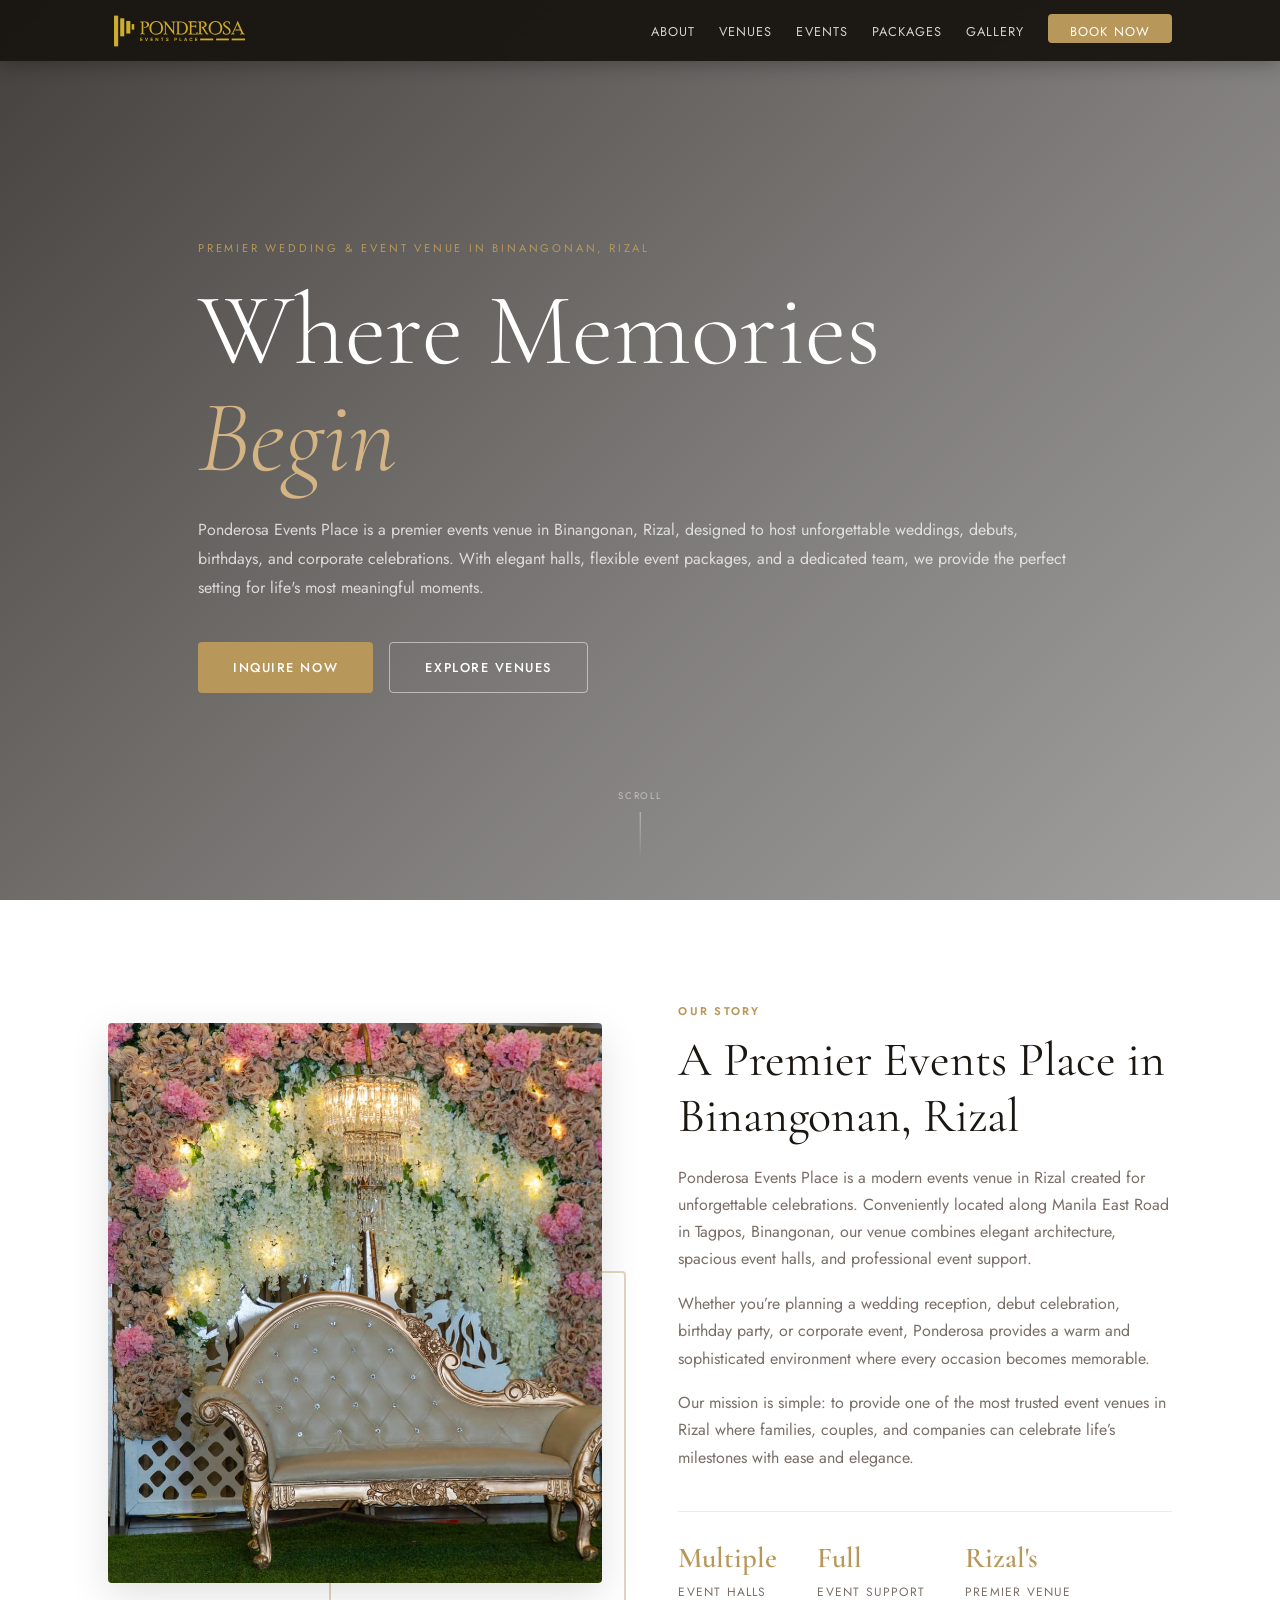
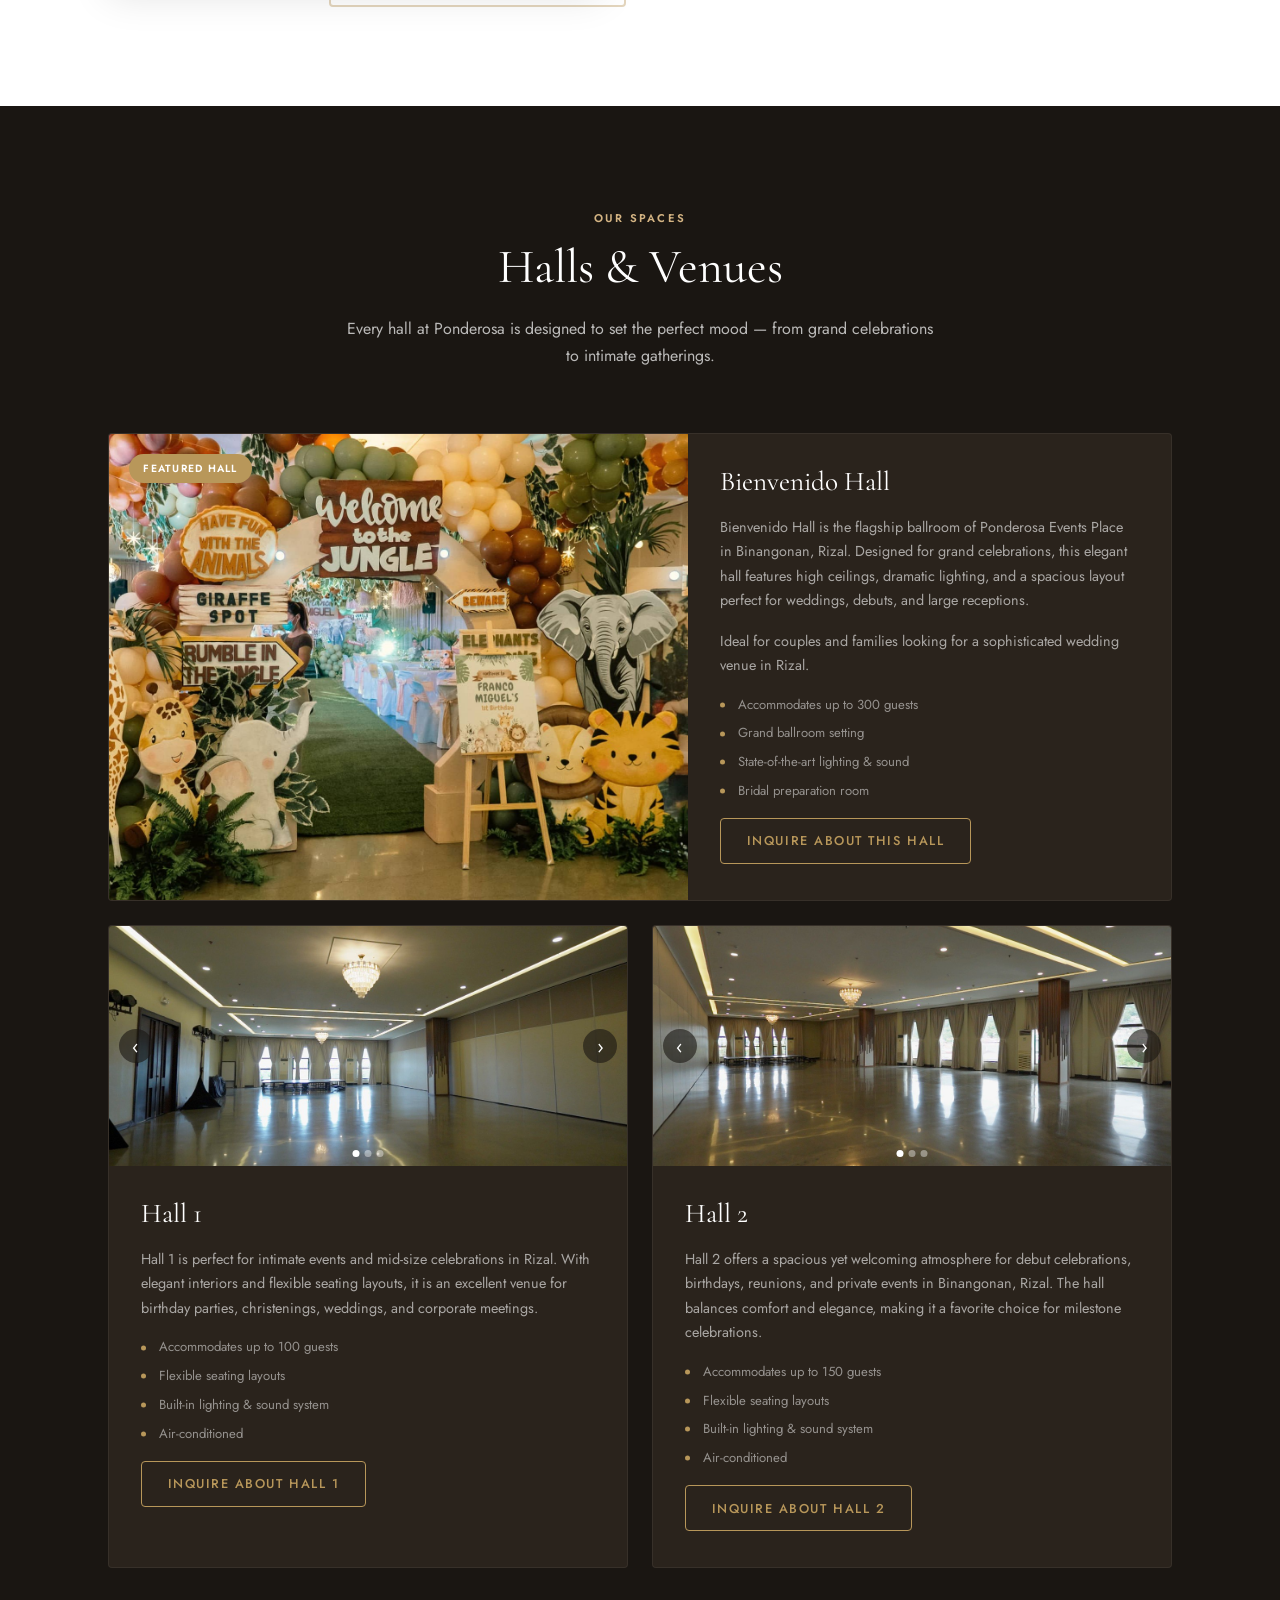
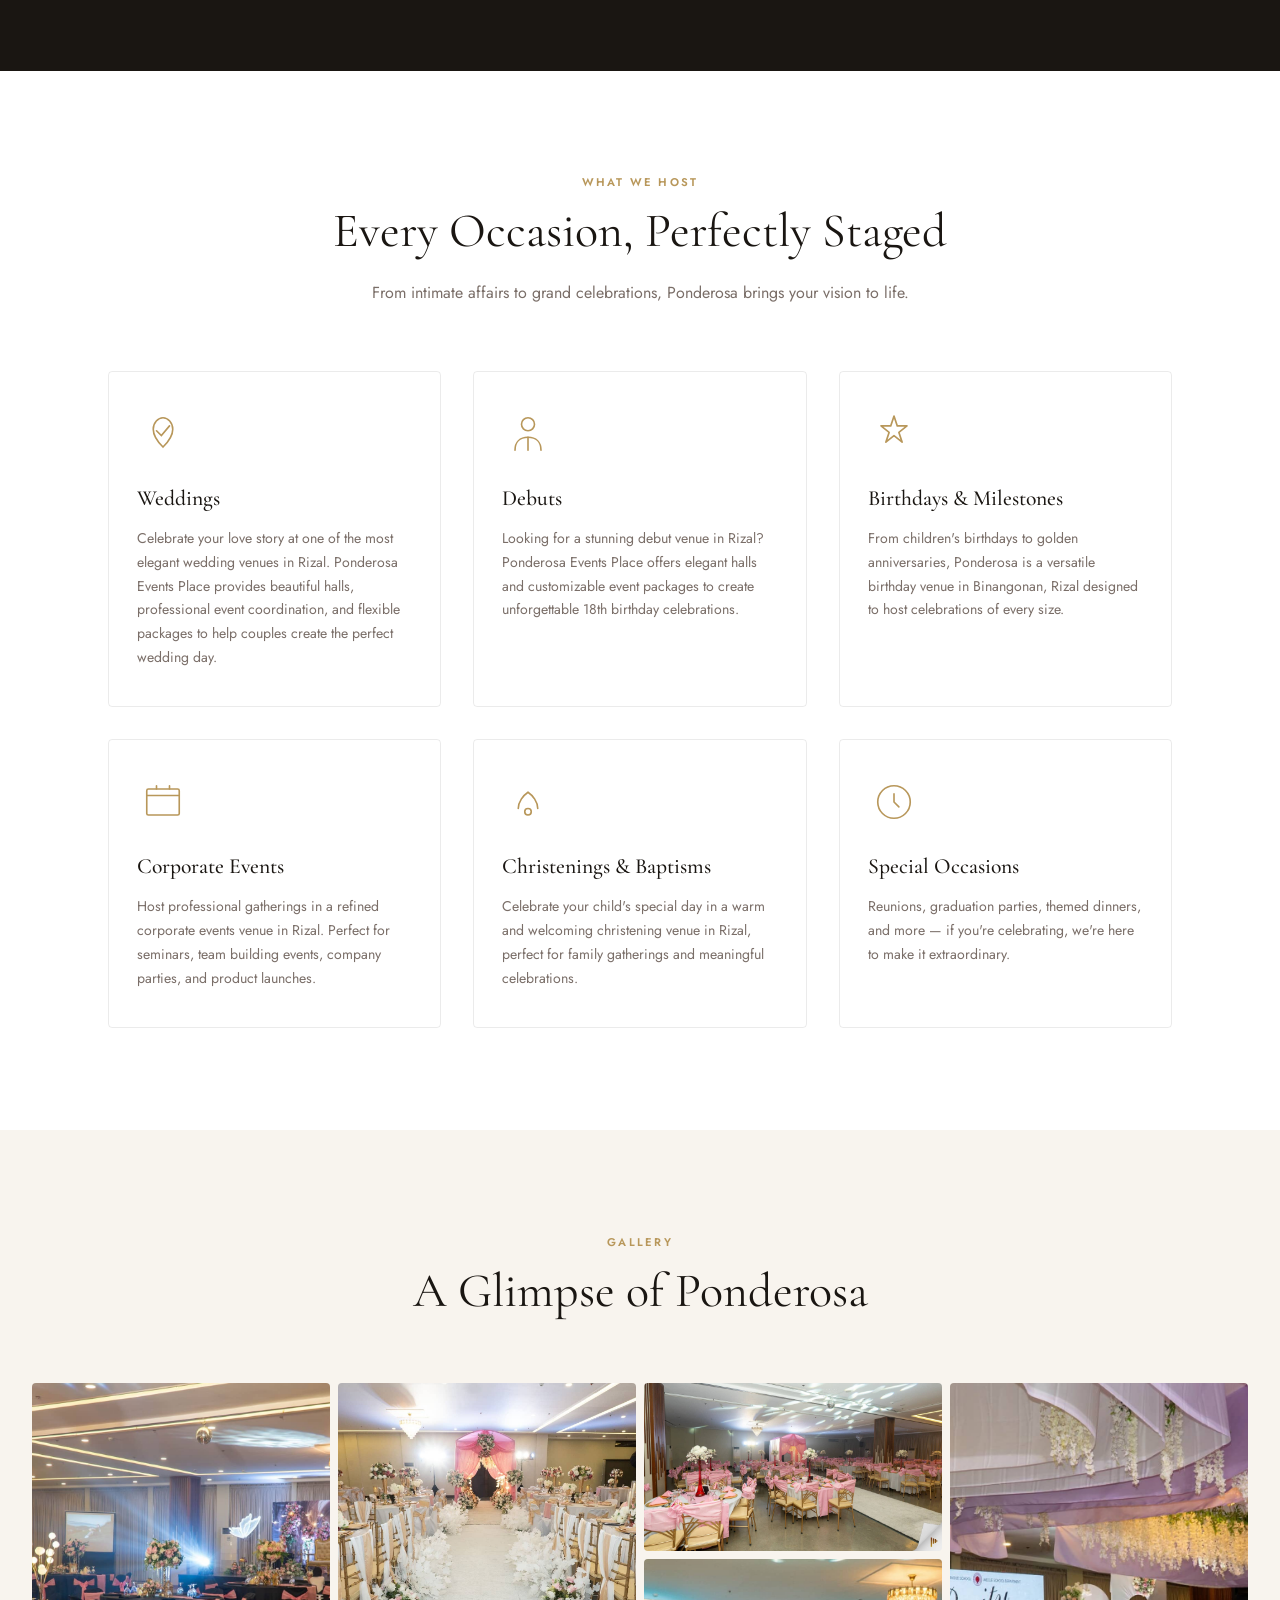
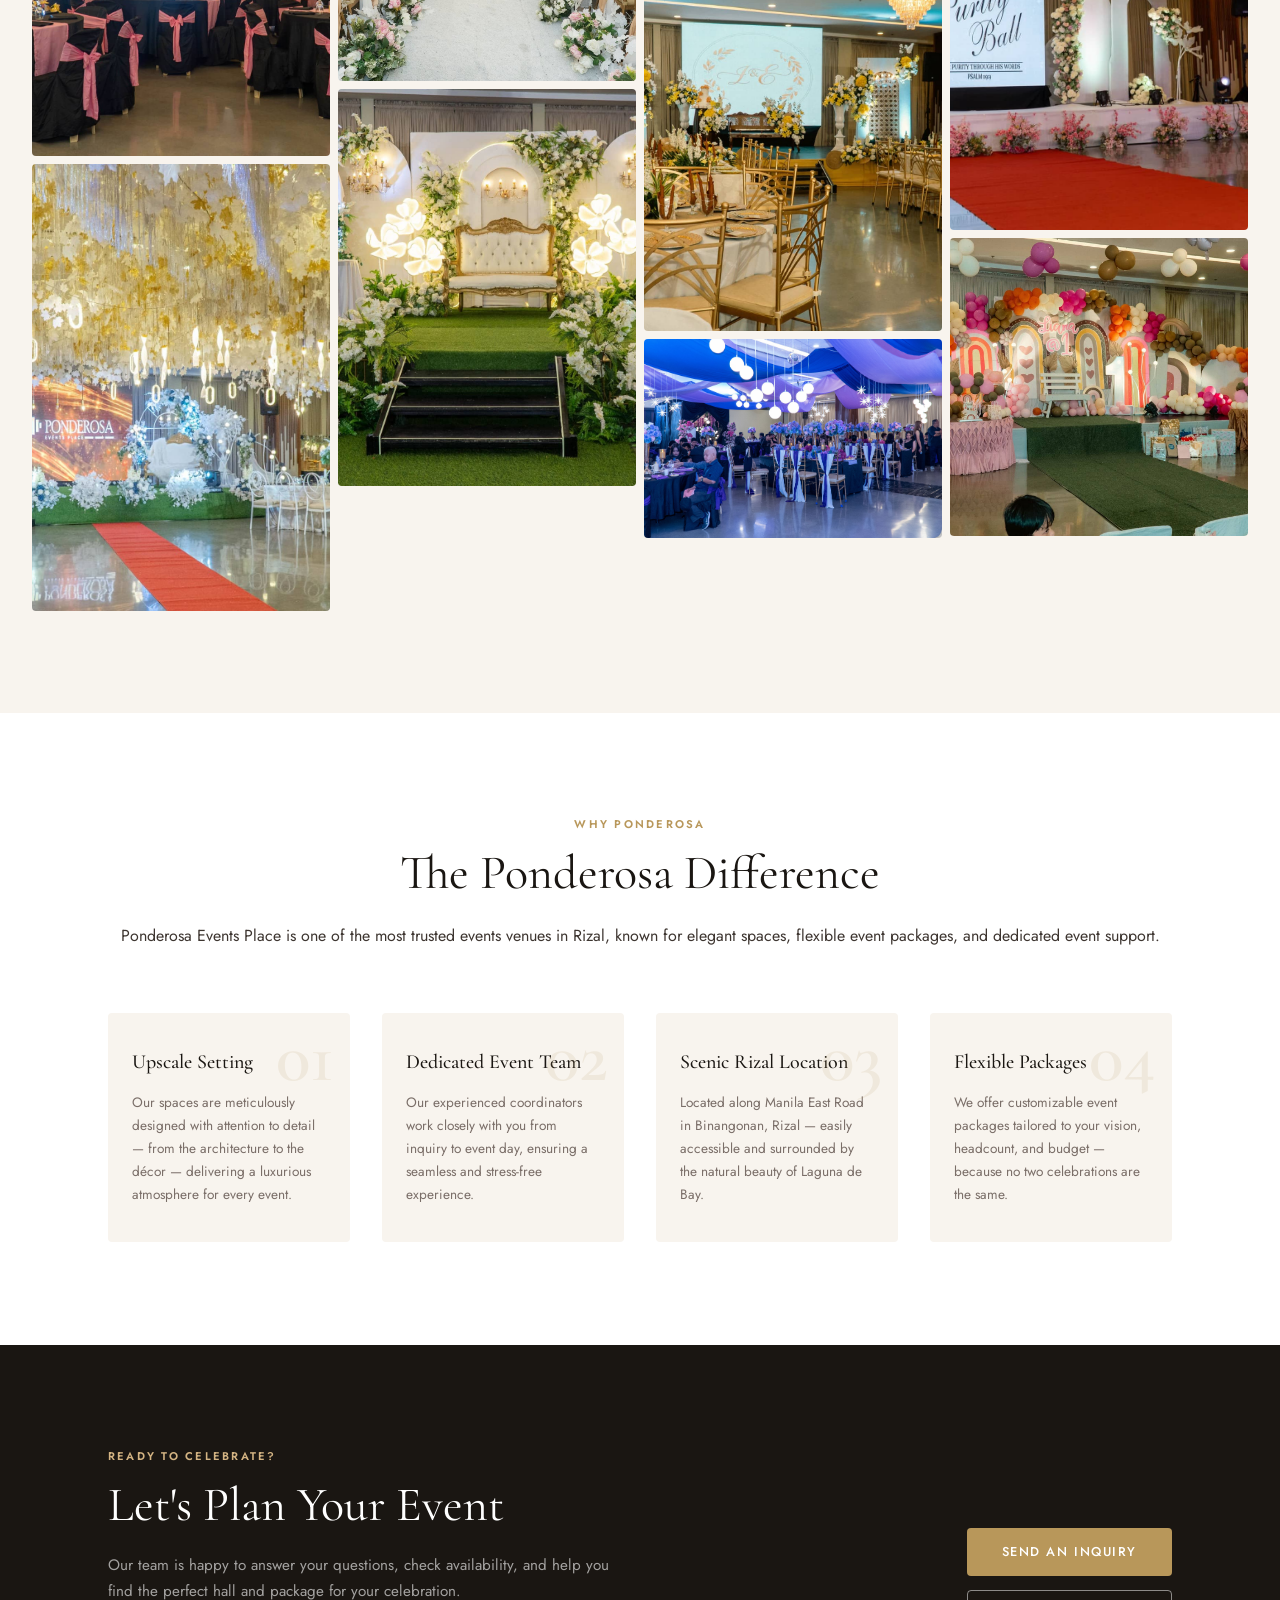
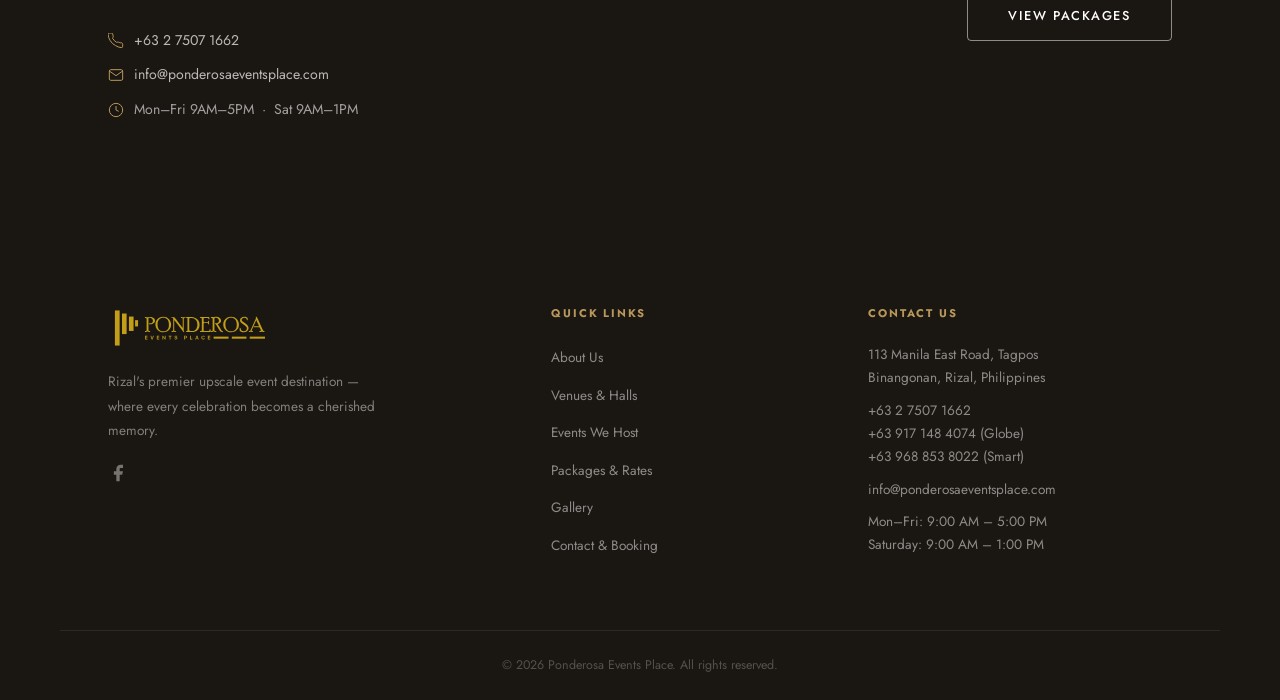
==== index.html @ 8cd87e75 "added OG" ====
<!DOCTYPE html>
<html lang="en">

<head>
    <!-- Google tag (gtag.js) -->
    <script async src="https://www.googletagmanager.com/gtag/js?id=G-17CHD4LREY"></script>
    <script>
    window.dataLayer = window.dataLayer || [];
    function gtag(){dataLayer.push(arguments);}
    gtag('js', new Date());

    gtag('config', 'G-17CHD4LREY');
    </script>
    <meta charset="UTF-8" />
    <meta name="viewport" content="width=device-width, initial-scale=1.0" />
    <title>Ponderosa Events Place – Binangonan, Rizal</title>
    <meta name="description" content="Ponderosa Events Place is an upscale wedding and events venue in Binangonan, Rizal. Perfect for weddings, debuts, birthdays, corporate events, and special celebrations.">
    <meta name="keywords" content="events place Rizal, wedding venue Rizal, debut venue Rizal, event venue Binangonan, birthday venue Rizal, corporate events Rizal, air-conditioned event halls Rizal, event packages Rizal, elegant event venue Rizal, premier events place Binangonan">
    <meta name="author" content="Ponderosa Events Place">
    <meta property="og:title" content="Ponderosa Events Place – Premier Events Venue in Rizal">
    <meta property="og:description" content="Host unforgettable weddings, debuts, birthdays, and corporate events at Ponderosa Events Place in Binangonan, Rizal.">
    <meta property="og:type" content="website">
    <meta property="og:image" content="img/gallery/470576353_1201450798073996_7292165286709728899_n.jpg">
    <meta property="og:url" content="https://ponderosaeventsplace.com/" />

    <link rel="preconnect" href="https://fonts.googleapis.com" />
    <link rel="preconnect" href="https://fonts.gstatic.com" crossorigin />
    <link href="https://fonts.googleapis.com/css2?family=Cormorant+Garamond:ital,wght@0,300;0,400;0,600;1,300;1,400&family=Jost:wght@300;400;500;600&display=swap" rel="stylesheet" />
    <link rel="icon" type="image/x-icon" href="img/logo.ico" />
    <link rel="stylesheet" href="styles.css" />

    <script type="application/ld+json">
  {
    "@context": "https://schema.org",
    "@graph": [
      {
        "@type": "EventVenue",
        "@id": "https://ponderosaeventsplace.com/#venue",
        "name": "Ponderosa Events Place",
        "description": "Binangonan's premier upscale event venue offering elegant halls for weddings, debuts, birthdays, christenings, and corporate events in Rizal Province, Philippines.",
        "url": "https://ponderosaeventsplace.com",
        "logo": "https://ponderosaeventsplace.com/img/logo.svg",
        "image": [
          "https://ponderosaeventsplace.com/img/gallery/ZVE00237-1.jpg",
          "https://ponderosaeventsplace.com/img/gallery/ZVE06002.jpg",
          "https://ponderosaeventsplace.com/img/gallery/ZVE07087.jpg",
          "https://ponderosaeventsplace.com/img/gallery/ZVE08267.jpg"
        ],
        "telephone": "+63275071662",
        "email": "info@ponderosaeventsplace.com",
        "address": {
          "@type": "PostalAddress",
          "streetAddress": "113 Manila East Road, Tagpos",
          "addressLocality": "Binangonan",
          "addressRegion": "Rizal",
          "postalCode": "1940",
          "addressCountry": "PH"
        },
        "geo": {
          "@type": "GeoCoordinates",
          "latitude": 14.5049143,
          "longitude": 121.1688401
        },
        "hasMap": "https://maps.app.goo.gl/ePMBvFX5WW2otxtQ8",
        "openingHoursSpecification": [
          {
            "@type": "OpeningHoursSpecification",
            "dayOfWeek": ["Monday","Tuesday","Wednesday","Thursday","Friday"],
            "opens": "09:00",
            "closes": "17:00"
          },
          {
            "@type": "OpeningHoursSpecification",
            "dayOfWeek": "Saturday",
            "opens": "09:00",
            "closes": "13:00"
          }
        ],
        "sameAs": ["https://www.facebook.com/PonderosaEventsPlace"],
        "priceRange": "₱₱₱",
        "currenciesAccepted": "PHP",
        "paymentAccepted": "Cash, Check",
        "amenityFeature": [
          {"@type": "LocationFeatureSpecification", "name": "Air Conditioning", "value": true},
          {"@type": "LocationFeatureSpecification", "name": "Sound System", "value": true},
          {"@type": "LocationFeatureSpecification", "name": "Lighting System", "value": true},
          {"@type": "LocationFeatureSpecification", "name": "Bridal Preparation Room", "value": true},
          {"@type": "LocationFeatureSpecification", "name": "Multiple Event Halls", "value": true}
        ]
      },
      {
        "@type": "WebSite",
        "@id": "https://ponderosaeventsplace.com/#website",
        "url": "https://ponderosaeventsplace.com",
        "name": "Ponderosa Events Place",
        "description": "Premier upscale event venue in Binangonan, Rizal",
        "publisher": {"@id": "https://ponderosaeventsplace.com/#venue"},
        "inLanguage": "en-PH"
      }
    ]
  }
  </script>
</head>

<body>

    <!-- ============================================================
       NAVIGATION
  ============================================================ -->
    <header id="site-header" class="scrolled">
        <nav class="nav container">
            <a href="#hero" class="nav__logo">
                <img src="img/logo.svg" alt="Ponderosa Events Place" class="nav__logo-img" />
            </a>
            <button class="nav__toggle" id="nav-toggle" aria-label="Toggle menu">
        <span></span><span></span><span></span>
      </button>
            <ul class="nav__links" id="nav-links">
                <li><a href="#about">About</a></li>
                <li><a href="#venues">Venues</a></li>
                <li><a href="#events">Events</a></li>
                <li><a href="packages.html">Packages</a></li>
                <li><a href="#gallery">Gallery</a></li>
                <li><a href="contact.html" class="nav__cta">Book Now</a></li>
            </ul>
        </nav>
    </header>

    <!-- ============================================================
       HERO
  ============================================================ -->
    <section id="hero" class="hero">
        <div class="hero__overlay"></div>
        <div class="hero__content container">
            <p class="hero__eyebrow">Premier Wedding & Event Venue in Binangonan, Rizal</p>
            <h1 class="hero__title">Where Memories<br /><em>Begin</em></h1>
            <p class="hero__subtitle">
                Ponderosa Events Place is a premier events venue in Binangonan, Rizal, designed to host unforgettable weddings, debuts, birthdays, and corporate celebrations. With elegant halls, flexible event packages, and a dedicated team, we provide the perfect setting
                for life's most meaningful moments.
            </p>
            <div class="hero__actions">
                <a href="contact.html" class="btn btn--primary">Inquire Now</a>
                <a href="#venues" class="btn btn--ghost">Explore Venues</a>
            </div>
        </div>
        <div class="hero__scroll-hint">
            <span>Scroll</span>
            <div class="hero__scroll-line"></div>
        </div>
    </section>

    <!-- ============================================================
       ABOUT
  ============================================================ -->
    <section id="about" class="about section">
        <div class="container about__grid">
            <div class="about__media">
                <div class="about__img-frame">
                    <img src="https://images.unsplash.com/photo-1519167758481-83f550bb49b3?w=800&q=80" alt="Elegant event hall at Ponderosa Events Place" loading="lazy" />
                    <div class="about__img-accent"></div>
                </div>
            </div>
            <div class="about__text">
                <span class="section-label">Our Story</span>
                <h2 class="section-title">A Premier Events Place in Binangonan, Rizal</h2>
                <p>
                    Ponderosa Events Place is a modern events venue in Rizal created for unforgettable celebrations. Conveniently located along Manila East Road in Tagpos, Binangonan, our venue combines elegant architecture, spacious event halls, and professional event support.
                </p>
                <p>
                    Whether you’re planning a wedding reception, debut celebration, birthday party, or corporate event, Ponderosa provides a warm and sophisticated environment where every occasion becomes memorable.
                </p>
                <p>
                    Our mission is simple: to provide one of the most trusted event venues in Rizal where families, couples, and companies can celebrate life’s milestones with ease and elegance.
                </p>
                <div class="about__stats">
                    <div class="stat">
                        <strong>Multiple</strong>
                        <span>Event Halls</span>
                    </div>
                    <div class="stat">
                        <strong>Full</strong>
                        <span>Event Support</span>
                    </div>
                    <div class="stat">
                        <strong>Rizal's</strong>
                        <span>Premier Venue</span>
                    </div>
                </div>
            </div>
        </div>
    </section>

    <!-- ============================================================
       VENUES
  ============================================================ -->
    <section id="venues" class="venues section section--dark">
        <div class="container">
            <div class="section-header">
                <span class="section-label section-label--light">Our Spaces</span>
                <h2 class="section-title section-title--light">Halls &amp; Venues</h2>
                <p class="section-desc section-desc--light">
                    Every hall at Ponderosa is designed to set the perfect mood — from grand celebrations to intimate gatherings.
                </p>
            </div>

            <div class="venues__grid">

                <!-- Bienvenido Hall -->
                <article class="venue-card venue-card--featured">
                    <div class="venue-card__img-wrap">
                        <img src="https://images.unsplash.com/photo-1464366400600-7168b8af9bc3?w=800&q=80" alt="Bienvenido Hall – Ponderosa Events Place" loading="lazy" />
                        <span class="venue-card__badge">Featured Hall</span>
                    </div>
                    <div class="venue-card__body">
                        <h3>Bienvenido Hall</h3>
                        <p>
                            Bienvenido Hall is the flagship ballroom of Ponderosa Events Place in Binangonan, Rizal. Designed for grand celebrations, this elegant hall features high ceilings, dramatic lighting, and a spacious layout perfect for weddings, debuts, and large receptions.</p>

                        <p>Ideal for couples and families looking for a sophisticated wedding venue in Rizal.
                        </p>
                        <ul class="venue-card__features">
                            <li>Accommodates up to 300 guests</li>
                            <li>Grand ballroom setting</li>
                            <li>State-of-the-art lighting &amp; sound</li>
                            <li>Bridal preparation room</li>
                        </ul>
                        <a href="contact.html" class="btn btn--outline">Inquire About This Hall</a>
                    </div>
                </article>

                <!-- Hall 1 -->
                <article class="venue-card">
                    <div class="venue-card__img-wrap">
                        <div class="venue-carousel" data-carousel>
                            <div class="venue-carousel__track">
                                <img src="img/hall1-1.jpg" alt="Hall 1 – Ponderosa Events Place" loading="lazy" />
                                <img src="img/hall1-2.jpg" alt="Hall 1 – Ponderosa Events Place" loading="lazy" />
                                <img src="img/hall1-3.jpg" alt="Hall 1 – Ponderosa Events Place" loading="lazy" />
                            </div>
                            <button class="venue-carousel__btn venue-carousel__btn--prev" aria-label="Previous image">&#8249;</button>
                            <button class="venue-carousel__btn venue-carousel__btn--next" aria-label="Next image">&#8250;</button>
                            <div class="venue-carousel__dots">
                                <span class="venue-carousel__dot active"></span>
                                <span class="venue-carousel__dot"></span>
                                <span class="venue-carousel__dot"></span>
                            </div>
                        </div>
                    </div>
                    <div class="venue-card__body">
                        <h3>Hall 1</h3>
                        <p>
                            Hall 1 is perfect for intimate events and mid-size celebrations in Rizal. With elegant interiors and flexible seating layouts, it is an excellent venue for birthday parties, christenings, weddings, and corporate meetings.
                        </p>
                        <ul class="venue-card__features">
                            <li>Accommodates up to 100 guests</li>
                            <li>Flexible seating layouts</li>
                            <li>Built-in lighting &amp; sound system</li>
                            <li>Air-conditioned</li>
                        </ul>
                        <a href="contact.html" class="btn btn--outline">Inquire About Hall 1</a>
                    </div>
                </article>

                <!-- Hall 2 -->
                <article class="venue-card">
                    <div class="venue-card__img-wrap">
                        <div class="venue-carousel" data-carousel>
                            <div class="venue-carousel__track">
                                <img src="img/hall2-1.jpg" alt="Hall 2 – Ponderosa Events Place" loading="lazy" />
                                <img src="img/hall2-2.jpg" alt="Hall 2 – Ponderosa Events Place" loading="lazy" />
                                <img src="img/hall2-3.jpg" alt="Hall 2 – Ponderosa Events Place" loading="lazy" />
                            </div>
                            <button class="venue-carousel__btn venue-carousel__btn--prev" aria-label="Previous image">&#8249;</button>
                            <button class="venue-carousel__btn venue-carousel__btn--next" aria-label="Next image">&#8250;</button>
                            <div class="venue-carousel__dots">
                                <span class="venue-carousel__dot active"></span>
                                <span class="venue-carousel__dot"></span>
                                <span class="venue-carousel__dot"></span>
                            </div>
                        </div>
                    </div>
                    <div class="venue-card__body">
                        <h3>Hall 2</h3>
                        <p>Hall 2 offers a spacious yet welcoming atmosphere for debut celebrations, birthdays, reunions, and private events in Binangonan, Rizal. The hall balances comfort and elegance, making it a favorite choice for milestone celebrations.
                        </p>
                        <ul class="venue-card__features">
                            <li>Accommodates up to 150 guests</li>
                            <li>Flexible seating layouts</li>
                            <li>Built-in lighting &amp; sound system</li>
                            <li>Air-conditioned</li>
                        </ul>
                        <a href="contact.html" class="btn btn--outline">Inquire About Hall 2</a>
                    </div>
                </article>

            </div>
        </div>
    </section>

    <!-- ============================================================
       EVENTS
  ============================================================ -->
    <section id="events" class="events section">
        <div class="container">
            <div class="section-header">
                <span class="section-label">What We Host</span>
                <h2 class="section-title">Every Occasion, Perfectly Staged</h2>
                <p class="section-desc">From intimate affairs to grand celebrations, Ponderosa brings your vision to life.</p>
            </div>

            <div class="events__grid">

                <div class="event-tile">
                    <div class="event-tile__icon">
                        <svg viewBox="0 0 64 64" fill="none" xmlns="http://www.w3.org/2000/svg">
              <path d="M32 12C26 12 20 18 20 26C20 34 26 42 32 48C38 42 44 34 44 26C44 18 38 12 32 12Z"
                stroke="currentColor" stroke-width="2" />
              <path d="M24 28L30 34L40 22" stroke="currentColor" stroke-width="2" stroke-linecap="round" />
            </svg>
                    </div>
                    <h3>Weddings</h3>
                    <p>Celebrate your love story at one of the most elegant wedding venues in Rizal. Ponderosa Events Place provides beautiful halls, professional event coordination, and flexible packages to help couples create the perfect wedding day.</p>
                </div>

                <div class="event-tile">
                    <div class="event-tile__icon">
                        <svg viewBox="0 0 64 64" fill="none" xmlns="http://www.w3.org/2000/svg">
              <circle cx="32" cy="20" r="8" stroke="currentColor" stroke-width="2" />
              <path d="M16 52C16 42 22 36 32 36C42 36 48 42 48 52" stroke="currentColor" stroke-width="2"
                stroke-linecap="round" />
              <path d="M32 36V52" stroke="currentColor" stroke-width="2" stroke-linecap="round" />
            </svg>
                    </div>
                    <h3>Debuts</h3>
                    <p>Looking for a stunning debut venue in Rizal? Ponderosa Events Place offers elegant halls and customizable event packages to create unforgettable 18th birthday celebrations.</p>
                </div>

                <div class="event-tile">
                    <div class="event-tile__icon">
                        <svg viewBox="0 0 64 64" fill="none" xmlns="http://www.w3.org/2000/svg">
              <path d="M32 10L36 22H48L38 30L42 42L32 34L22 42L26 30L16 22H28Z" stroke="currentColor" stroke-width="2"
                stroke-linejoin="round" />
            </svg>
                    </div>
                    <h3>Birthdays &amp; Milestones</h3>
                    <p>From children's birthdays to golden anniversaries, Ponderosa is a versatile birthday venue in Binangonan, Rizal designed to host celebrations of every size.</p>
                </div>

                <div class="event-tile">
                    <div class="event-tile__icon">
                        <svg viewBox="0 0 64 64" fill="none" xmlns="http://www.w3.org/2000/svg">
              <rect x="12" y="16" width="40" height="32" rx="2" stroke="currentColor" stroke-width="2" />
              <path d="M12 24H52" stroke="currentColor" stroke-width="2" />
              <path d="M24 16V12M40 16V12" stroke="currentColor" stroke-width="2" stroke-linecap="round" />
            </svg>
                    </div>
                    <h3>Corporate Events</h3>
                    <p>Host professional gatherings in a refined corporate events venue in Rizal. Perfect for seminars, team building events, company parties, and product launches.</p>
                </div>

                <div class="event-tile">
                    <div class="event-tile__icon">
                        <svg viewBox="0 0 64 64" fill="none" xmlns="http://www.w3.org/2000/svg">
              <path d="M20 40C20 32 26 24 32 20C38 24 44 32 44 40" stroke="currentColor" stroke-width="2"
                stroke-linecap="round" />
              <circle cx="32" cy="44" r="4" stroke="currentColor" stroke-width="2" />
            </svg>
                    </div>
                    <h3>Christenings &amp; Baptisms</h3>
                    <p>Celebrate your child's special day in a warm and welcoming christening venue in Rizal, perfect for family gatherings and meaningful celebrations.
                    </p>
                </div>

                <div class="event-tile">
                    <div class="event-tile__icon">
                        <svg viewBox="0 0 64 64" fill="none" xmlns="http://www.w3.org/2000/svg">
              <circle cx="32" cy="32" r="20" stroke="currentColor" stroke-width="2" />
              <path d="M32 22V32L38 38" stroke="currentColor" stroke-width="2" stroke-linecap="round" />
            </svg>
                    </div>
                    <h3>Special Occasions</h3>
                    <p>Reunions, graduation parties, themed dinners, and more — if you're celebrating, we're here to make it extraordinary.
                    </p>
                </div>

            </div>
        </div>
    </section>

    <!-- ============================================================
       GALLERY
  ============================================================ -->
    <section id="gallery" class="gallery section section--cream">
        <div class="container">
            <div class="section-header">
                <span class="section-label">Gallery</span>
                <h2 class="section-title">A Glimpse of Ponderosa</h2>
            </div>
        </div>
        <div class="gallery__masonry" id="gallery-grid">
            <div class="gallery__mason-item"><img src="img/gallery/ZVE00237-1.jpg" alt="Ponderosa Events Place" /></div>
            <div class="gallery__mason-item"><img src="img/gallery/ZVE00974-3.jpg" alt="Ponderosa Events Place" /></div>
            <div class="gallery__mason-item"><img src="img/gallery/ZVE04847.jpg" alt="Ponderosa Events Place" /></div>
            <div class="gallery__mason-item"><img src="img/gallery/ZVE06002.jpg" alt="Ponderosa Events Place" /></div>
            <div class="gallery__mason-item"><img src="img/gallery/ZVE06595.jpg" alt="Ponderosa Events Place" /></div>
            <div class="gallery__mason-item"><img src="img/gallery/ZVE07087.jpg" alt="Ponderosa Events Place" /></div>
            <div class="gallery__mason-item"><img src="img/gallery/ZVE07220.jpg" alt="Ponderosa Events Place" /></div>
            <div class="gallery__mason-item"><img src="img/gallery/ZVE07289.jpg" alt="Ponderosa Events Place" /></div>
            <div class="gallery__mason-item"><img src="img/gallery/ZVE07541.jpg" alt="Ponderosa Events Place" /></div>
        </div>
    </section>

    <!-- ============================================================
       WHY CHOOSE US
  ============================================================ -->
    <section class="why section">
        <div class="container">
            <div class="section-header">
                <span class="section-label">Why Ponderosa</span>
                <h2 class="section-title">The Ponderosa Difference</h2>
                <p>Ponderosa Events Place is one of the most trusted events venues in Rizal, known for elegant spaces, flexible event packages, and dedicated event support.</p>
            </div>
            <div class="why__grid">
                <div class="why__item">
                    <div class="why__num">01</div>
                    <h3>Upscale Setting</h3>
                    <p>Our spaces are meticulously designed with attention to detail — from the architecture to the décor — delivering a luxurious atmosphere for every event.</p>
                </div>
                <div class="why__item">
                    <div class="why__num">02</div>
                    <h3>Dedicated Event Team</h3>
                    <p>Our experienced coordinators work closely with you from inquiry to event day, ensuring a seamless and stress-free experience.</p>
                </div>
                <div class="why__item">
                    <div class="why__num">03</div>
                    <h3>Scenic Rizal Location</h3>
                    <p>Located along Manila East Road in Binangonan, Rizal — easily accessible and surrounded by the natural beauty of Laguna de Bay.</p>
                </div>
                <div class="why__item">
                    <div class="why__num">04</div>
                    <h3>Flexible Packages</h3>
                    <p>We offer customizable event packages tailored to your vision, headcount, and budget — because no two celebrations are the same.</p>
                </div>
            </div>
        </div>
    </section>

    <!-- ============================================================
       BOOK CTA
  ============================================================ -->
    <section id="contact" class="book-cta section section--dark">
        <div class="container book-cta__inner">
            <div class="book-cta__text">
                <span class="section-label section-label--light">Ready to Celebrate?</span>
                <h2 class="section-title section-title--light">Let's Plan Your Event</h2>
                <p>
                    Our team is happy to answer your questions, check availability, and help you find the perfect hall and package for your celebration.
                </p>
                <ul class="book-cta__details">
                    <li>
                        <svg viewBox="0 0 24 24" fill="none" stroke="currentColor" stroke-width="1.5">
              <path
                d="M22 16.92v3a2 2 0 01-2.18 2 19.79 19.79 0 01-8.63-3.07A19.5 19.5 0 013.07 11 19.79 19.79 0 01.1 2.18 2 2 0 012.07 0h3a2 2 0 012 1.72 12.84 12.84 0 00.7 2.81 2 2 0 01-.45 2.11L6.91 7.91a16 16 0 006.18 6.18l1.27-.41a2 2 0 012.11.45 12.84 12.84 0 002.81.7A2 2 0 0122 16.92z" />
            </svg>
                        <a href="tel:+63275071662">+63 2 7507 1662</a>
                    </li>
                    <li>
                        <svg viewBox="0 0 24 24" fill="none" stroke="currentColor" stroke-width="1.5">
              <path d="M4 4h16c1.1 0 2 .9 2 2v12c0 1.1-.9 2-2 2H4c-1.1 0-2-.9-2-2V6c0-1.1.9-2 2-2z" />
              <polyline points="22,6 12,13 2,6" />
            </svg>
                        <a href="mailto:info@ponderosaeventsplace.com">info@ponderosaeventsplace.com</a>
                    </li>
                    <li>
                        <svg viewBox="0 0 24 24" fill="none" stroke="currentColor" stroke-width="1.5">
              <circle cx="12" cy="12" r="10" />
              <polyline points="12,6 12,12 16,14" />
            </svg>
                        <span>Mon–Fri 9AM–5PM &nbsp;·&nbsp; Sat 9AM–1PM</span>
                    </li>
                </ul>
            </div>
            <div class="book-cta__actions">
                <a href="contact.html" class="btn btn--primary">Send an Inquiry</a>
                <a href="packages.html" class="btn btn--ghost">View Packages</a>
            </div>
        </div>
    </section>

    <!-- ============================================================
       FOOTER
  ============================================================ -->
    <footer class="footer">
        <div class="container footer__grid">
            <div class="footer__brand">
                <a href="#hero" class="nav__logo">
                    <img src="img/logo.svg" alt="Ponderosa Events Place" class="nav__logo-img nav__logo-img--footer" />
                </a>
                <p>Rizal's premier upscale event destination — where every celebration becomes a cherished memory.</p>
                <a href="https://www.facebook.com/PonderosaEventsPlace" target="_blank" rel="noopener" aria-label="Facebook">
                    <svg class="footer__social-icon" viewBox="0 0 24 24" fill="currentColor">
            <path d="M18 2h-3a5 5 0 00-5 5v3H7v4h3v8h4v-8h3l1-4h-4V7a1 1 0 011-1h3z" />
          </svg>
                </a>
            </div>
            <div class="footer__links">
                <h4>Quick Links</h4>
                <ul>
                    <li><a href="#about">About Us</a></li>
                    <li><a href="#venues">Venues &amp; Halls</a></li>
                    <li><a href="#events">Events We Host</a></li>
                    <li><a href="packages.html">Packages &amp; Rates</a></li>
                    <li><a href="#gallery">Gallery</a></li>
                    <li><a href="contact.html">Contact &amp; Booking</a></li>
                </ul>
            </div>
            <div class="footer__contact">
                <h4>Contact Us</h4>
                <p>113 Manila East Road, Tagpos<br />Binangonan, Rizal, Philippines</p>
                <p><a href="tel:+63275071662">+63 2 7507 1662</a><br>
              <a href="tel:+639171484074"> +63 917 148 4074</a> (Globe)<br>
              <a href="tel:+639688538022"> +63 968 853 8022</a> (Smart)</p>
                <p><a href="mailto:info@ponderosaeventsplace.com">info@ponderosaeventsplace.com</a></p>
                <p>Mon–Fri: 9:00 AM – 5:00 PM<br />Saturday: 9:00 AM – 1:00 PM</p>
            </div>
        </div>
        <div class="footer__bottom">
            <p>&copy; <span id="year"></span> Ponderosa Events Place. All rights reserved.</p>
        </div>
    </footer>

    <script src="main.js"></script>
</body>

</html>
---- styles.css ----
/* ================================================================
   PONDEROSA EVENTS PLACE – Main Stylesheet
   ================================================================ */

/* ── Variables ─────────────────────────────────────────────────── */
:root {
  --clr-gold:       #b8975a;
  --clr-gold-light: #d4b483;
  --clr-dark:       #1a1612;
  --clr-dark-2:     #2a231c;
  --clr-cream:      #f8f4ee;
  --clr-white:      #ffffff;
  --clr-text:       #3d3530;
  --clr-muted:      #7a6e68;

  --font-serif: 'Cormorant Garamond', Georgia, serif;
  --font-sans:  'Jost', system-ui, sans-serif;

  --radius: 4px;
  --transition: 0.3s ease;
  --shadow: 0 12px 40px rgba(0,0,0,0.12);
  --shadow-hover: 0 20px 60px rgba(0,0,0,0.2);

  --container: 1160px;
  --section-pad: clamp(5rem, 8vw, 9rem);
}

/* ── Reset ──────────────────────────────────────────────────────── */
*, *::before, *::after { box-sizing: border-box; margin: 0; padding: 0; }

html { scroll-behavior: smooth; font-size: 16px; }

body {
  font-family: var(--font-sans);
  color: var(--clr-text);
  background: var(--clr-white);
  line-height: 1.7;
  -webkit-font-smoothing: antialiased;
}

img { display: block; max-width: 100%; height: auto; object-fit: cover; }
a { color: inherit; text-decoration: none; }
ul { list-style: none; }
button { cursor: pointer; border: none; background: none; font: inherit; }

/* ── Utilities ──────────────────────────────────────────────────── */
.container {
  width: 100%;
  max-width: var(--container);
  margin-inline: auto;
  padding-inline: clamp(1.25rem, 5vw, 3rem);
}

.section { padding-block: var(--section-pad); }
.section--dark  { background: var(--clr-dark); }
.section--cream { background: var(--clr-cream); }

.section-label {
  display: block;
  font-family: var(--font-sans);
  font-size: 0.7rem;
  font-weight: 600;
  letter-spacing: 0.2em;
  text-transform: uppercase;
  color: var(--clr-gold);
  margin-bottom: 0.75rem;
}
.section-label--light { color: var(--clr-gold-light); }

.section-title {
  font-family: var(--font-serif);
  font-size: clamp(2rem, 4vw, 3rem);
  font-weight: 400;
  line-height: 1.15;
  color: var(--clr-dark);
  margin-bottom: 1.25rem;
}
.section-title--light { color: var(--clr-white); }

.section-desc { color: var(--clr-muted); max-width: 600px; }
.section-desc--light { color: rgba(255,255,255,0.7); }

.section-header {
  text-align: center;
  margin-bottom: clamp(3rem, 5vw, 5rem);
}
.section-header .section-desc { margin-inline: auto; }

/* ── Buttons ────────────────────────────────────────────────────── */
.btn {
  display: inline-flex;
  align-items: center;
  gap: 0.5rem;
  padding: 0.85rem 2.2rem;
  font-family: var(--font-sans);
  font-size: 0.8rem;
  font-weight: 500;
  letter-spacing: 0.12em;
  text-transform: uppercase;
  border-radius: var(--radius);
  transition: var(--transition);
  white-space: nowrap;
}
.btn--primary {
  background: var(--clr-gold);
  color: var(--clr-white);
}
.btn--primary:hover {
  background: var(--clr-dark);
  transform: translateY(-2px);
  box-shadow: 0 8px 24px rgba(184,151,90,0.35);
}
.btn--ghost {
  background: transparent;
  color: var(--clr-white);
  border: 1px solid rgba(255,255,255,0.5);
}
.btn--ghost:hover {
  border-color: var(--clr-gold);
  color: var(--clr-gold);
}
.btn--outline {
  background: transparent;
  color: var(--clr-gold);
  border: 1px solid var(--clr-gold);
  padding: 0.7rem 1.6rem;
}
.btn--outline:hover {
  background: var(--clr-gold);
  color: var(--clr-white);
}
.btn--full { width: 100%; justify-content: center; }

/* ================================================================
   HEADER / NAV
   ================================================================ */
#site-header {
  position: fixed;
  top: 0; left: 0; right: 0;
  z-index: 900;
  transition: background var(--transition), box-shadow var(--transition), transform 0.3s ease;
  padding-block: 1rem;
}
#site-header.nav--hidden {
  transform: translateY(-100%);
}
#site-header.scrolled {
  background: rgba(26,22,18,0.96);
  backdrop-filter: blur(12px);
  box-shadow: 0 2px 20px rgba(0,0,0,0.3);
  padding-block: 0.6rem;
}

.nav {
  display: flex;
  align-items: center;
  justify-content: space-between;
  gap: 1.5rem;
}

.nav__logo {
  display: flex;
  align-items: center;
  line-height: 1;
}
.nav__logo-img {
  height: 42px;
  width: auto;
  display: block;
  /* Remove white background against dark nav */
  mix-blend-mode: screen;
  filter: brightness(1.1);
  transition: opacity var(--transition);
}
.nav__logo-img:hover { opacity: 0.85; }
.nav__logo-img--footer {
  height: 48px;
  mix-blend-mode: screen;
  filter: brightness(1.05);
}

.nav__links {
  display: flex;
  align-items: center;
  gap: 1.5rem;
}
.nav__links li a {
  font-size: 0.8rem;
  letter-spacing: 0.08em;
  text-transform: uppercase;
  color: rgba(255,255,255,0.8);
  transition: color var(--transition);
  padding-bottom: 2px;
  border-bottom: 1px solid transparent;
}
.nav__links li a:hover {
  color: var(--clr-gold);
  border-bottom-color: var(--clr-gold);
}
.nav__cta {
  background: var(--clr-gold) !important;
  color: var(--clr-white) !important;
  padding: 0.5rem 1.4rem;
  border-radius: var(--radius);
  border-bottom: none !important;
}
.nav__cta:hover { background: var(--clr-gold-light) !important; }

.nav__toggle {
  display: none;
  flex-direction: column;
  gap: 5px;
  width: 28px;
}
.nav__toggle span {
  display: block;
  height: 1.5px;
  background: var(--clr-white);
  border-radius: 2px;
  transition: transform 0.3s ease, opacity 0.3s ease;
}
.nav-open .nav__toggle span:nth-child(1) { transform: translateY(6.5px) rotate(45deg); }
.nav-open .nav__toggle span:nth-child(2) { opacity: 0; transform: scaleX(0); }
.nav-open .nav__toggle span:nth-child(3) { transform: translateY(-6.5px) rotate(-45deg); }

/* ================================================================
   HERO
   ================================================================ */
.hero {
  position: relative;
  min-height: 100svh;
  display: flex;
  align-items: center;
  background: url('https://images.unsplash.com/photo-1519741497674-611481863552?w=1600&q=85') center/cover no-repeat;
}
.hero__overlay {
  position: absolute;
  inset: 0;
  background: linear-gradient(
    135deg,
    rgba(26,22,18,0.82) 0%,
    rgba(26,22,18,0.55) 60%,
    rgba(26,22,18,0.4) 100%
  );
}
.hero__content {
  position: relative;
  z-index: 1;
  max-width: 980px;
  padding-top: 2rem;
}
.hero__eyebrow {
  font-size: 0.7rem;
  letter-spacing: 0.25em;
  text-transform: uppercase;
  color: var(--clr-gold);
  margin-bottom: 1.2rem;
}
.hero__title {
  font-family: var(--font-serif);
  font-size: clamp(3.2rem, 8vw, 7rem);
  font-weight: 300;
  line-height: 1.05;
  color: var(--clr-white);
  margin-bottom: 1.5rem;
}
.hero__title em {
  font-style: italic;
  color: var(--clr-gold-light);
}
.hero__subtitle {
  font-size: 1rem;
  color: rgba(255,255,255,0.75);
  margin-bottom: 2.5rem;
  line-height: 1.8;
}
.hero__actions { display: flex; gap: 1rem; flex-wrap: wrap; }

.hero__scroll-hint {
  position: absolute;
  bottom: 2.5rem;
  left: 50%;
  transform: translateX(-50%);
  display: flex;
  flex-direction: column;
  align-items: center;
  gap: 0.5rem;
  z-index: 1;
}
.hero__scroll-hint span {
  font-size: 0.6rem;
  letter-spacing: 0.2em;
  text-transform: uppercase;
  color: rgba(255,255,255,0.5);
}
.hero__scroll-line {
  width: 1px;
  height: 48px;
  background: linear-gradient(to bottom, rgba(255,255,255,0.5), transparent);
  animation: scrollPulse 2s ease-in-out infinite;
}
@keyframes scrollPulse {
  0%, 100% { opacity: 0.4; transform: scaleY(0.8); }
  50% { opacity: 1; transform: scaleY(1); }
}

/* ================================================================
   ABOUT
   ================================================================ */
.about__grid {
  display: grid;
  grid-template-columns: 1fr 1fr;
  gap: clamp(3rem, 6vw, 7rem);
  align-items: center;
}
.about__img-frame {
  position: relative;
}
.about__img-frame img {
  width: 100%;
  height: 560px;
  border-radius: var(--radius);
  box-shadow: var(--shadow);
}
.about__img-accent {
  position: absolute;
  bottom: -1.5rem;
  right: -1.5rem;
  width: 60%;
  height: 60%;
  border: 2px solid var(--clr-gold);
  border-radius: var(--radius);
  z-index: -1;
  opacity: 0.4;
}

.about__text p {
  color: var(--clr-muted);
  margin-bottom: 1.1rem;
}

.about__stats {
  display: flex;
  gap: 2.5rem;
  margin-top: 2.5rem;
  padding-top: 2rem;
  border-top: 1px solid rgba(0,0,0,0.08);
}
.stat strong {
  display: block;
  font-family: var(--font-serif);
  font-size: 1.8rem;
  font-weight: 600;
  color: var(--clr-gold);
  line-height: 1;
  margin-bottom: 0.25rem;
}
.stat span {
  font-size: 0.75rem;
  letter-spacing: 0.1em;
  text-transform: uppercase;
  color: var(--clr-muted);
}

/* ================================================================
   VENUES
   ================================================================ */
.venues__grid {
  display: grid;
  grid-template-columns: repeat(2, 1fr);
  gap: 1.5rem;
}
.venue-card {
  background: var(--clr-dark-2);
  border-radius: var(--radius);
  overflow: hidden;
  transition: transform var(--transition), box-shadow var(--transition);
  border: 1px solid rgba(255,255,255,0.06);
}
.venue-card:hover {
  transform: translateY(-6px);
  box-shadow: var(--shadow-hover);
}
.venue-card--featured {
  grid-column: 1 / -1;
  display: grid;
  grid-template-columns: 1.2fr 1fr;
}
.venue-card__img-wrap {
  position: relative;
  overflow: hidden;
}
.venue-card--featured .venue-card__img-wrap { height: auto; }
.venue-card:not(.venue-card--featured) .venue-card__img-wrap { height: 240px; }
.venue-card__img-wrap img {
  width: 100%;
  height: 100%;
  transition: transform 0.6s ease;
}
.venue-card:hover .venue-card__img-wrap img { transform: scale(1.04); }

/* ── Venue carousel ─────────────────────────────────────────────── */
.venue-carousel { position: relative; width: 100%; height: 100%; overflow: hidden; }
.venue-carousel__track {
  display: flex;
  height: 100%;
  transition: transform 0.45s ease;
}
.venue-carousel__track img {
  min-width: 100%;
  height: 100%;
  object-fit: cover;
  flex-shrink: 0;
  transform: none !important; /* prevent hover scale on inner imgs */
}
.venue-carousel__btn {
  position: absolute;
  top: 50%;
  transform: translateY(-50%);
  background: rgba(26,22,18,0.6);
  color: var(--clr-white);
  border: none;
  cursor: pointer;
  width: 34px; height: 34px;
  border-radius: 50%;
  font-size: 1.2rem;
  line-height: 1;
  display: flex;
  align-items: center;
  justify-content: center;
  z-index: 5;
  transition: background 0.2s;
}
.venue-carousel__btn:hover { background: rgba(26,22,18,0.9); }
.venue-carousel__btn--prev { left: 0.6rem; }
.venue-carousel__btn--next { right: 0.6rem; }
.venue-carousel__dots {
  position: absolute;
  bottom: 0.6rem;
  left: 50%;
  transform: translateX(-50%);
  display: flex;
  gap: 5px;
  z-index: 5;
}
.venue-carousel__dot {
  width: 7px; height: 7px;
  border-radius: 50%;
  background: rgba(255,255,255,0.4);
  cursor: pointer;
  transition: background 0.2s;
}
.venue-carousel__dot.active { background: var(--clr-white); }

.venue-card__badge {
  position: absolute;
  top: 1.25rem; left: 1.25rem;
  background: var(--clr-gold);
  color: var(--clr-white);
  font-size: 0.65rem;
  font-weight: 600;
  letter-spacing: 0.12em;
  text-transform: uppercase;
  padding: 0.35rem 0.9rem;
  border-radius: 20px;
}

.venue-card__body {
  padding: 2rem 2rem 2.25rem;
  display: flex;
  flex-direction: column;
  gap: 1rem;
}
.venue-card__body h3 {
  font-family: var(--font-serif);
  font-size: 1.7rem;
  font-weight: 400;
  color: var(--clr-white);
  line-height: 1.2;
}
.venue-card__body p { color: rgba(255,255,255,0.6); font-size: 0.9rem; }

.venue-card__features {
  display: flex;
  flex-direction: column;
  gap: 0.4rem;
}
.venue-card__features li {
  font-size: 0.82rem;
  color: rgba(255,255,255,0.5);
  padding-left: 1.1rem;
  position: relative;
}
.venue-card__features li::before {
  content: '';
  position: absolute;
  left: 0;
  top: 50%;
  transform: translateY(-50%);
  width: 5px;
  height: 5px;
  border-radius: 50%;
  background: var(--clr-gold);
}
.venue-card__body .btn--outline { align-self: flex-start; margin-top: auto; }

/* ================================================================
   EVENTS
   ================================================================ */
.events__grid {
  display: grid;
  grid-template-columns: repeat(3, 1fr);
  gap: 2rem;
}
.event-tile {
  padding: 2.25rem 1.75rem;
  border: 1px solid rgba(0,0,0,0.08);
  border-radius: var(--radius);
  transition: border-color var(--transition), box-shadow var(--transition), transform var(--transition);
}
.event-tile:hover {
  border-color: var(--clr-gold);
  box-shadow: 0 8px 32px rgba(184,151,90,0.12);
  transform: translateY(-4px);
}
.event-tile__icon {
  width: 52px;
  height: 52px;
  color: var(--clr-gold);
  margin-bottom: 1.25rem;
}
.event-tile__icon svg { width: 100%; height: 100%; }
.event-tile h3 {
  font-family: var(--font-serif);
  font-size: 1.35rem;
  font-weight: 500;
  color: var(--clr-dark);
  margin-bottom: 0.65rem;
}
.event-tile p { font-size: 0.88rem; color: var(--clr-muted); }

/* ================================================================
   GALLERY
   ================================================================ */
.gallery__masonry {
  columns: 4;
  column-gap: 0.5rem;
  padding-inline: clamp(1rem, 3vw, 2rem);
}
.gallery__mason-item {
  break-inside: avoid;
  margin-bottom: 0.5rem;
  overflow: hidden;
  border-radius: var(--radius);
  opacity: 0;
  transform: translateY(28px);
  transition: opacity 0.6s ease, transform 0.6s ease;
}
.gallery__mason-item.gallery--visible {
  opacity: 1;
  transform: translateY(0);
}
.gallery__mason-item img {
  width: 100%;
  height: 100%;
  display: block;
  object-fit: cover;
  transition: transform 0.6s ease;
}
.gallery__mason-item:hover img { transform: scale(1.04); }

/* Varied aspect ratios so identical-ratio source images display at different heights */
.gallery__mason-item:nth-child(1) { aspect-ratio: 4/5; }
.gallery__mason-item:nth-child(2) { aspect-ratio: 2/3; }
.gallery__mason-item:nth-child(3) { aspect-ratio: 1/1; }
.gallery__mason-item:nth-child(4) { aspect-ratio: 3/4; }
.gallery__mason-item:nth-child(5) { aspect-ratio: 16/9; }
.gallery__mason-item:nth-child(6) { aspect-ratio: 4/5; }
.gallery__mason-item:nth-child(7) { aspect-ratio: 3/2; }
.gallery__mason-item:nth-child(8) { aspect-ratio: 2/3; }
.gallery__mason-item:nth-child(9) { aspect-ratio: 1/1; }

/* ================================================================
   WHY
   ================================================================ */
.why__grid {
  display: grid;
  grid-template-columns: repeat(4, 1fr);
  gap: 2rem;
}
.why__item {
  padding: 2rem 1.5rem 2.25rem;
  background: var(--clr-cream);
  border-radius: var(--radius);
  position: relative;
  overflow: hidden;
}
.why__num {
  font-family: var(--font-serif);
  font-size: 4.5rem;
  font-weight: 600;
  color: rgba(184,151,90,0.12);
  line-height: 1;
  position: absolute;
  top: 0.5rem; right: 1rem;
  pointer-events: none;
}
.why__item h3 {
  font-family: var(--font-serif);
  font-size: 1.25rem;
  font-weight: 500;
  color: var(--clr-dark);
  margin-bottom: 0.75rem;
}
.why__item p { font-size: 0.85rem; color: var(--clr-muted); }

/* ================================================================
   CONTACT
   ================================================================ */
.contact__grid {
  display: grid;
  grid-template-columns: 1fr 1.2fr;
  gap: clamp(3rem, 6vw, 7rem);
  align-items: start;
}
.contact__intro {
  color: rgba(255,255,255,0.65);
  margin-bottom: 2.25rem;
}
.contact__details {
  display: flex;
  flex-direction: column;
  gap: 1.4rem;
}
.contact__details li {
  display: flex;
  gap: 1rem;
  align-items: flex-start;
}
.contact__icon {
  flex-shrink: 0;
  width: 22px;
  height: 22px;
  color: var(--clr-gold);
  margin-top: 2px;
}
.contact__details strong {
  display: block;
  font-size: 0.7rem;
  letter-spacing: 0.12em;
  text-transform: uppercase;
  color: var(--clr-gold-light);
  margin-bottom: 0.2rem;
}
.contact__details span, .contact__details a {
  font-size: 0.9rem;
  color: rgba(255,255,255,0.7);
  transition: color var(--transition);
}
.contact__details a:hover { color: var(--clr-gold); }

.contact__social {
  margin-top: 2.5rem;
  padding-top: 2rem;
  border-top: 1px solid rgba(255,255,255,0.1);
}
.social-link {
  display: inline-flex;
  align-items: center;
  gap: 0.6rem;
  color: rgba(255,255,255,0.65);
  font-size: 0.82rem;
  transition: color var(--transition);
}
.social-link svg {
  width: 18px; height: 18px;
  color: var(--clr-gold);
}
.social-link:hover { color: var(--clr-gold); }

/* Form */
.contact__form-wrap {
  background: var(--clr-white);
  border-radius: var(--radius);
  padding: 2.75rem 2.5rem;
  box-shadow: var(--shadow);
}
.contact__form h3 {
  font-family: var(--font-serif);
  font-size: 1.5rem;
  font-weight: 400;
  color: var(--clr-dark);
  margin-bottom: 1.75rem;
}
.form-row { display: grid; grid-template-columns: 1fr 1fr; gap: 1rem; }
.form-group {
  display: flex;
  flex-direction: column;
  gap: 0.4rem;
  margin-bottom: 1.1rem;
}
.form-group label {
  font-size: 0.72rem;
  font-weight: 600;
  letter-spacing: 0.08em;
  text-transform: uppercase;
  color: var(--clr-muted);
}
.form-group input,
.form-group select,
.form-group textarea {
  font-family: var(--font-sans);
  font-size: 0.9rem;
  color: var(--clr-text);
  border: 1px solid rgba(0,0,0,0.15);
  border-radius: var(--radius);
  padding: 0.7rem 1rem;
  transition: border-color var(--transition), box-shadow var(--transition);
  background: var(--clr-white);
  width: 100%;
}
.form-group input:focus,
.form-group select:focus,
.form-group textarea:focus {
  outline: none;
  border-color: var(--clr-gold);
  box-shadow: 0 0 0 3px rgba(184,151,90,0.12);
}
.form-group input::placeholder,
.form-group textarea::placeholder { color: #bbb; }
.form-group textarea { resize: vertical; }
.form-group select { appearance: none; background-image: url("data:image/svg+xml,%3Csvg xmlns='http://www.w3.org/2000/svg' width='12' height='12' viewBox='0 0 24 24' fill='none' stroke='%237a6e68' stroke-width='2'%3E%3Cpolyline points='6 9 12 15 18 9'%3E%3C/polyline%3E%3C/svg%3E"); background-repeat: no-repeat; background-position: right 0.9rem center; padding-right: 2.5rem; }

.form__note {
  text-align: center;
  font-size: 0.75rem;
  color: var(--clr-muted);
  margin-top: 0.75rem;
}
.form__success {
  background: rgba(184,151,90,0.12);
  border: 1px solid var(--clr-gold);
  color: var(--clr-gold);
  border-radius: var(--radius);
  padding: 1rem 1.25rem;
  font-size: 0.875rem;
  margin-top: 1rem;
  text-align: center;
}

/* ================================================================
   MAP STRIP
   ================================================================ */
.map-strip { line-height: 0; }
.map-strip iframe { display: block; }

/* ================================================================
   BOOK CTA (homepage)
   ================================================================ */
.book-cta__inner {
  display: grid;
  grid-template-columns: 1fr auto;
  gap: 3rem;
  align-items: center;
}
.book-cta__text p {
  color: rgba(255,255,255,0.6);
  max-width: 520px;
  margin-bottom: 1.5rem;
  font-size: 0.95rem;
}
.book-cta__details {
  display: flex;
  flex-direction: column;
  gap: 0.65rem;
}
.book-cta__details li {
  display: flex;
  align-items: center;
  gap: 0.65rem;
  font-size: 0.88rem;
  color: rgba(255,255,255,0.6);
}
.book-cta__details li svg {
  width: 16px; height: 16px;
  flex-shrink: 0;
  color: var(--clr-gold);
}
.book-cta__details a { color: rgba(255,255,255,0.7); transition: color var(--transition); }
.book-cta__details a:hover { color: var(--clr-gold); }
.book-cta__actions {
  display: flex;
  flex-direction: column;
  gap: 0.85rem;
  min-width: 200px;
}
.book-cta__actions .btn { width: 100%; justify-content: center; }

@media (max-width: 768px) {
  .book-cta__inner { grid-template-columns: 1fr; }
  .book-cta__actions { flex-direction: row; flex-wrap: wrap; }
  .book-cta__actions .btn { width: auto; }
}

/* ================================================================
   FOOTER
   ================================================================ */
.footer {
  background: var(--clr-dark);
  padding-top: 5rem;
}
.footer__grid {
  display: grid;
  grid-template-columns: 1.5fr 1fr 1.2fr;
  gap: 4rem;
  padding-bottom: 4rem;
  border-bottom: 1px solid rgba(255,255,255,0.08);
}
.footer__brand .nav__logo { margin-bottom: 1.1rem; }
.footer__brand p {
  font-size: 0.85rem;
  color: rgba(255,255,255,0.45);
  max-width: 280px;
  line-height: 1.8;
  margin-bottom: 1.25rem;
}
.footer__social-icon {
  width: 20px; height: 20px;
  color: rgba(255,255,255,0.4);
  transition: color var(--transition);
}
.footer__brand a:hover .footer__social-icon { color: var(--clr-gold); }

.footer__links h4,
.footer__contact h4 {
  font-size: 0.7rem;
  letter-spacing: 0.16em;
  text-transform: uppercase;
  color: var(--clr-gold);
  margin-bottom: 1.25rem;
}
.footer__links ul { display: flex; flex-direction: column; gap: 0.65rem; }
.footer__links a {
  font-size: 0.85rem;
  color: rgba(255,255,255,0.5);
  transition: color var(--transition);
}
.footer__links a:hover { color: var(--clr-gold); }
.footer__contact p {
  font-size: 0.85rem;
  color: rgba(255,255,255,0.5);
  margin-bottom: 0.6rem;
}
.footer__contact a { transition: color var(--transition); }
.footer__contact a:hover { color: var(--clr-gold); }

.footer__bottom {
  padding-block: 1.5rem;
  text-align: center;
}
.footer__bottom p {
  font-size: 0.78rem;
  color: rgba(255,255,255,0.25);
}

/* ================================================================
   RESPONSIVE
   ================================================================ */
@media (max-width: 1024px) {
  .venues__grid { grid-template-columns: 1fr 1fr; }
  .venue-card--featured { grid-column: 1 / -1; grid-template-columns: 1fr 1fr; }
  .events__grid { grid-template-columns: repeat(2, 1fr); }
  .why__grid { grid-template-columns: repeat(2, 1fr); }
  .gallery__masonry { columns: 3; }
  .footer__grid { grid-template-columns: 1fr 1fr; gap: 2.5rem; }
  .footer__brand { grid-column: 1 / -1; }
}

@media (max-width: 768px) {
  /* Nav */
  #site-header.scrolled { backdrop-filter: none; }
  #site-header.nav-open {
    height: 100dvh;
    background: rgb(26,22,18);
    overflow-y: auto;
  }
  #site-header.nav-open .nav {
    flex-wrap: wrap;
    align-items: flex-start;
    padding-block: 1rem;
  }
  #site-header.nav-open .nav__logo { flex-shrink: 0; }
  #site-header.nav-open .nav__toggle { margin-left: auto; }
  .nav__toggle { display: flex; }
  .nav__links {
    display: none;
    flex-direction: column;
    align-items: center;
    justify-content: center;
    gap: 2.5rem;
    width: 100%;
    padding-block: 3rem;
  }
  .nav__links.open { display: flex; }
  .nav__links li a { font-size: 1.2rem; }

  /* Hero */
  .hero__title { font-size: clamp(2.8rem, 10vw, 4.5rem); }

  /* About */
  .about__grid { grid-template-columns: 1fr; }
  .about__img-frame img { height: 340px; }
  .about__img-accent { display: none; }
  .about__stats { gap: 1.5rem; }

  /* Venues */
  .venues__grid { grid-template-columns: 1fr; }
  .venue-card--featured { grid-column: auto; grid-template-columns: 1fr; }

  /* Events */
  .events__grid { grid-template-columns: 1fr; gap: 1.25rem; }

  /* Gallery */
  .gallery__masonry { columns: 2; }

  /* Why */
  .why__grid { grid-template-columns: 1fr; }

  /* Contact */
  .contact__grid { grid-template-columns: 1fr; }
  .form-row { grid-template-columns: 1fr; }

  /* Footer */
  .footer__grid { grid-template-columns: 1fr; gap: 2rem; }
}

@media (max-width: 480px) {
  .hero__actions { flex-direction: column; align-items: flex-start; }
  .contact__form-wrap { padding: 1.75rem 1.25rem; }
  .gallery__masonry { columns: 1; }
}

/* ================================================================
   LIGHTBOX
   ================================================================ */
.lightbox {
  position: fixed;
  inset: 0;
  z-index: 2000;
  background: rgba(0, 0, 0, 0.93);
  display: flex;
  align-items: center;
  justify-content: center;
  opacity: 0;
  pointer-events: none;
  transition: opacity 0.3s ease;
}
.lightbox.lightbox--open {
  opacity: 1;
  pointer-events: all;
}
.lightbox__img {
  max-width: min(90vw, 1200px);
  max-height: 88vh;
  object-fit: contain;
  border-radius: var(--radius);
  display: block;
  transition: opacity 0.25s ease;
}
.lightbox__close {
  position: absolute;
  top: 1.25rem;
  right: 1.5rem;
  background: none;
  border: none;
  color: rgba(255, 255, 255, 0.65);
  font-size: 2.2rem;
  line-height: 1;
  cursor: pointer;
  transition: color 0.2s;
  padding: 0.25rem;
}
.lightbox__close:hover { color: var(--clr-white); }
.lightbox__nav {
  position: absolute;
  top: 50%;
  transform: translateY(-50%);
  background: rgba(255, 255, 255, 0.1);
  border: none;
  color: var(--clr-white);
  font-size: 2rem;
  width: 50px;
  height: 50px;
  border-radius: 50%;
  cursor: pointer;
  display: flex;
  align-items: center;
  justify-content: center;
  transition: background 0.2s;
}
.lightbox__nav:hover { background: rgba(255, 255, 255, 0.22); }
.lightbox__nav--prev { left: 1.25rem; }
.lightbox__nav--next { right: 1.25rem; }
.lightbox__counter {
  position: absolute;
  bottom: 1.25rem;
  left: 50%;
  transform: translateX(-50%);
  font-size: 0.72rem;
  letter-spacing: 0.12em;
  color: rgba(255, 255, 255, 0.4);
  white-space: nowrap;
}

/* ── Reveal animation ────────────────────────────────────────── */
.reveal {
  opacity: 0;
  transform: translateY(32px);
  transition: opacity 0.65s ease, transform 0.65s ease;
}
.reveal.visible {
  opacity: 1;
  transform: translateY(0);
}
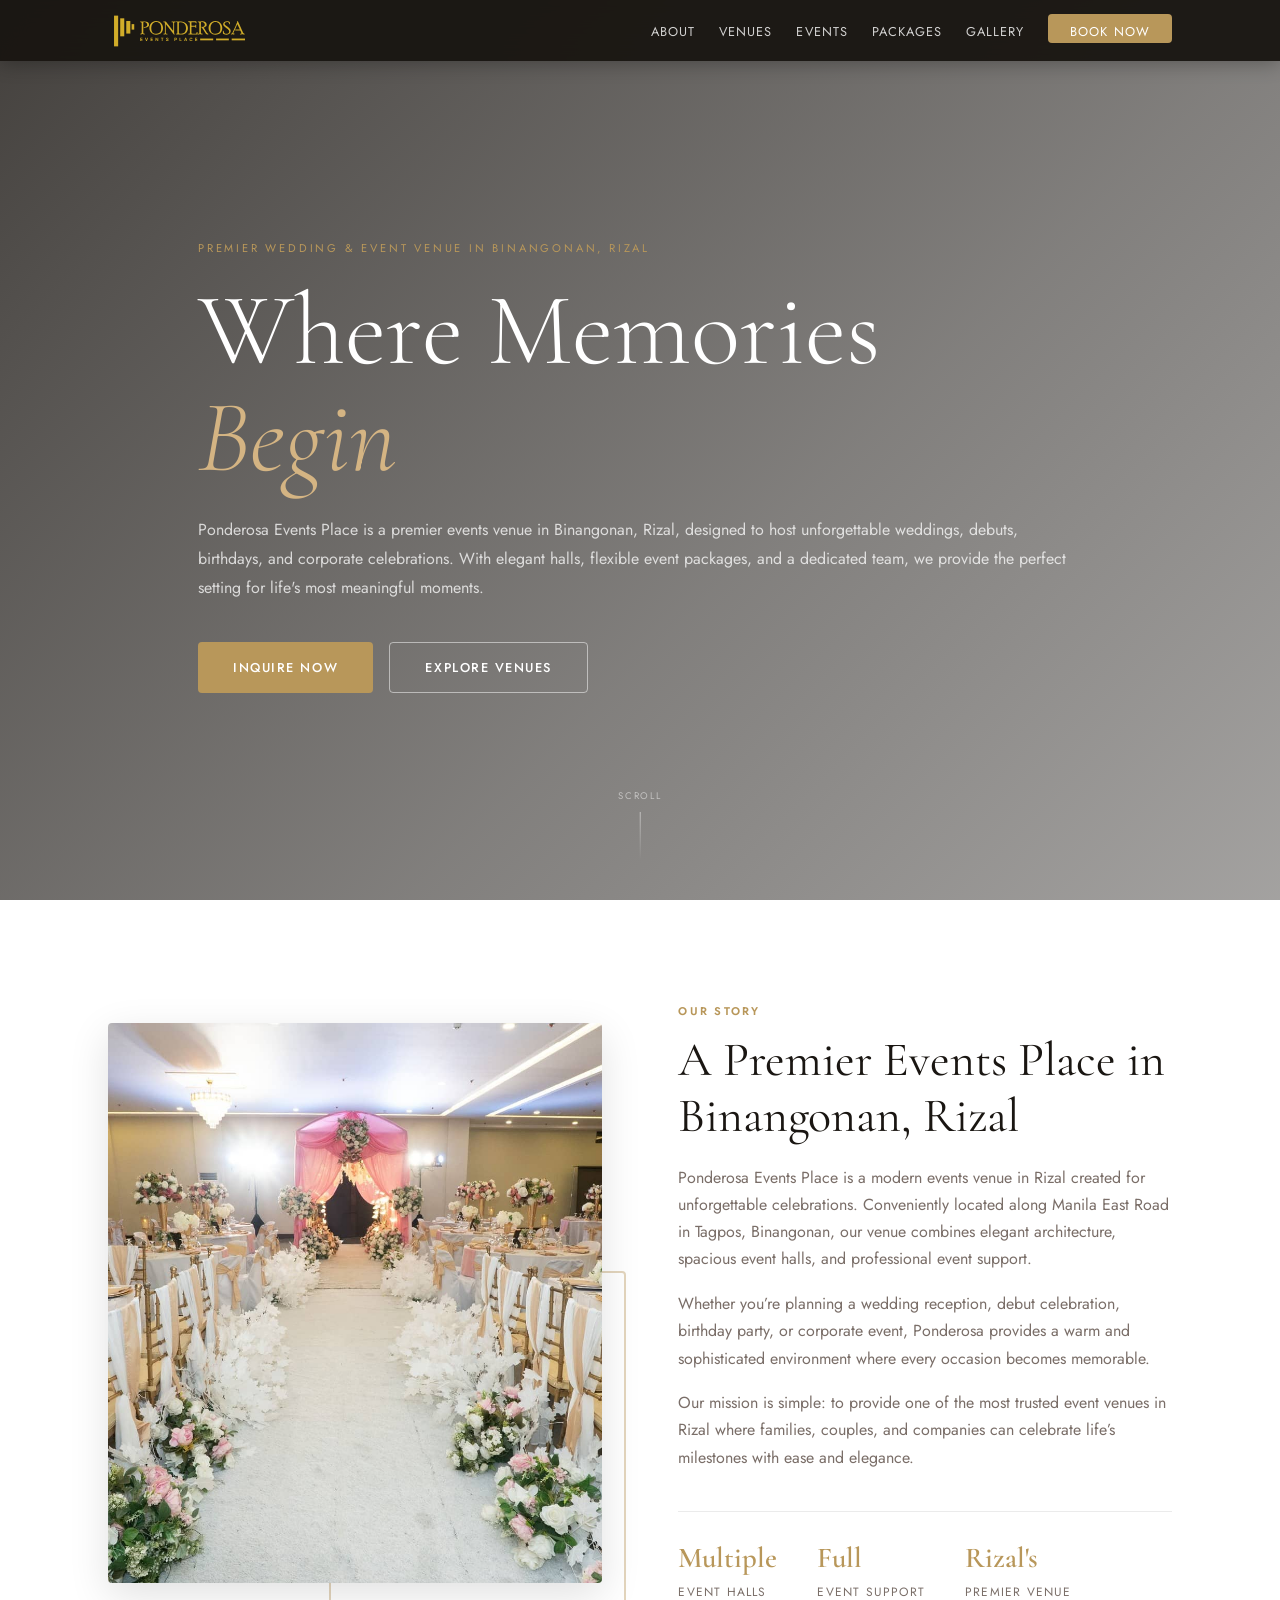
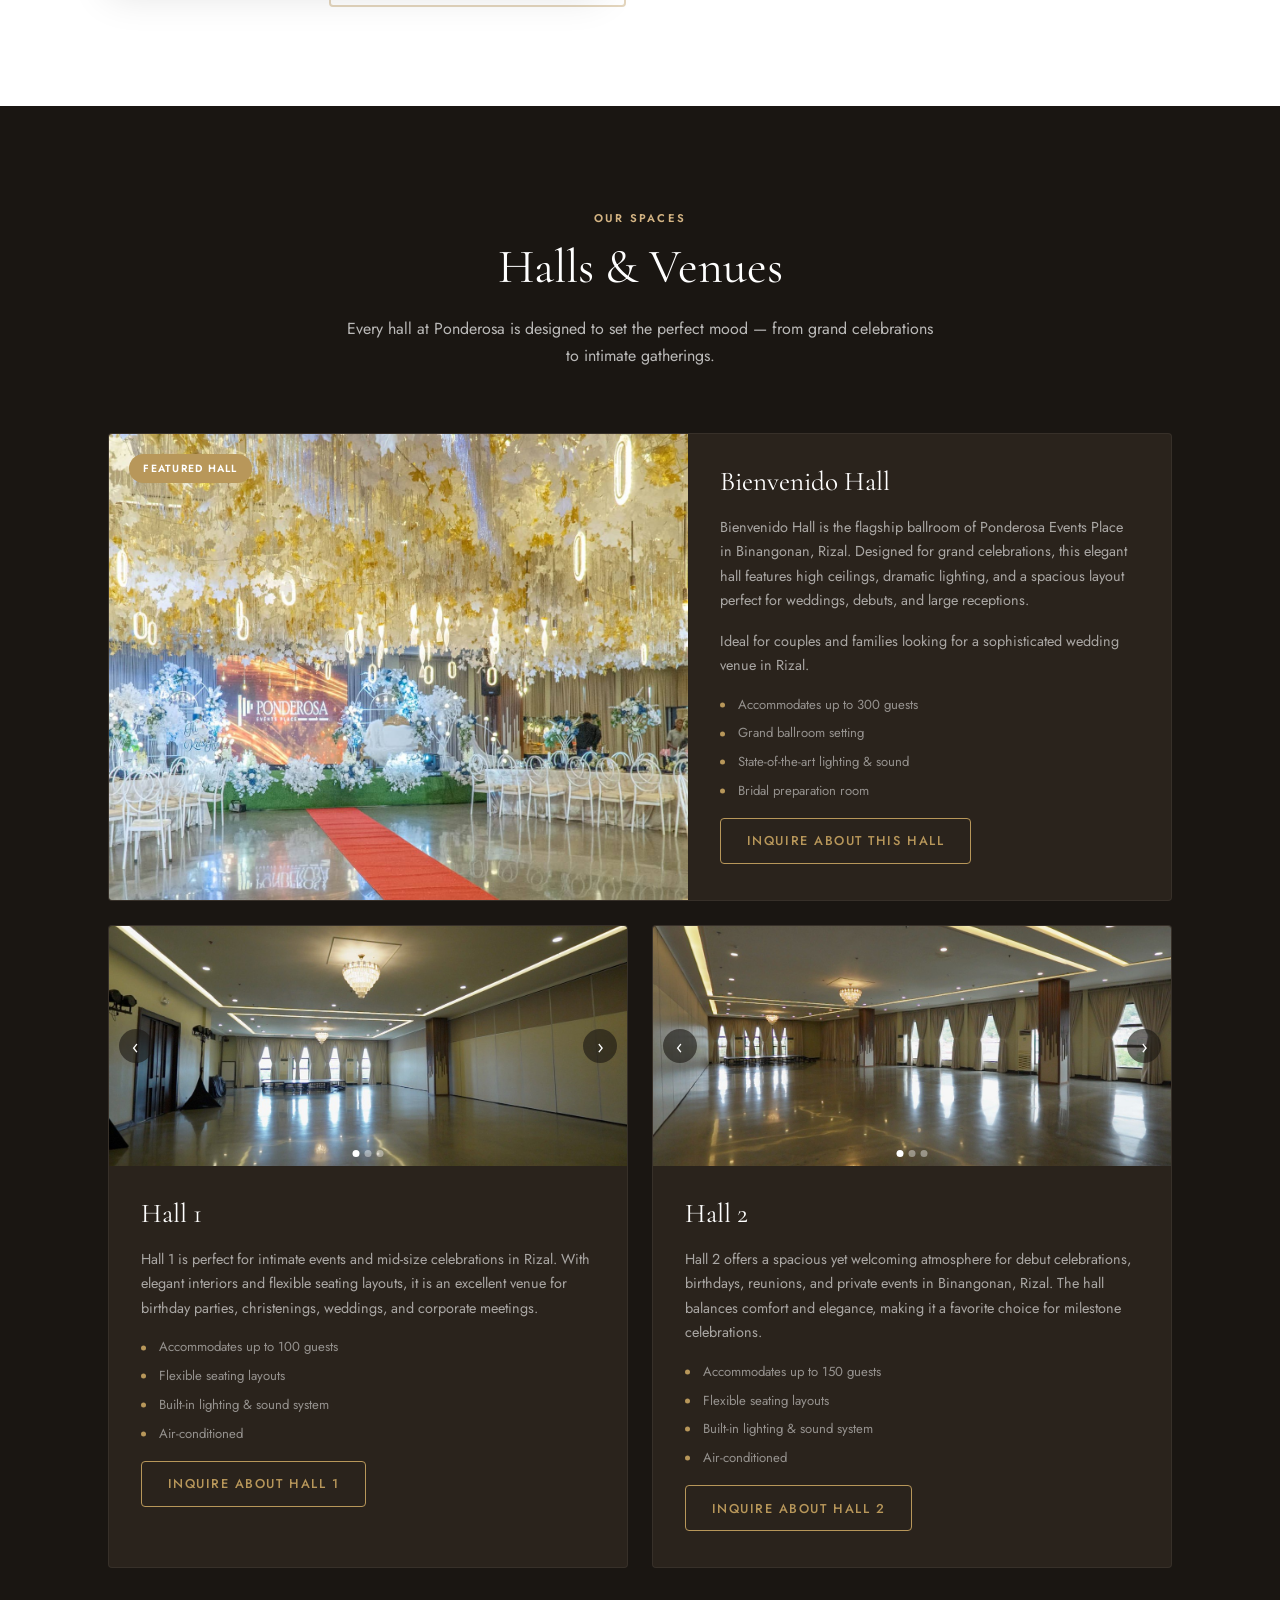
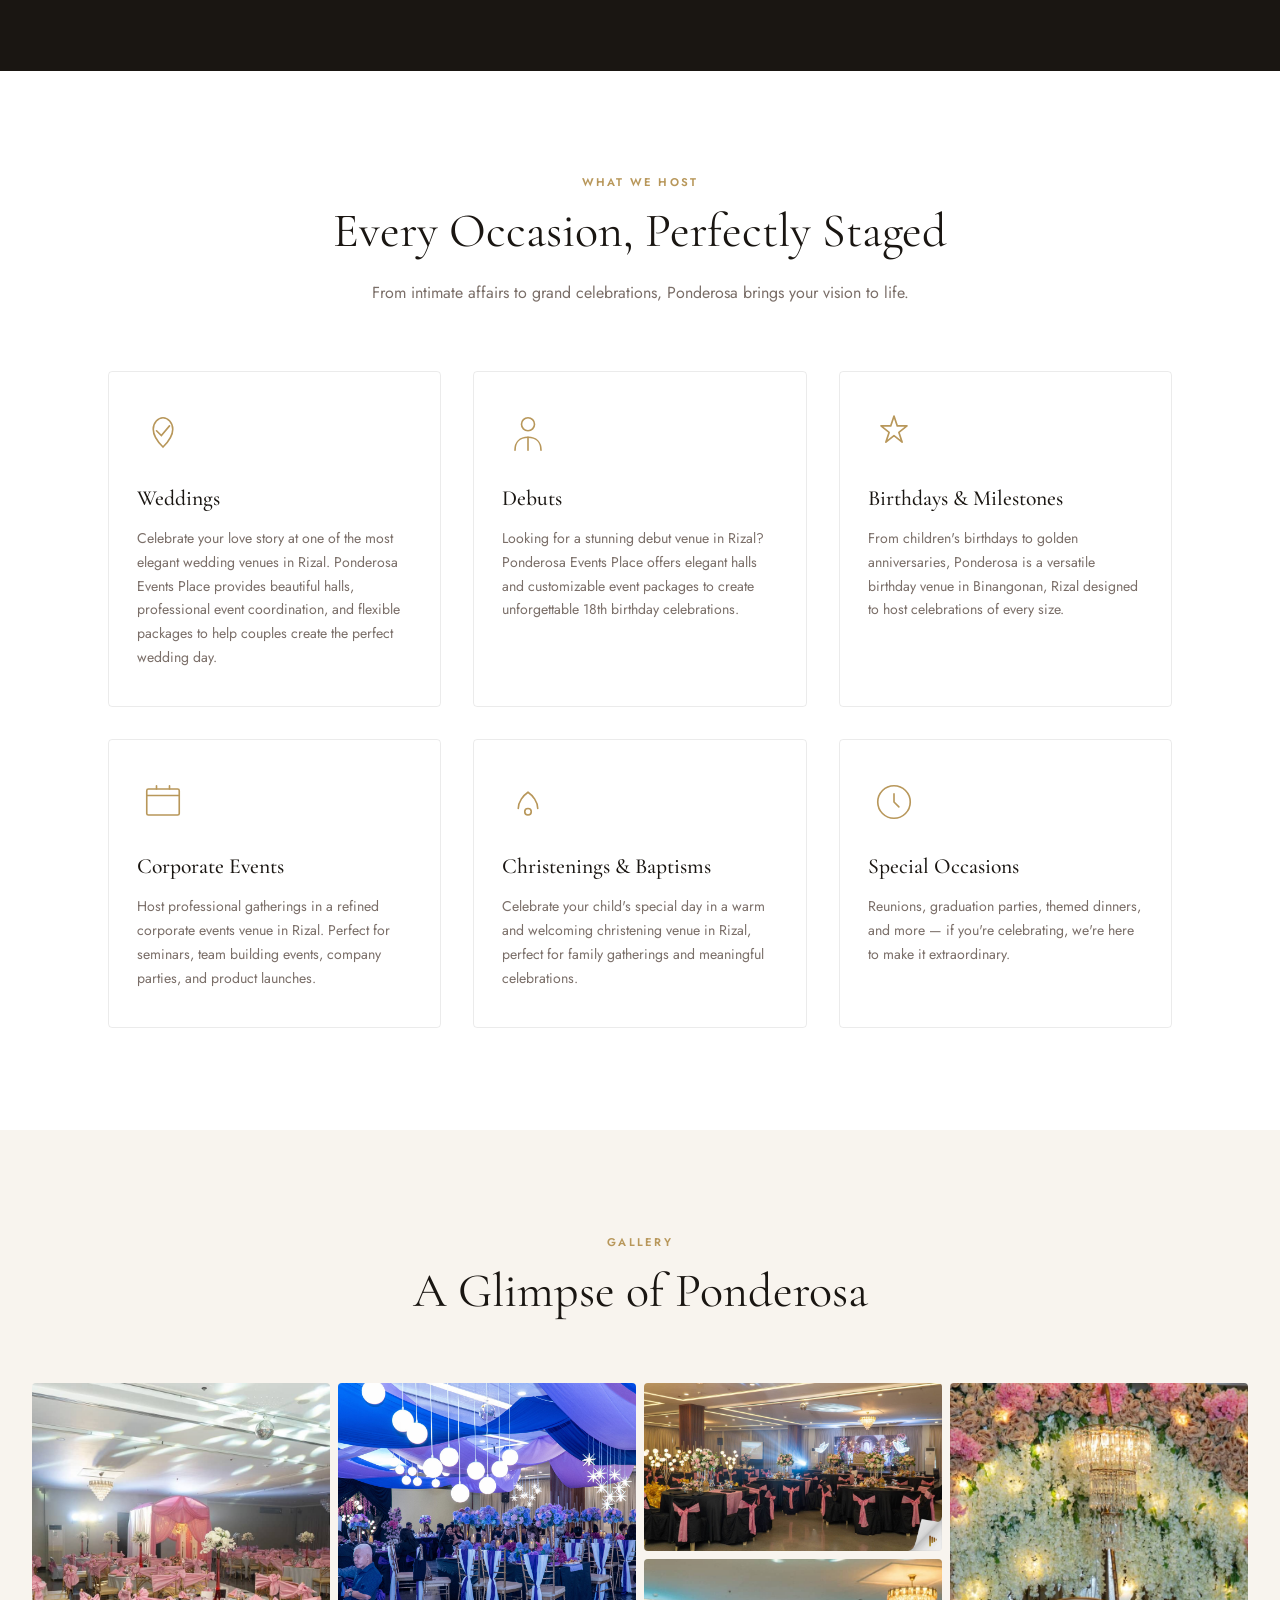
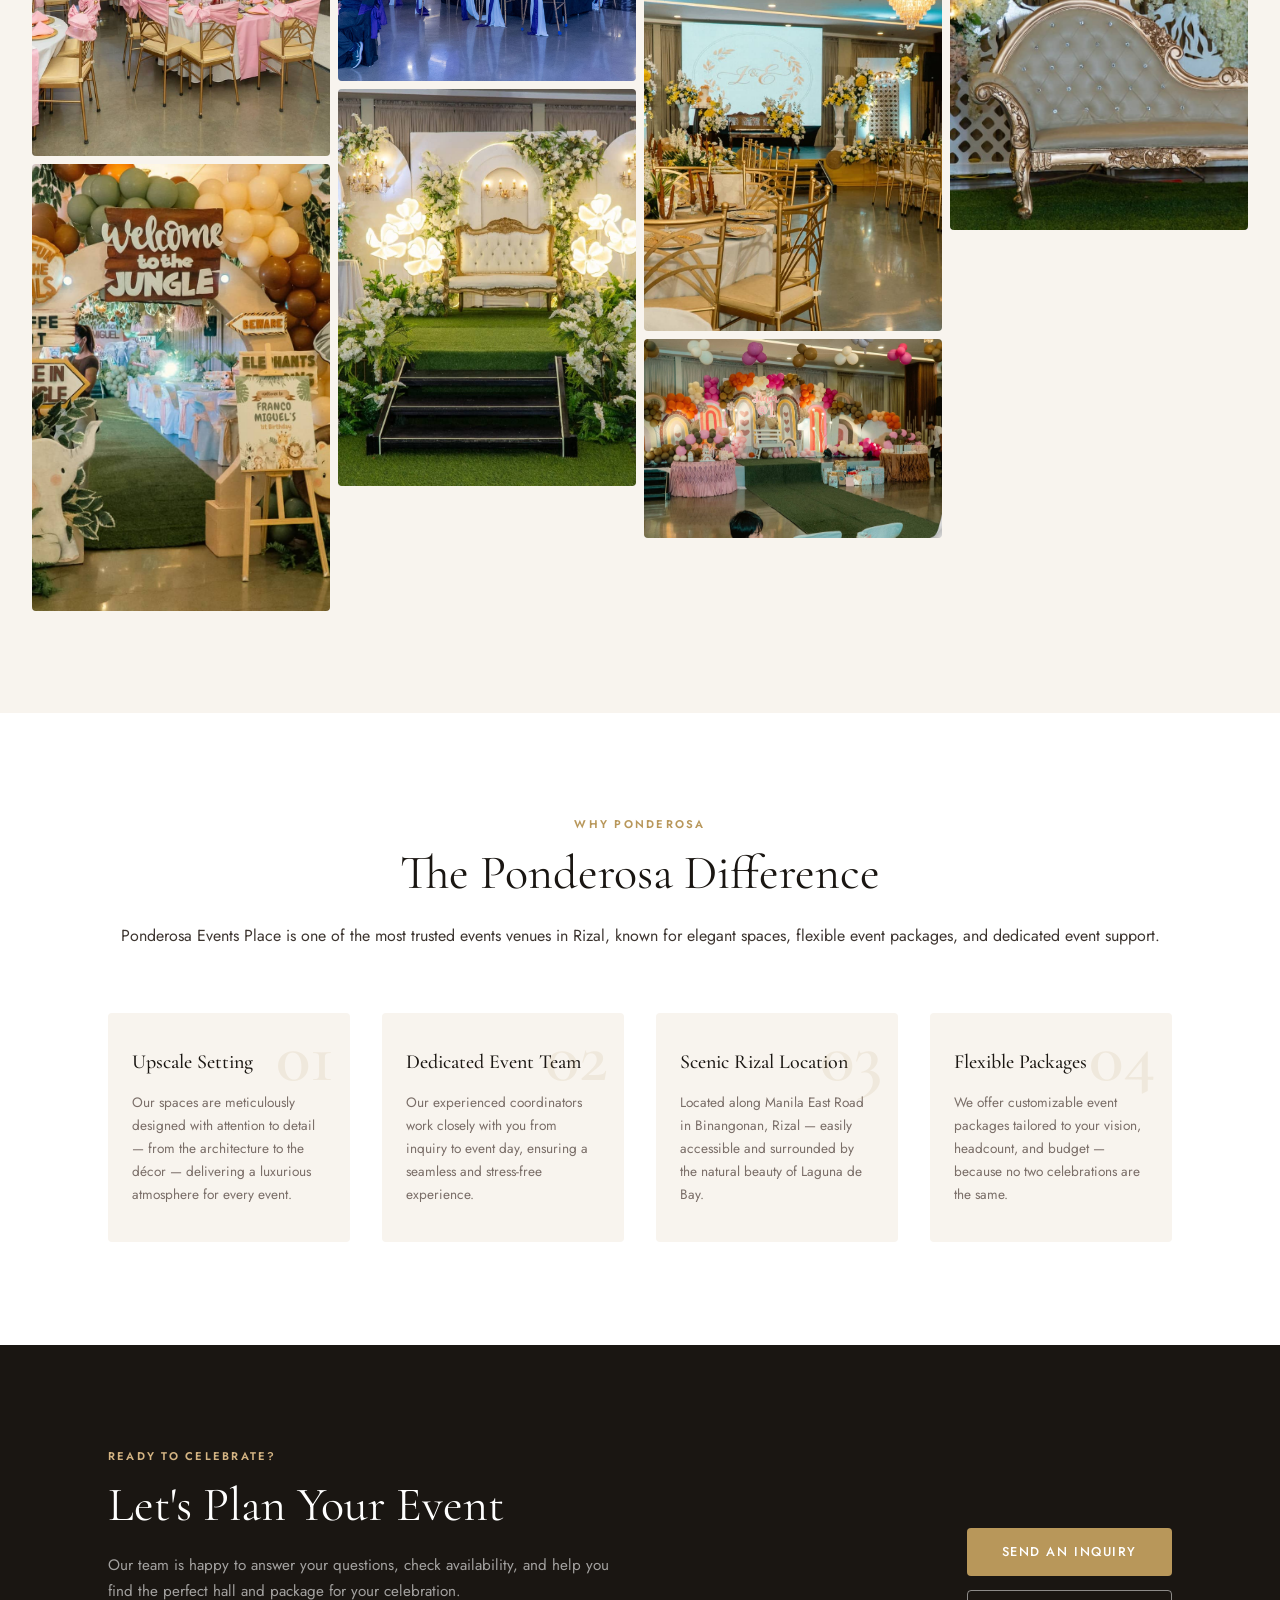
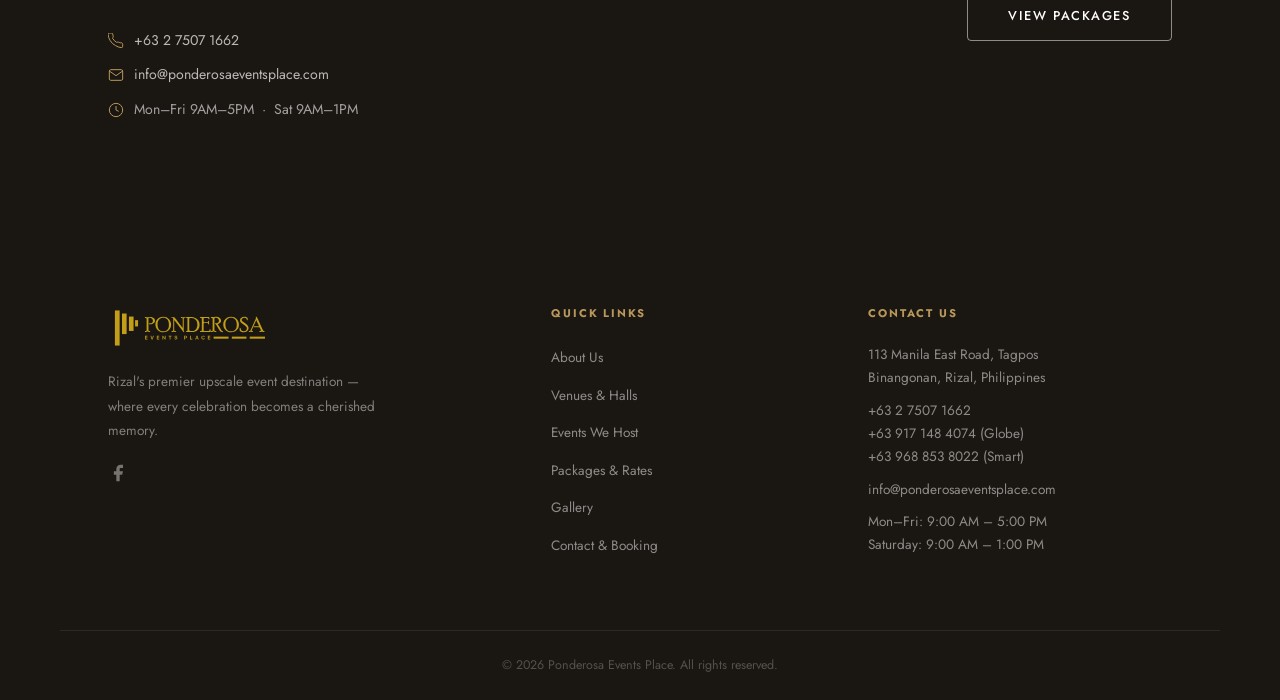
==== commit 2005c0e6: "Optimized for mobile" ====
--- a/index.html
+++ b/index.html
@@ -2,6 +2,9 @@
 <html lang="en">
 
 <head>
+    <meta charset="UTF-8" />
+    <meta name="viewport" content="width=device-width, initial-scale=1.0" />
+    <meta name="theme-color" content="#1a1612" />
     <!-- Google tag (gtag.js) -->
     <script async src="https://www.googletagmanager.com/gtag/js?id=G-17CHD4LREY"></script>
     <script>
@@ -11,8 +14,6 @@
 
     gtag('config', 'G-17CHD4LREY');
     </script>
-    <meta charset="UTF-8" />
-    <meta name="viewport" content="width=device-width, initial-scale=1.0" />
     <title>Ponderosa Events Place – Binangonan, Rizal</title>
     <meta name="description" content="Ponderosa Events Place is an upscale wedding and events venue in Binangonan, Rizal. Perfect for weddings, debuts, birthdays, corporate events, and special celebrations.">
     <meta name="keywords" content="events place Rizal, wedding venue Rizal, debut venue Rizal, event venue Binangonan, birthday venue Rizal, corporate events Rizal, air-conditioned event halls Rizal, event packages Rizal, elegant event venue Rizal, premier events place Binangonan">
@@ -20,13 +21,23 @@
     <meta property="og:title" content="Ponderosa Events Place – Premier Events Venue in Rizal">
     <meta property="og:description" content="Host unforgettable weddings, debuts, birthdays, and corporate events at Ponderosa Events Place in Binangonan, Rizal.">
     <meta property="og:type" content="website">
-    <meta property="og:image" content="img/gallery/470576353_1201450798073996_7292165286709728899_n.jpg">
+    <meta property="og:image" content="https://ponderosaeventsplace.com/img/gallery/470576353_1201450798073996_7292165286709728899_n.jpg">
     <meta property="og:url" content="https://ponderosaeventsplace.com/" />
 
+    <!-- Favicon & touch icons -->
+    <link rel="icon" type="image/x-icon" href="img/logo.ico" />
+    <link rel="apple-touch-icon" href="img/logo.png" />
+
+    <!-- Preconnect to font & image CDNs -->
     <link rel="preconnect" href="https://fonts.googleapis.com" />
     <link rel="preconnect" href="https://fonts.gstatic.com" crossorigin />
+    <link rel="preconnect" href="https://images.unsplash.com" crossorigin />
+
+    <!-- Preload hero background image (LCP) -->
+    <link rel="preload" as="image" href="https://images.unsplash.com/photo-1519741497674-611481863552?w=800&q=75" media="(max-width: 768px)" fetchpriority="high" />
+    <link rel="preload" as="image" href="https://images.unsplash.com/photo-1519741497674-611481863552?w=1600&q=85" media="(min-width: 769px)" fetchpriority="high" />
+
     <link href="https://fonts.googleapis.com/css2?family=Cormorant+Garamond:ital,wght@0,300;0,400;0,600;1,300;1,400&family=Jost:wght@300;400;500;600&display=swap" rel="stylesheet" />
-    <link rel="icon" type="image/x-icon" href="img/logo.ico" />
     <link rel="stylesheet" href="styles.css" />
 
     <script type="application/ld+json">
@@ -110,7 +121,7 @@
     <header id="site-header" class="scrolled">
         <nav class="nav container">
             <a href="#hero" class="nav__logo">
-                <img src="img/logo.svg" alt="Ponderosa Events Place" class="nav__logo-img" />
+                <img src="img/logo.svg" alt="Ponderosa Events Place" class="nav__logo-img" width="144" height="42" decoding="async" />
             </a>
             <button class="nav__toggle" id="nav-toggle" aria-label="Toggle menu">
         <span></span><span></span><span></span>
@@ -156,7 +167,7 @@
         <div class="container about__grid">
             <div class="about__media">
                 <div class="about__img-frame">
-                    <img src="https://images.unsplash.com/photo-1519167758481-83f550bb49b3?w=800&q=80" alt="Elegant event hall at Ponderosa Events Place" loading="lazy" />
+                    <img src="https://images.unsplash.com/photo-1519167758481-83f550bb49b3?w=800&q=80" alt="Elegant event hall at Ponderosa Events Place" loading="lazy" decoding="async" />
                     <div class="about__img-accent"></div>
                 </div>
             </div>
@@ -208,7 +219,7 @@
                 <!-- Bienvenido Hall -->
                 <article class="venue-card venue-card--featured">
                     <div class="venue-card__img-wrap">
-                        <img src="https://images.unsplash.com/photo-1464366400600-7168b8af9bc3?w=800&q=80" alt="Bienvenido Hall – Ponderosa Events Place" loading="lazy" />
+                        <img src="https://images.unsplash.com/photo-1464366400600-7168b8af9bc3?w=800&q=80" alt="Bienvenido Hall – Ponderosa Events Place" loading="lazy" decoding="async" />
                         <span class="venue-card__badge">Featured Hall</span>
                     </div>
                     <div class="venue-card__body">
@@ -233,9 +244,9 @@
                     <div class="venue-card__img-wrap">
                         <div class="venue-carousel" data-carousel>
                             <div class="venue-carousel__track">
-                                <img src="img/hall1-1.jpg" alt="Hall 1 – Ponderosa Events Place" loading="lazy" />
-                                <img src="img/hall1-2.jpg" alt="Hall 1 – Ponderosa Events Place" loading="lazy" />
-                                <img src="img/hall1-3.jpg" alt="Hall 1 – Ponderosa Events Place" loading="lazy" />
+                                <img src="img/hall1-1.jpg" alt="Hall 1 – Ponderosa Events Place" loading="lazy" decoding="async" />
+                                <img src="img/hall1-2.jpg" alt="Hall 1 – Ponderosa Events Place" loading="lazy" decoding="async" />
+                                <img src="img/hall1-3.jpg" alt="Hall 1 – Ponderosa Events Place" loading="lazy" decoding="async" />
                             </div>
                             <button class="venue-carousel__btn venue-carousel__btn--prev" aria-label="Previous image">&#8249;</button>
                             <button class="venue-carousel__btn venue-carousel__btn--next" aria-label="Next image">&#8250;</button>
@@ -266,9 +277,9 @@
                     <div class="venue-card__img-wrap">
                         <div class="venue-carousel" data-carousel>
                             <div class="venue-carousel__track">
-                                <img src="img/hall2-1.jpg" alt="Hall 2 – Ponderosa Events Place" loading="lazy" />
-                                <img src="img/hall2-2.jpg" alt="Hall 2 – Ponderosa Events Place" loading="lazy" />
-                                <img src="img/hall2-3.jpg" alt="Hall 2 – Ponderosa Events Place" loading="lazy" />
+                                <img src="img/hall2-1.jpg" alt="Hall 2 – Ponderosa Events Place" loading="lazy" decoding="async" />
+                                <img src="img/hall2-2.jpg" alt="Hall 2 – Ponderosa Events Place" loading="lazy" decoding="async" />
+                                <img src="img/hall2-3.jpg" alt="Hall 2 – Ponderosa Events Place" loading="lazy" decoding="async" />
                             </div>
                             <button class="venue-carousel__btn venue-carousel__btn--prev" aria-label="Previous image">&#8249;</button>
                             <button class="venue-carousel__btn venue-carousel__btn--next" aria-label="Next image">&#8250;</button>
@@ -398,15 +409,15 @@
             </div>
         </div>
         <div class="gallery__masonry" id="gallery-grid">
-            <div class="gallery__mason-item"><img src="img/gallery/ZVE00237-1.jpg" alt="Ponderosa Events Place" /></div>
-            <div class="gallery__mason-item"><img src="img/gallery/ZVE00974-3.jpg" alt="Ponderosa Events Place" /></div>
-            <div class="gallery__mason-item"><img src="img/gallery/ZVE04847.jpg" alt="Ponderosa Events Place" /></div>
-            <div class="gallery__mason-item"><img src="img/gallery/ZVE06002.jpg" alt="Ponderosa Events Place" /></div>
-            <div class="gallery__mason-item"><img src="img/gallery/ZVE06595.jpg" alt="Ponderosa Events Place" /></div>
-            <div class="gallery__mason-item"><img src="img/gallery/ZVE07087.jpg" alt="Ponderosa Events Place" /></div>
-            <div class="gallery__mason-item"><img src="img/gallery/ZVE07220.jpg" alt="Ponderosa Events Place" /></div>
-            <div class="gallery__mason-item"><img src="img/gallery/ZVE07289.jpg" alt="Ponderosa Events Place" /></div>
-            <div class="gallery__mason-item"><img src="img/gallery/ZVE07541.jpg" alt="Ponderosa Events Place" /></div>
+            <div class="gallery__mason-item"><img src="img/gallery/ZVE00237-1.jpg" alt="Ponderosa Events Place" loading="lazy" decoding="async" /></div>
+            <div class="gallery__mason-item"><img src="img/gallery/ZVE00974-3.jpg" alt="Ponderosa Events Place" loading="lazy" decoding="async" /></div>
+            <div class="gallery__mason-item"><img src="img/gallery/ZVE04847.jpg" alt="Ponderosa Events Place" loading="lazy" decoding="async" /></div>
+            <div class="gallery__mason-item"><img src="img/gallery/ZVE06002.jpg" alt="Ponderosa Events Place" loading="lazy" decoding="async" /></div>
+            <div class="gallery__mason-item"><img src="img/gallery/ZVE06595.jpg" alt="Ponderosa Events Place" loading="lazy" decoding="async" /></div>
+            <div class="gallery__mason-item"><img src="img/gallery/ZVE07087.jpg" alt="Ponderosa Events Place" loading="lazy" decoding="async" /></div>
+            <div class="gallery__mason-item"><img src="img/gallery/ZVE07220.jpg" alt="Ponderosa Events Place" loading="lazy" decoding="async" /></div>
+            <div class="gallery__mason-item"><img src="img/gallery/ZVE07289.jpg" alt="Ponderosa Events Place" loading="lazy" decoding="async" /></div>
+            <div class="gallery__mason-item"><img src="img/gallery/ZVE07541.jpg" alt="Ponderosa Events Place" loading="lazy" decoding="async" /></div>
         </div>
     </section>
 
@@ -494,7 +505,7 @@
         <div class="container footer__grid">
             <div class="footer__brand">
                 <a href="#hero" class="nav__logo">
-                    <img src="img/logo.svg" alt="Ponderosa Events Place" class="nav__logo-img nav__logo-img--footer" />
+                    <img src="img/logo.svg" alt="Ponderosa Events Place" class="nav__logo-img nav__logo-img--footer" width="165" height="48" decoding="async" loading="lazy" decoding="async" />
                 </a>
                 <p>Rizal's premier upscale event destination — where every celebration becomes a cherished memory.</p>
                 <a href="https://www.facebook.com/PonderosaEventsPlace" target="_blank" rel="noopener" aria-label="Facebook">
--- a/styles.css
+++ b/styles.css
@@ -231,7 +231,12 @@
   min-height: 100svh;
   display: flex;
   align-items: center;
-  background: url('https://images.unsplash.com/photo-1519741497674-611481863552?w=1600&q=85') center/cover no-repeat;
+  background: url('https://images.unsplash.com/photo-1519741497674-611481863552?w=800&q=75') center/cover no-repeat;
+}
+@media (min-width: 769px) {
+  .hero {
+    background-image: url('https://images.unsplash.com/photo-1519741497674-611481863552?w=1600&q=85');
+  }
 }
 .hero__overlay {
   position: absolute;
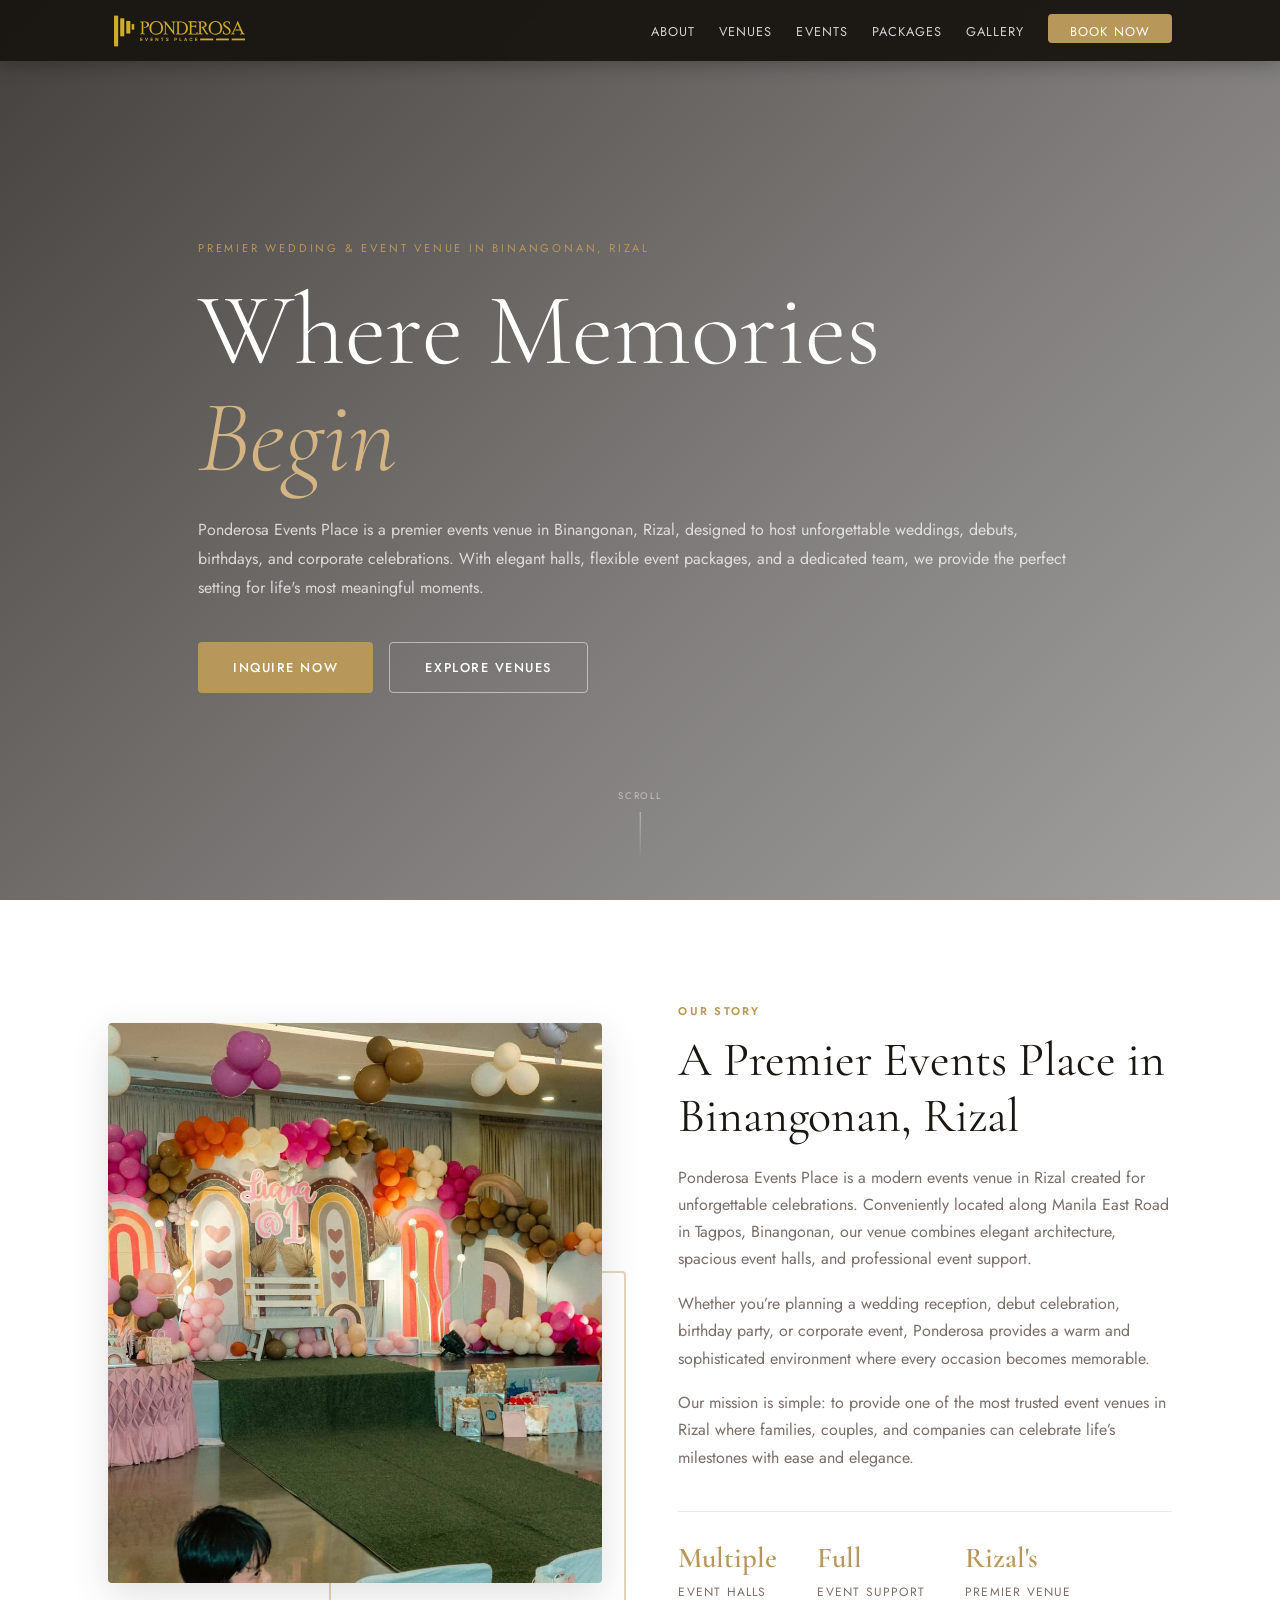
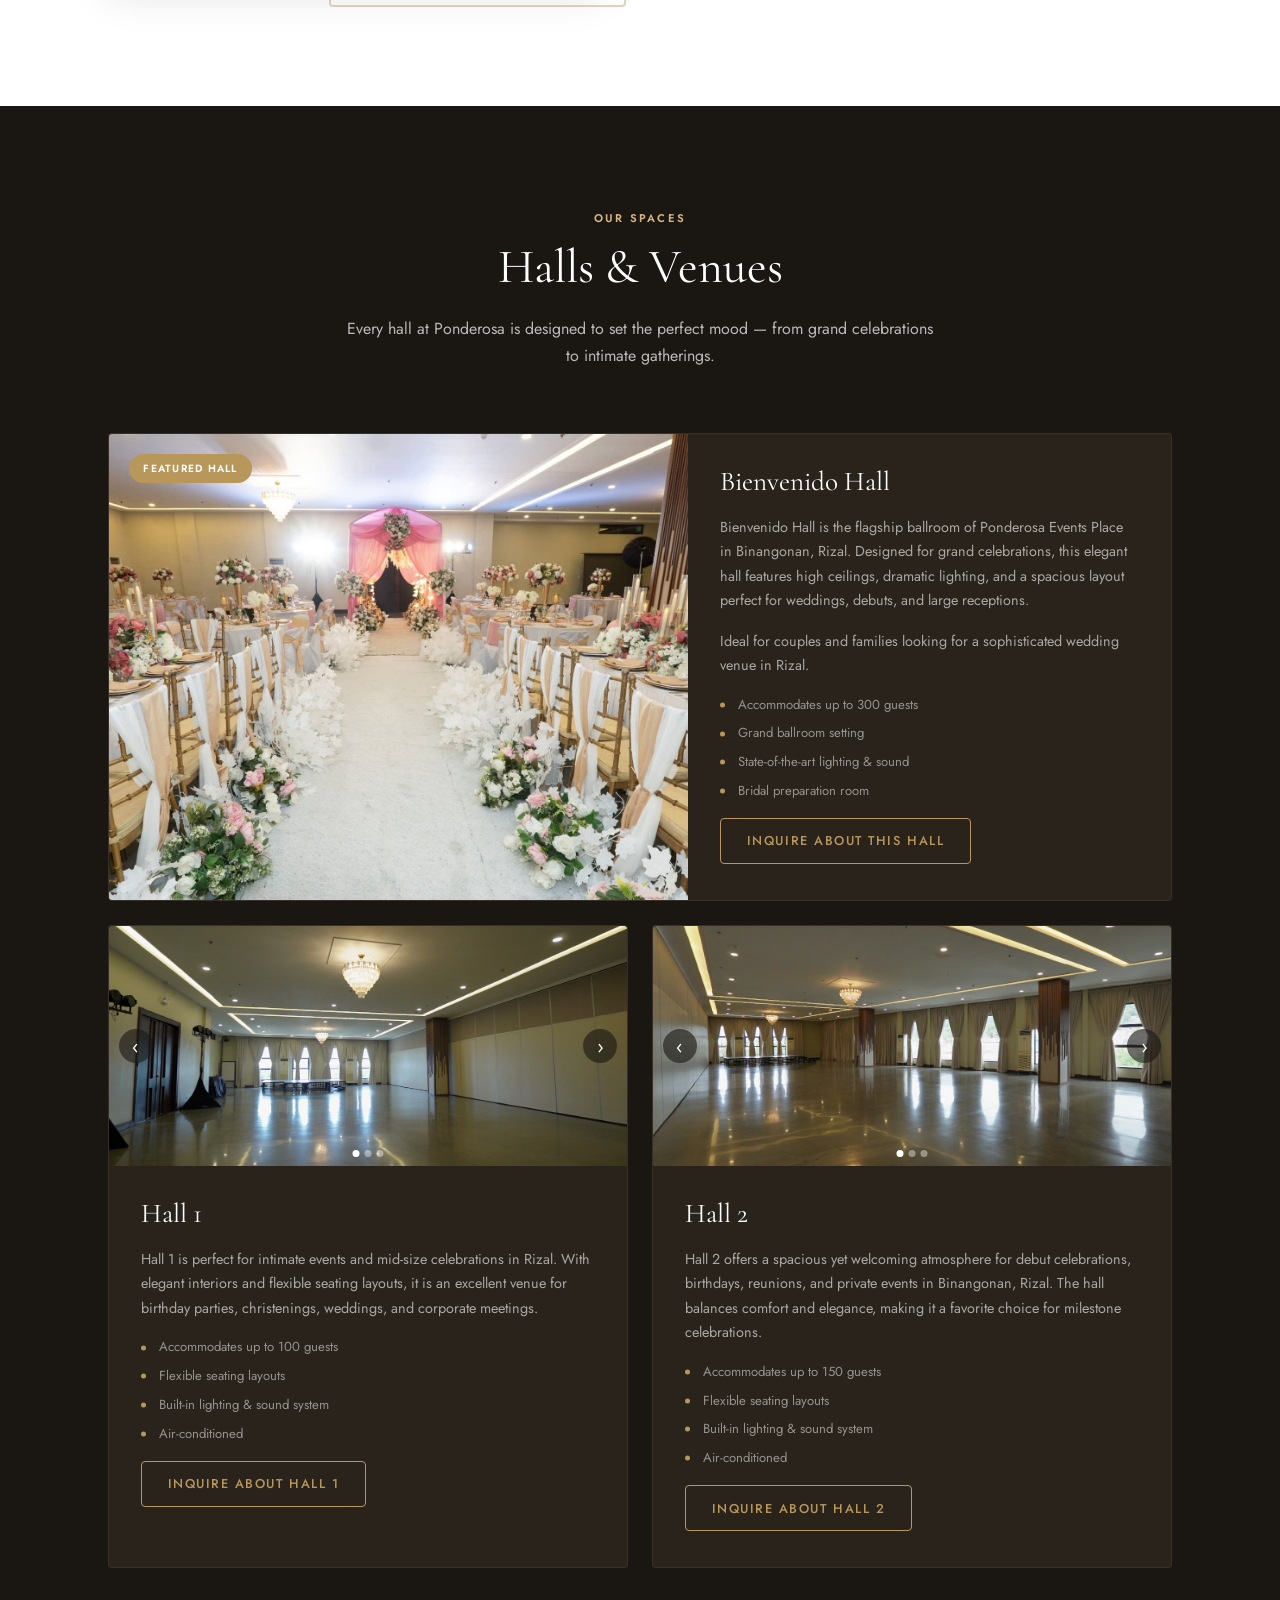
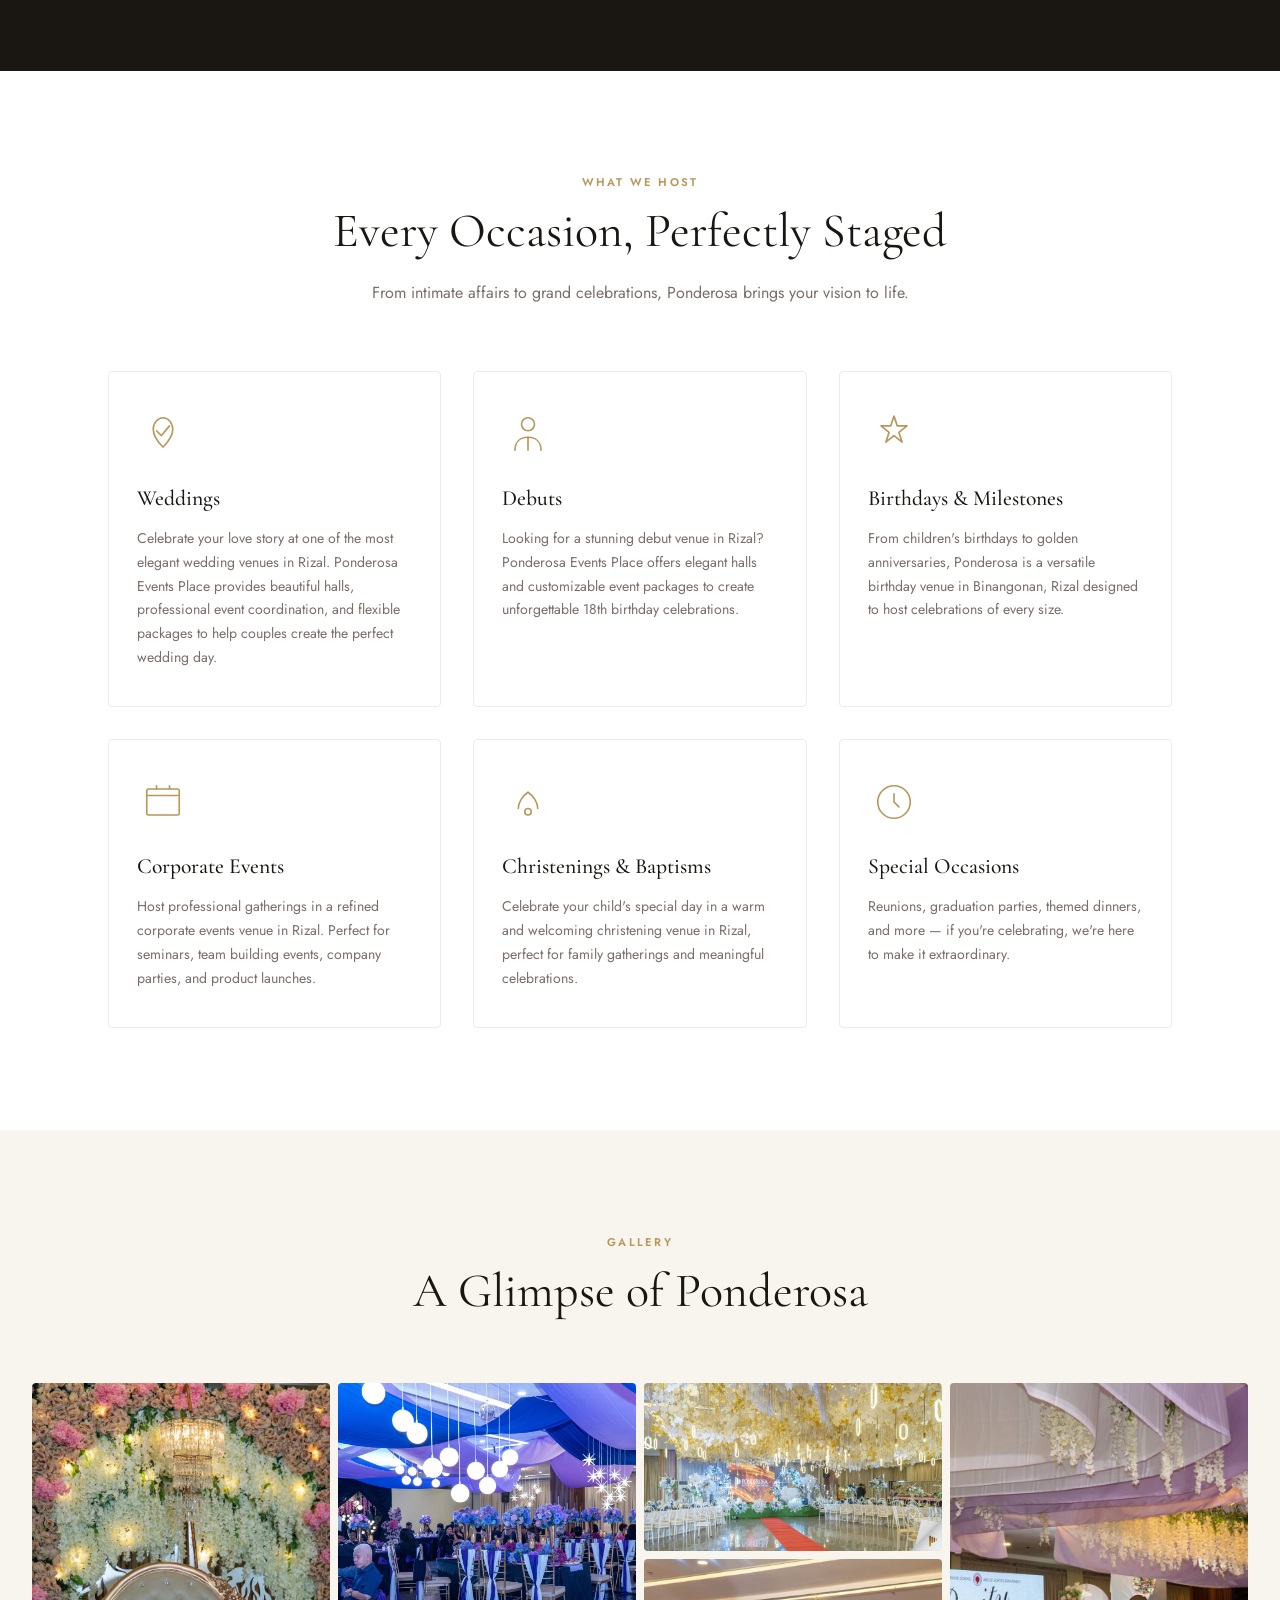
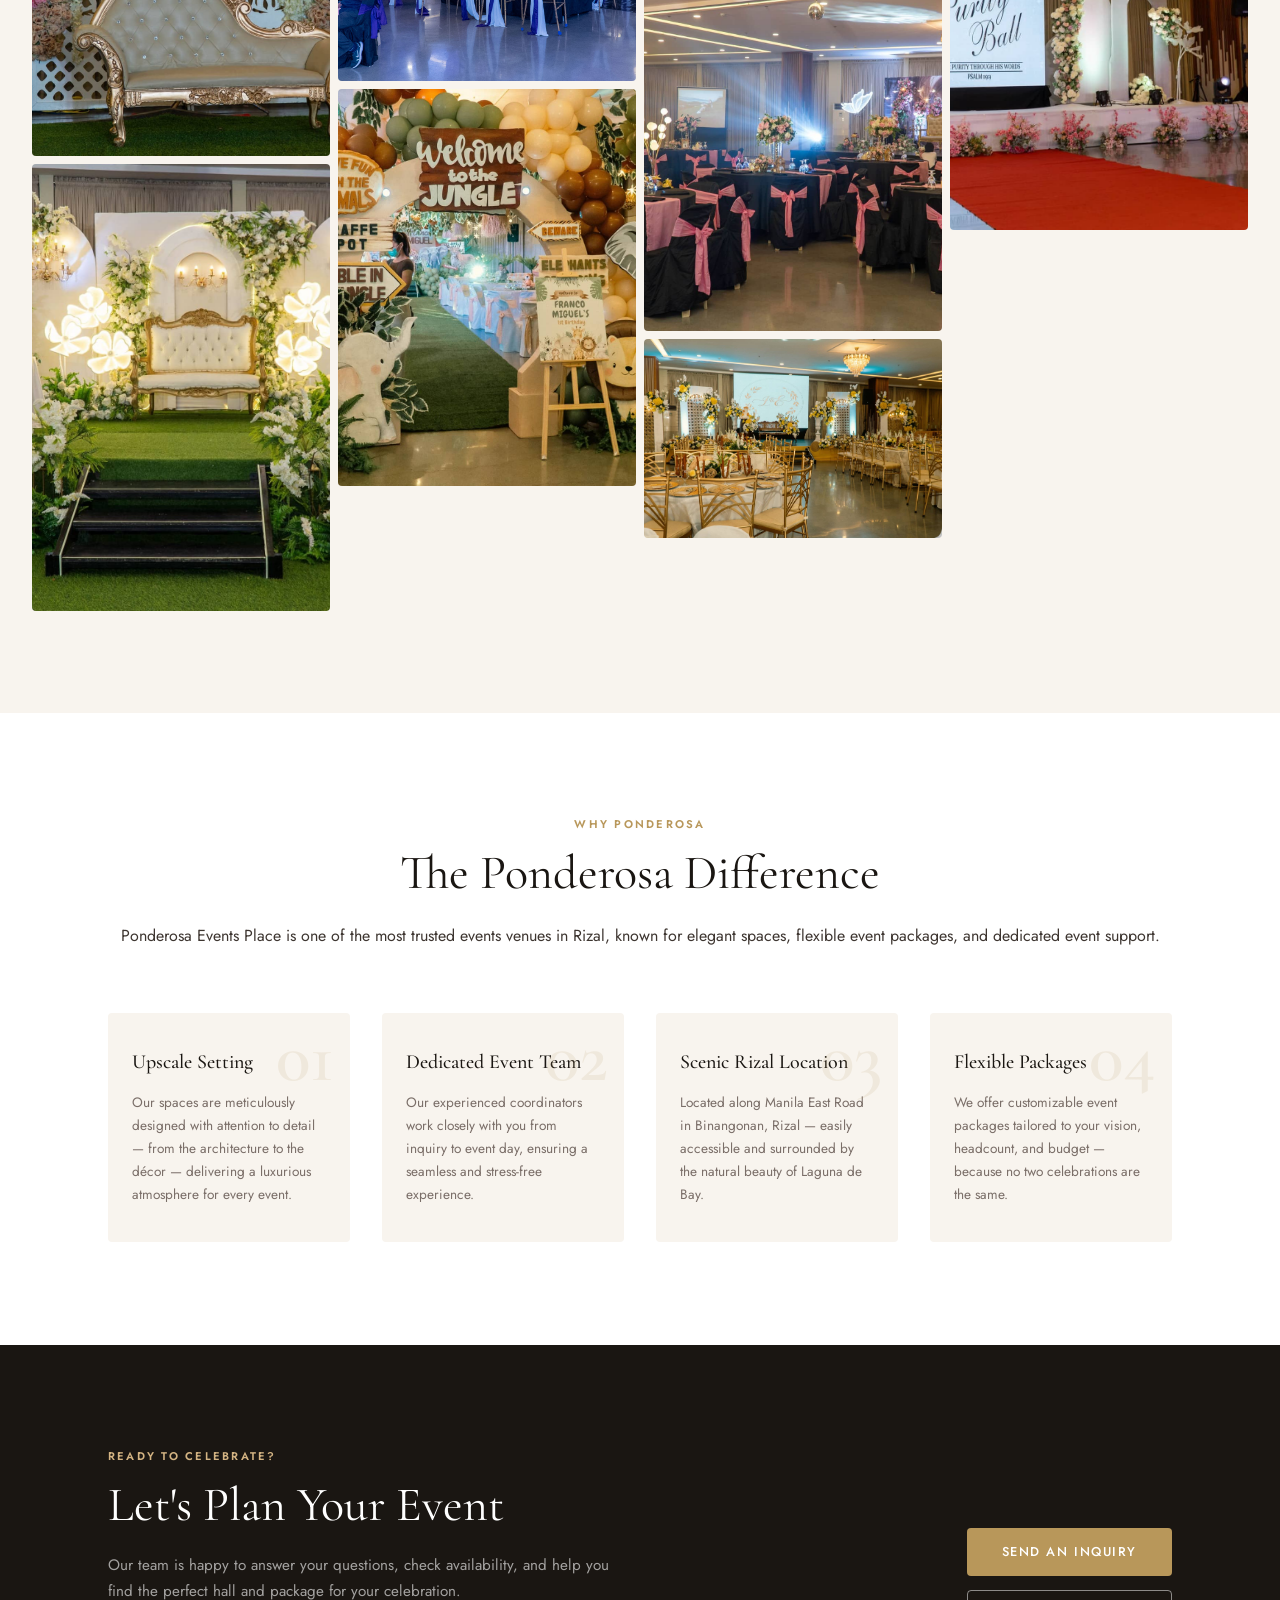
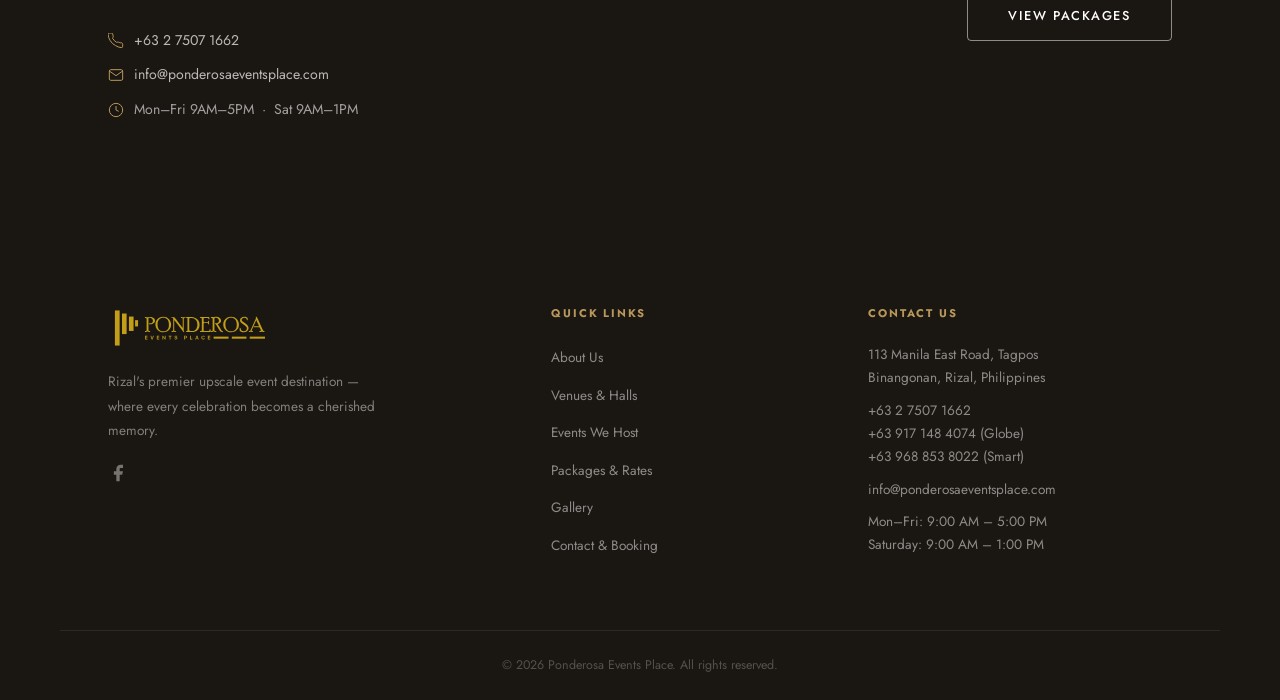
==== commit c85bedc1: "Update index.html" ====
--- a/index.html
+++ b/index.html
@@ -37,8 +37,20 @@
     <link rel="preload" as="image" href="https://images.unsplash.com/photo-1519741497674-611481863552?w=800&q=75" media="(max-width: 768px)" fetchpriority="high" />
     <link rel="preload" as="image" href="https://images.unsplash.com/photo-1519741497674-611481863552?w=1600&q=85" media="(min-width: 769px)" fetchpriority="high" />
 
-    <link href="https://fonts.googleapis.com/css2?family=Cormorant+Garamond:ital,wght@0,300;0,400;0,600;1,300;1,400&family=Jost:wght@300;400;500;600&display=swap" rel="stylesheet" />
-    <link rel="stylesheet" href="styles.css" />
+    <!-- Critical above-fold CSS (inline to eliminate render-blocking) -->
+    <style>
+      :root{--clr-gold:#b8975a;--clr-gold-light:#d4b483;--clr-dark:#1a1612;--clr-dark-2:#2a231c;--clr-cream:#f8f4ee;--clr-white:#fff;--clr-text:#3d3530;--clr-muted:#7a6e68;--font-serif:'Cormorant Garamond',Georgia,serif;--font-sans:'Jost',system-ui,sans-serif;--radius:4px;--transition:.3s ease;--container:1160px;--section-pad:clamp(5rem,8vw,9rem)}*,*::before,*::after{box-sizing:border-box;margin:0;padding:0}html{scroll-behavior:smooth;font-size:16px}body{font-family:var(--font-sans);color:var(--clr-text);background:var(--clr-white);line-height:1.7;-webkit-font-smoothing:antialiased}img{display:block;max-width:100%;height:auto;object-fit:cover}a{color:inherit;text-decoration:none}ul{list-style:none}button{cursor:pointer;border:none;background:none;font:inherit}.container{width:100%;max-width:var(--container);margin-inline:auto;padding-inline:clamp(1.25rem,5vw,3rem)}.btn{display:inline-flex;align-items:center;gap:.5rem;padding:.85rem 2.2rem;font-family:var(--font-sans);font-size:.8rem;font-weight:500;letter-spacing:.12em;text-transform:uppercase;border-radius:var(--radius);transition:var(--transition);white-space:nowrap}.btn--primary{background:var(--clr-gold);color:var(--clr-white)}.btn--ghost{background:transparent;color:var(--clr-white);border:1px solid rgba(255,255,255,.5)}#site-header{position:fixed;top:0;left:0;right:0;z-index:900;transition:background var(--transition),box-shadow var(--transition),transform .3s ease;padding-block:1rem}#site-header.nav--hidden{transform:translateY(-100%)}#site-header.scrolled{background:rgba(26,22,18,.96);backdrop-filter:blur(12px);box-shadow:0 2px 20px rgba(0,0,0,.3);padding-block:.6rem}.nav{display:flex;align-items:center;justify-content:space-between;gap:1.5rem}.nav__logo{display:flex;align-items:center;line-height:1}.nav__logo-img{height:42px;width:auto;display:block;mix-blend-mode:screen;filter:brightness(1.1);transition:opacity var(--transition)}.nav__links{display:flex;align-items:center;gap:1.5rem}.nav__links li a{font-size:.8rem;letter-spacing:.08em;text-transform:uppercase;color:rgba(255,255,255,.8);transition:color var(--transition);padding-bottom:2px;border-bottom:1px solid transparent}.nav__cta{background:var(--clr-gold)!important;color:var(--clr-white)!important;padding:.5rem 1.4rem;border-radius:var(--radius);border-bottom:none!important}.nav__toggle{display:none;flex-direction:column;gap:5px;width:28px}.nav__toggle span{display:block;height:1.5px;background:var(--clr-white);border-radius:2px;transition:transform .3s ease,opacity .3s ease}.hero{position:relative;min-height:100svh;display:flex;align-items:center;background:url('https://images.unsplash.com/photo-1519741497674-611481863552?w=800&q=75') center/cover no-repeat}@media(min-width:769px){.hero{background-image:url('https://images.unsplash.com/photo-1519741497674-611481863552?w=1600&q=85')}}.hero__overlay{position:absolute;inset:0;background:linear-gradient(135deg,rgba(26,22,18,.82) 0%,rgba(26,22,18,.55) 60%,rgba(26,22,18,.4) 100%)}.hero__content{position:relative;z-index:1;max-width:980px;padding-top:2rem}.hero__eyebrow{font-size:.7rem;letter-spacing:.25em;text-transform:uppercase;color:var(--clr-gold);margin-bottom:1.2rem}.hero__title{font-family:var(--font-serif);font-size:clamp(3.2rem,8vw,7rem);font-weight:300;line-height:1.05;color:var(--clr-white);margin-bottom:1.5rem}.hero__title em{font-style:italic;color:var(--clr-gold-light)}.hero__subtitle{font-size:1rem;color:rgba(255,255,255,.75);margin-bottom:2.5rem;line-height:1.8}.hero__actions{display:flex;gap:1rem;flex-wrap:wrap}.hero__scroll-hint{position:absolute;bottom:2.5rem;left:50%;transform:translateX(-50%);display:flex;flex-direction:column;align-items:center;gap:.5rem;z-index:1}.hero__scroll-hint span{font-size:.6rem;letter-spacing:.2em;text-transform:uppercase;color:rgba(255,255,255,.5)}.hero__scroll-line{width:1px;height:48px;background:linear-gradient(to bottom,rgba(255,255,255,.5),transparent);animation:scrollPulse 2s ease-in-out infinite}@keyframes scrollPulse{0%,100%{opacity:.4;transform:scaleY(.8)}50%{opacity:1;transform:scaleY(1)}}@media(max-width:768px){#site-header.scrolled{backdrop-filter:none}#site-header.nav-open{height:100dvh;background:rgb(26,22,18);overflow-y:auto}#site-header.nav-open .nav{flex-wrap:wrap;align-items:flex-start;padding-block:1rem}#site-header.nav-open .nav__logo{flex-shrink:0}#site-header.nav-open .nav__toggle{margin-left:auto}.nav__toggle{display:flex}.nav__links{display:none;flex-direction:column;align-items:center;justify-content:center;gap:2.5rem;width:100%;padding-block:3rem}.nav__links.open{display:flex}.nav__links li a{font-size:1.2rem}.hero__title{font-size:clamp(2.8rem,10vw,4.5rem)}}@media(max-width:480px){.hero__actions{flex-direction:column;align-items:flex-start}}.reveal{opacity:0;transform:translateY(32px);transition:opacity .65s ease,transform .65s ease}.reveal.visible{opacity:1;transform:translateY(0)}
+    </style>
+
+    <!-- Non-render-blocking full stylesheet -->
+    <link rel="stylesheet" href="styles.css" media="print" onload="this.media='all'" />
+    <noscript><link rel="stylesheet" href="styles.css" /></noscript>
+
+    <!-- Non-render-blocking Google Fonts -->
+    <link rel="stylesheet" href="https://fonts.googleapis.com/css2?family=Cormorant+Garamond:ital,wght@0,300;0,400;0,600;1,300;1,400&family=Jost:wght@300;400;500;600&display=swap" media="print" onload="this.media='all'" />
+    <noscript><link rel="stylesheet" href="https://fonts.googleapis.com/css2?family=Cormorant+Garamond:ital,wght@0,300;0,400;0,600;1,300;1,400&family=Jost:wght@300;400;500;600&display=swap" /></noscript>
+
+    <script src="main.js" defer></script>
 
     <script type="application/ld+json">
   {
@@ -167,7 +179,7 @@
         <div class="container about__grid">
             <div class="about__media">
                 <div class="about__img-frame">
-                    <img src="https://images.unsplash.com/photo-1519167758481-83f550bb49b3?w=800&q=80" alt="Elegant event hall at Ponderosa Events Place" loading="lazy" decoding="async" />
+                    <img src="[data-uri]" alt="Elegant event hall at Ponderosa Events Place" loading="lazy" decoding="async" width="800" height="560" />
                     <div class="about__img-accent"></div>
                 </div>
             </div>
@@ -219,7 +231,7 @@
                 <!-- Bienvenido Hall -->
                 <article class="venue-card venue-card--featured">
                     <div class="venue-card__img-wrap">
-                        <img src="https://images.unsplash.com/photo-1464366400600-7168b8af9bc3?w=800&q=80" alt="Bienvenido Hall – Ponderosa Events Place" loading="lazy" decoding="async" />
+                        <img src="[data-uri]" alt="Bienvenido Hall – Ponderosa Events Place" loading="lazy" decoding="async" width="800" height="600" />
                         <span class="venue-card__badge">Featured Hall</span>
                     </div>
                     <div class="venue-card__body">
@@ -505,7 +517,7 @@
         <div class="container footer__grid">
             <div class="footer__brand">
                 <a href="#hero" class="nav__logo">
-                    <img src="img/logo.svg" alt="Ponderosa Events Place" class="nav__logo-img nav__logo-img--footer" width="165" height="48" decoding="async" loading="lazy" decoding="async" />
+                    <img src="img/logo.svg" alt="Ponderosa Events Place" class="nav__logo-img nav__logo-img--footer" width="165" height="48" loading="lazy" decoding="async" />
                 </a>
                 <p>Rizal's premier upscale event destination — where every celebration becomes a cherished memory.</p>
                 <a href="https://www.facebook.com/PonderosaEventsPlace" target="_blank" rel="noopener" aria-label="Facebook">
@@ -540,7 +552,7 @@
         </div>
     </footer>
 
-    <script src="main.js"></script>
+
 </body>
 
 </html>
--- a/styles.css
+++ b/styles.css
@@ -967,6 +967,7 @@
 .lightbox__img {
   max-width: min(90vw, 1200px);
   max-height: 88vh;
+  aspect-ratio: auto 640 / 360;
   object-fit: contain;
   border-radius: var(--radius);
   display: block;
--- a/styles.css
+++ b/styles.css
@@ -967,6 +967,7 @@
 .lightbox__img {
   max-width: min(90vw, 1200px);
   max-height: 88vh;
+  aspect-ratio: auto 640 / 360;
   object-fit: contain;
   border-radius: var(--radius);
   display: block;
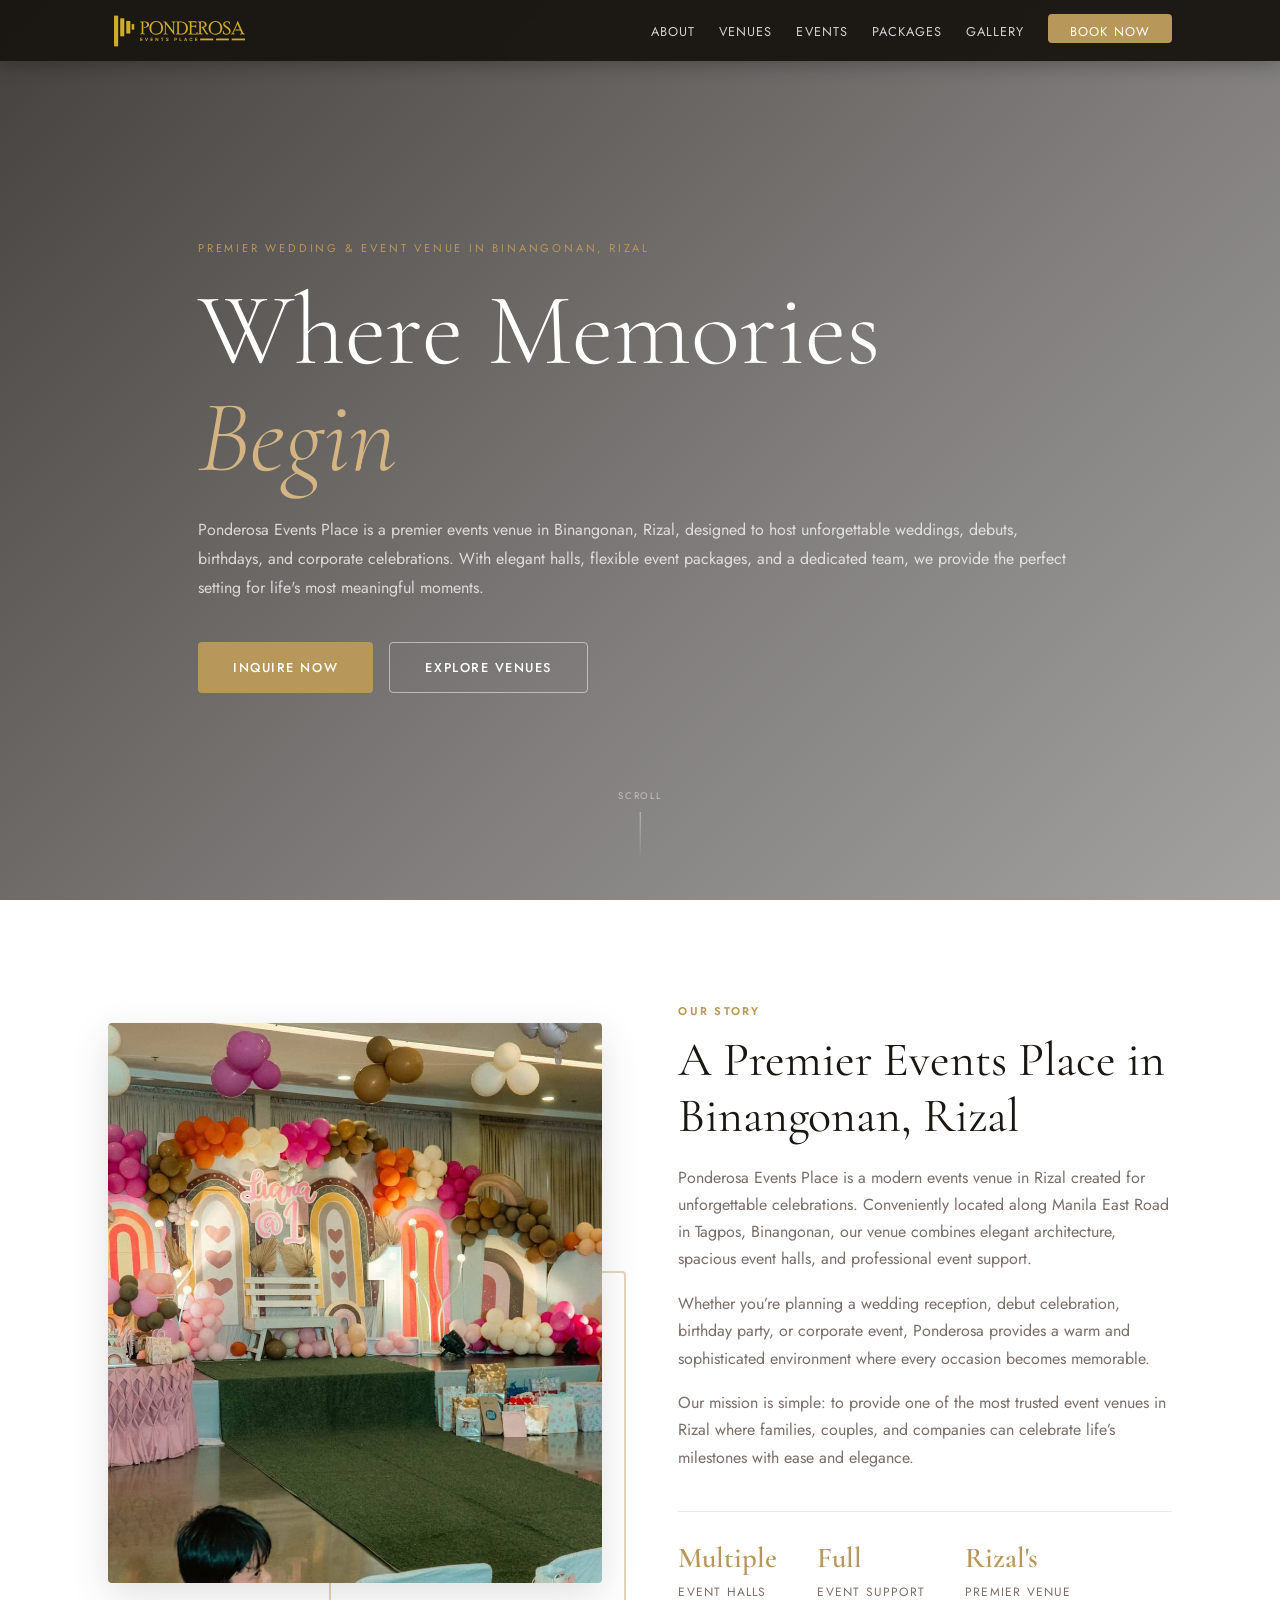
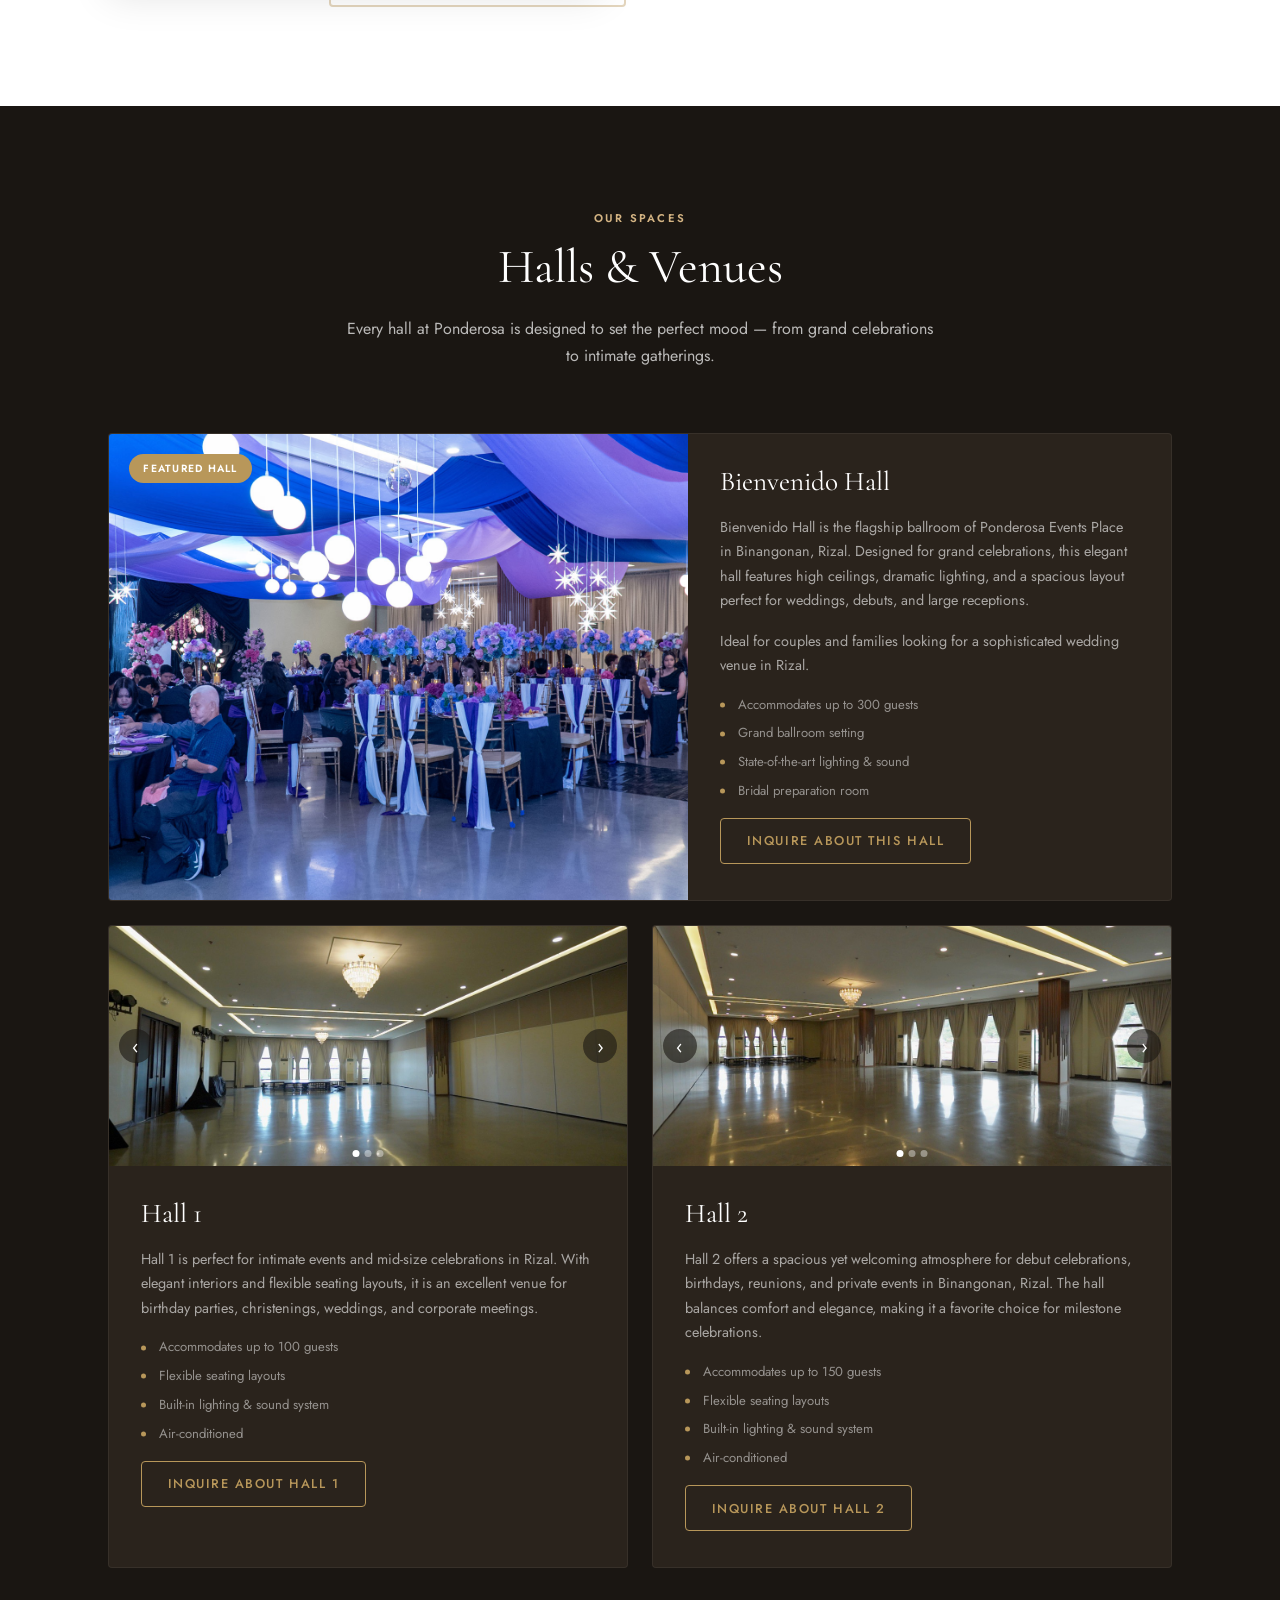
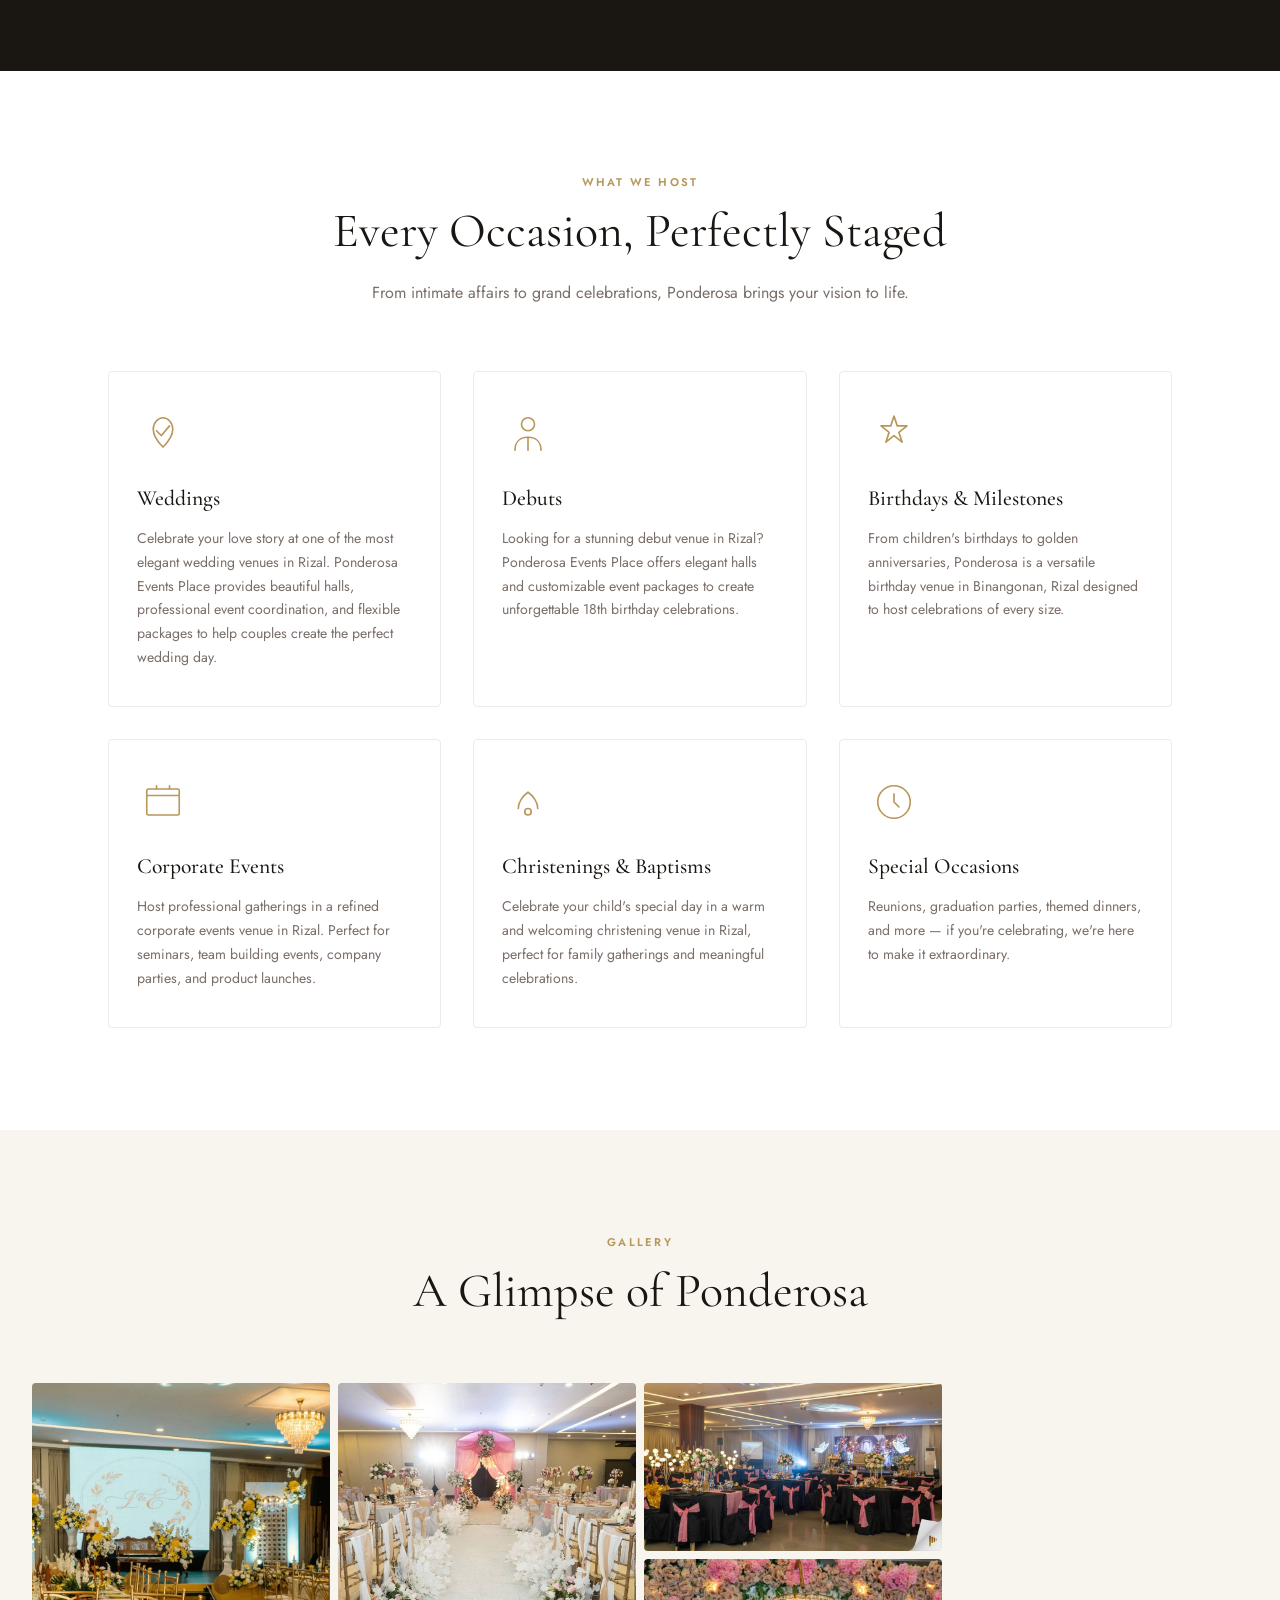
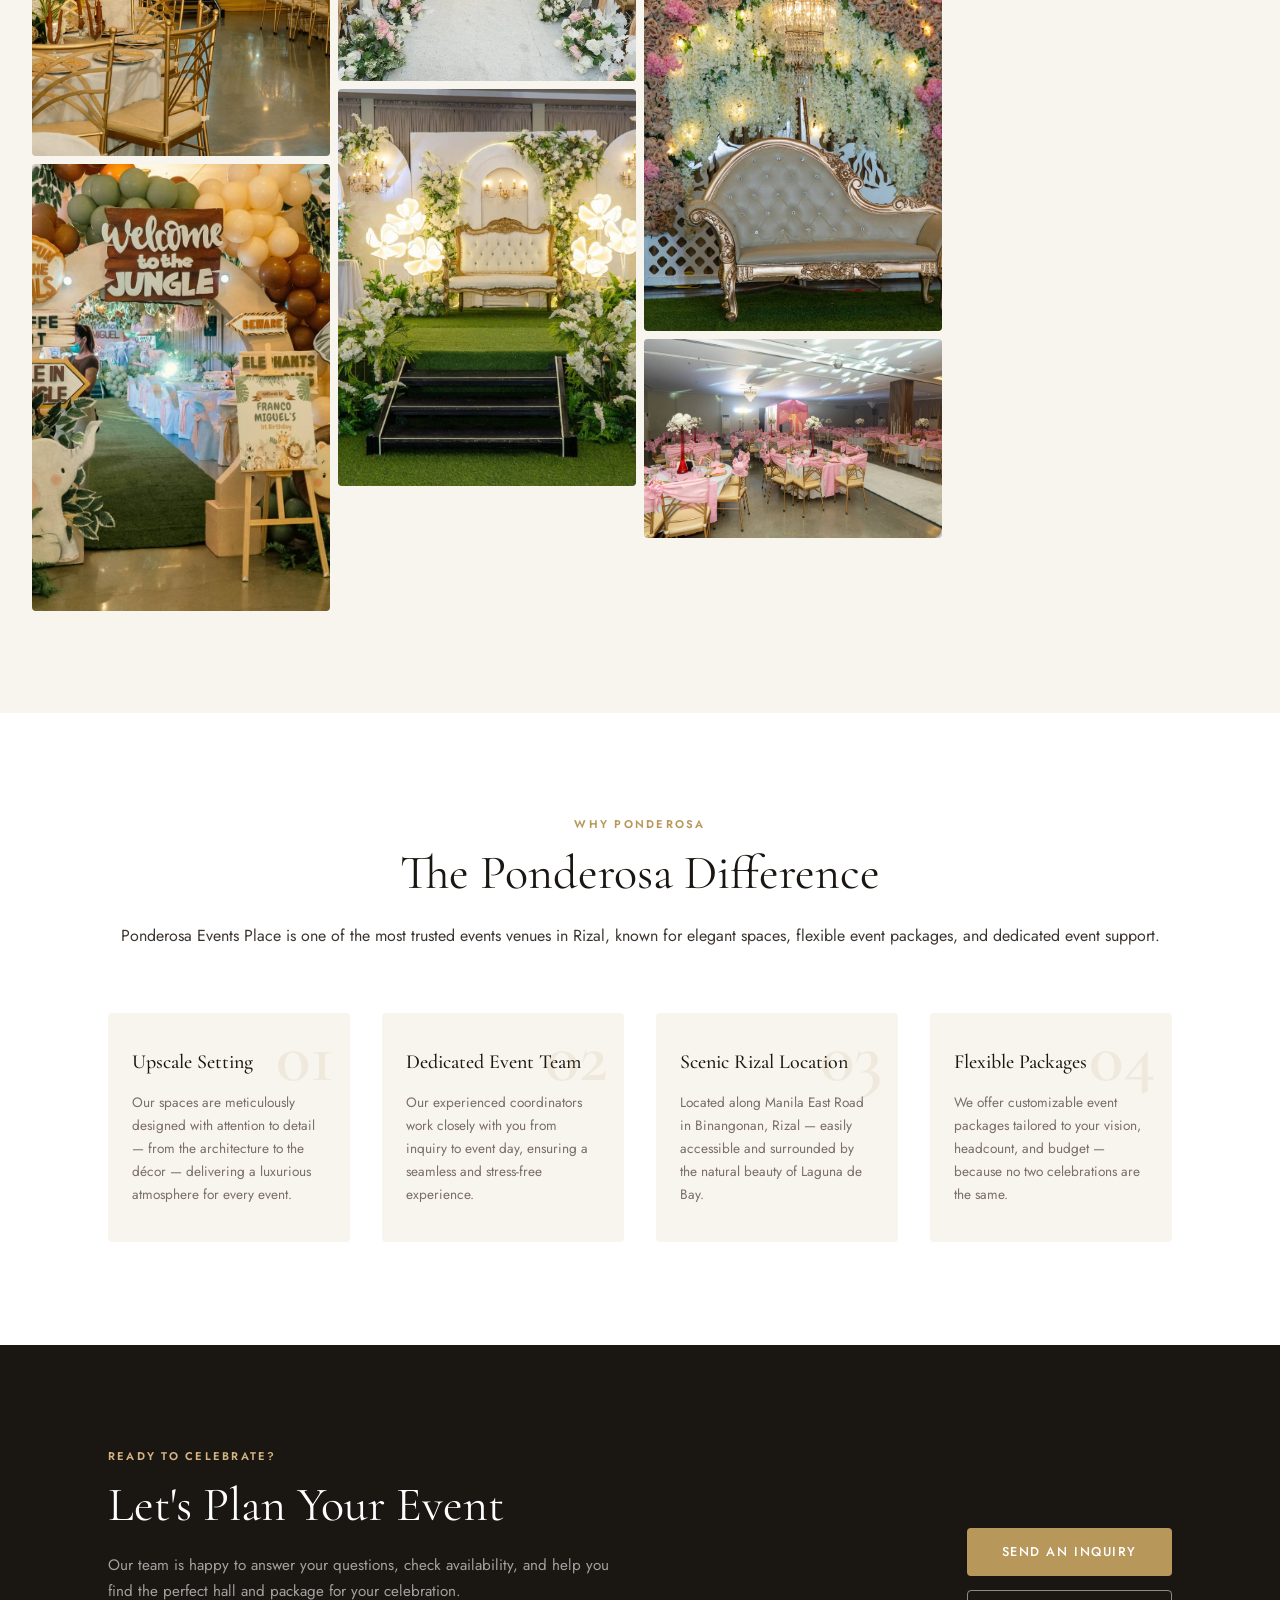
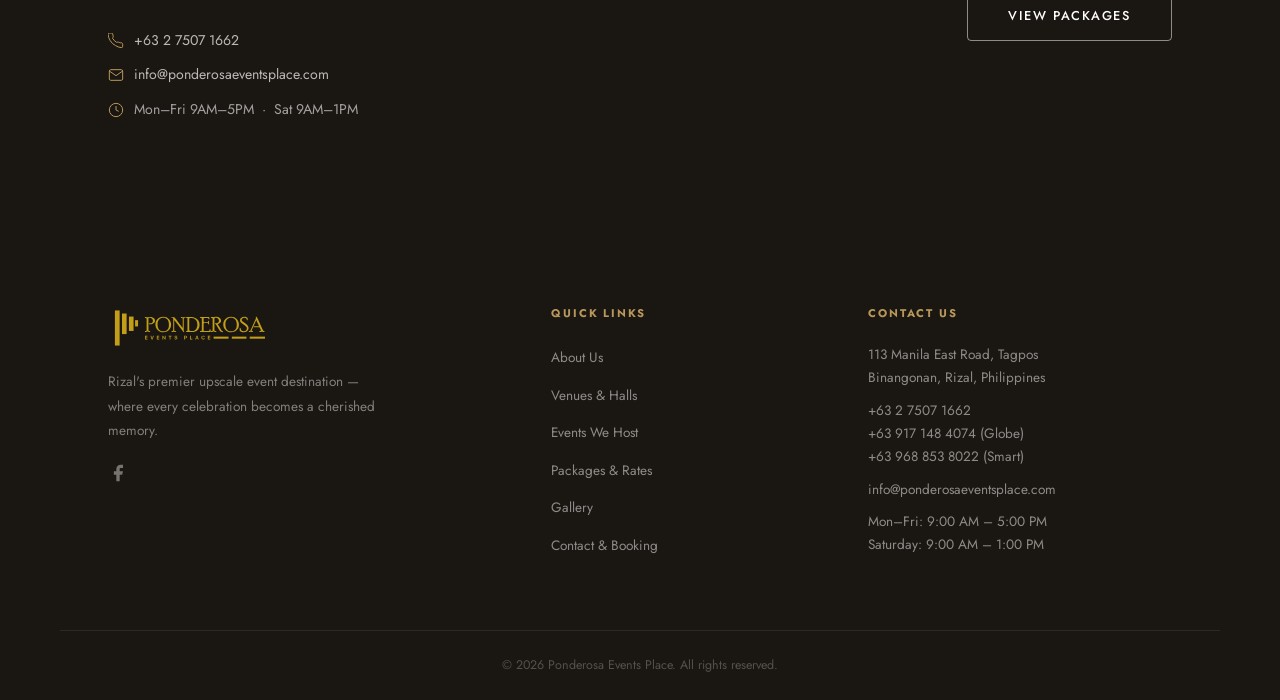
==== commit ff815862: "Added schema" ====
--- a/index.html
+++ b/index.html
@@ -14,7 +14,7 @@
 
     gtag('config', 'G-17CHD4LREY');
     </script>
-    <title>Ponderosa Events Place – Binangonan, Rizal</title>
+   <title>Ponderosa Events Place – Binangonan, Rizal</title>
     <meta name="description" content="Ponderosa Events Place is an upscale wedding and events venue in Binangonan, Rizal. Perfect for weddings, debuts, birthdays, corporate events, and special celebrations.">
     <meta name="keywords" content="events place Rizal, wedding venue Rizal, debut venue Rizal, event venue Binangonan, birthday venue Rizal, corporate events Rizal, air-conditioned event halls Rizal, event packages Rizal, elegant event venue Rizal, premier events place Binangonan">
     <meta name="author" content="Ponderosa Events Place">
@@ -23,6 +23,10 @@
     <meta property="og:type" content="website">
     <meta property="og:image" content="https://ponderosaeventsplace.com/img/gallery/470576353_1201450798073996_7292165286709728899_n.jpg">
     <meta property="og:url" content="https://ponderosaeventsplace.com/" />
+    <meta property="og:site_name" content="Ponderosa Events Place" />
+    <meta property="og:locale" content="en_PH" />
+    <meta name="robots" content="index, follow" />
+    <link rel="canonical" href="https://ponderosaeventsplace.com/" />
 
     <!-- Favicon & touch icons -->
     <link rel="icon" type="image/x-icon" href="img/logo.ico" />
@@ -52,7 +56,7 @@
 
     <script src="main.js" defer></script>
 
-    <script type="application/ld+json">
+   <script type="application/ld+json">
   {
     "@context": "https://schema.org",
     "@graph": [
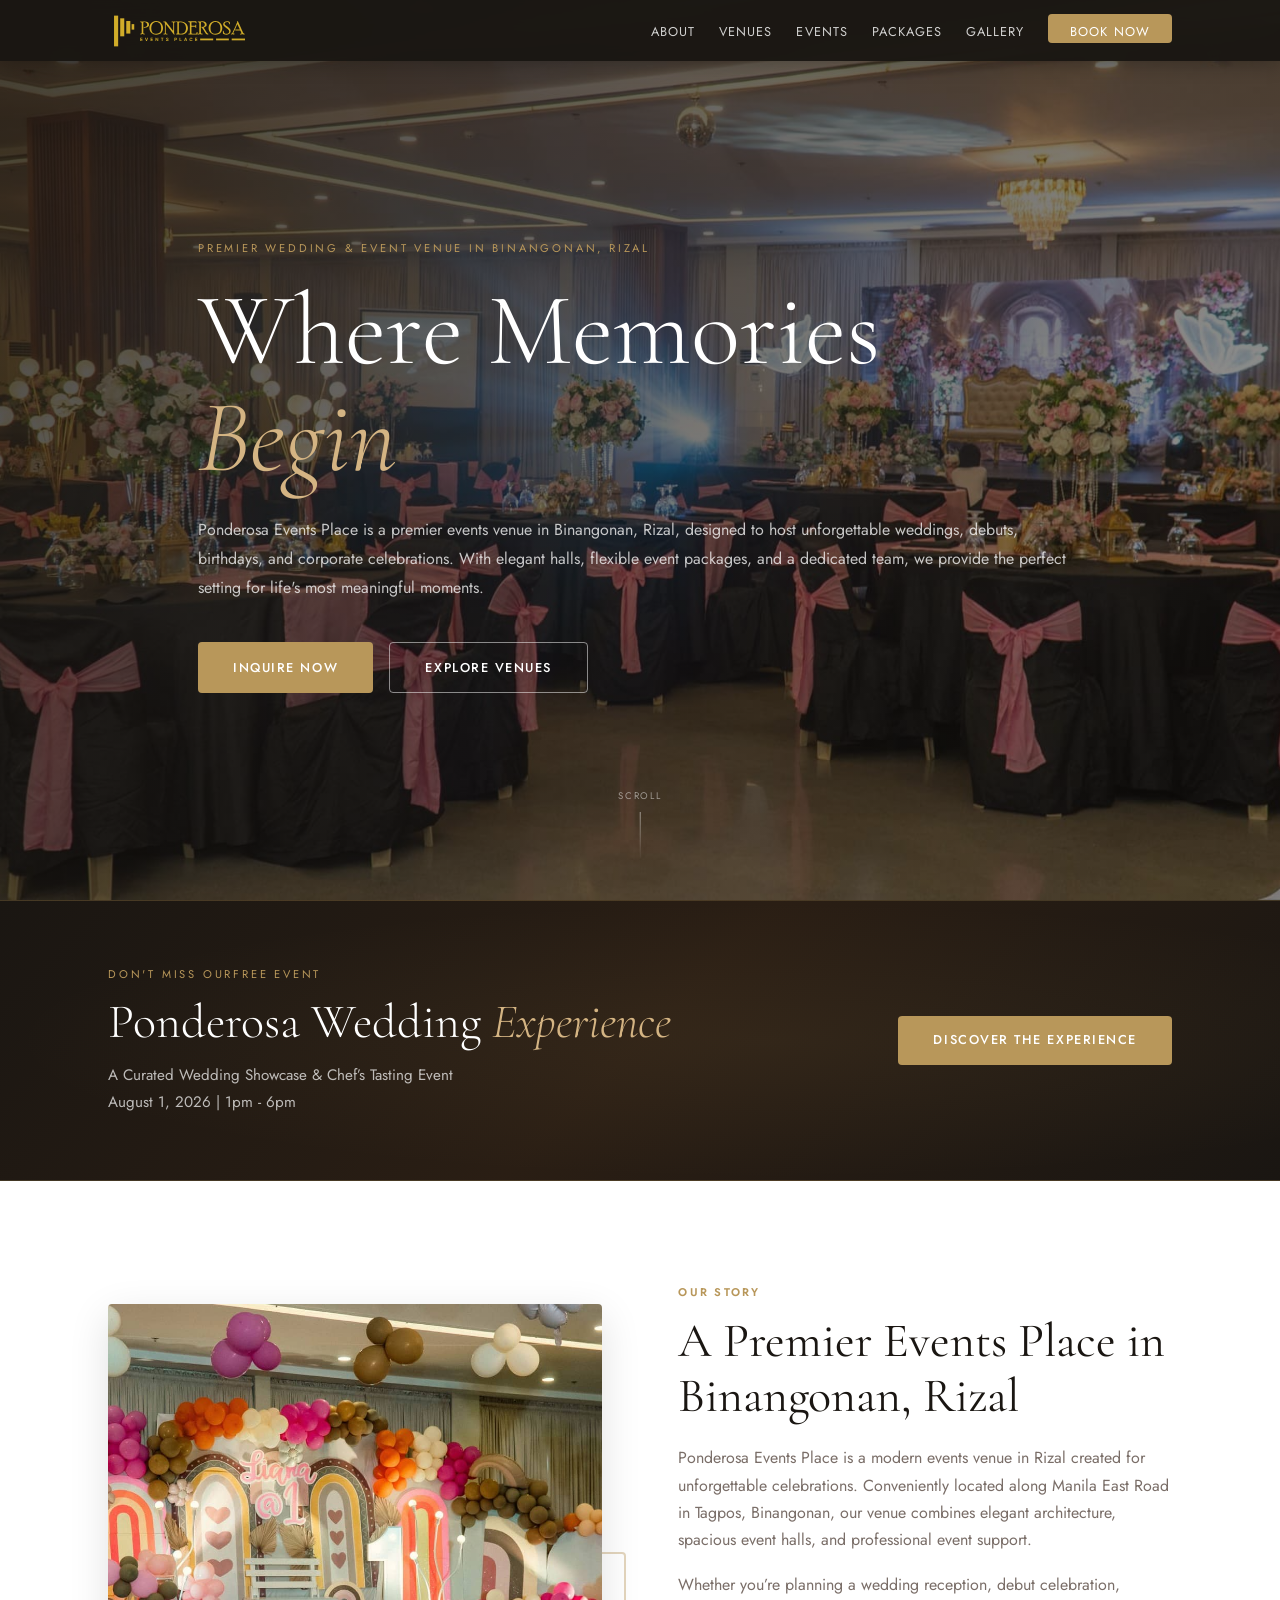
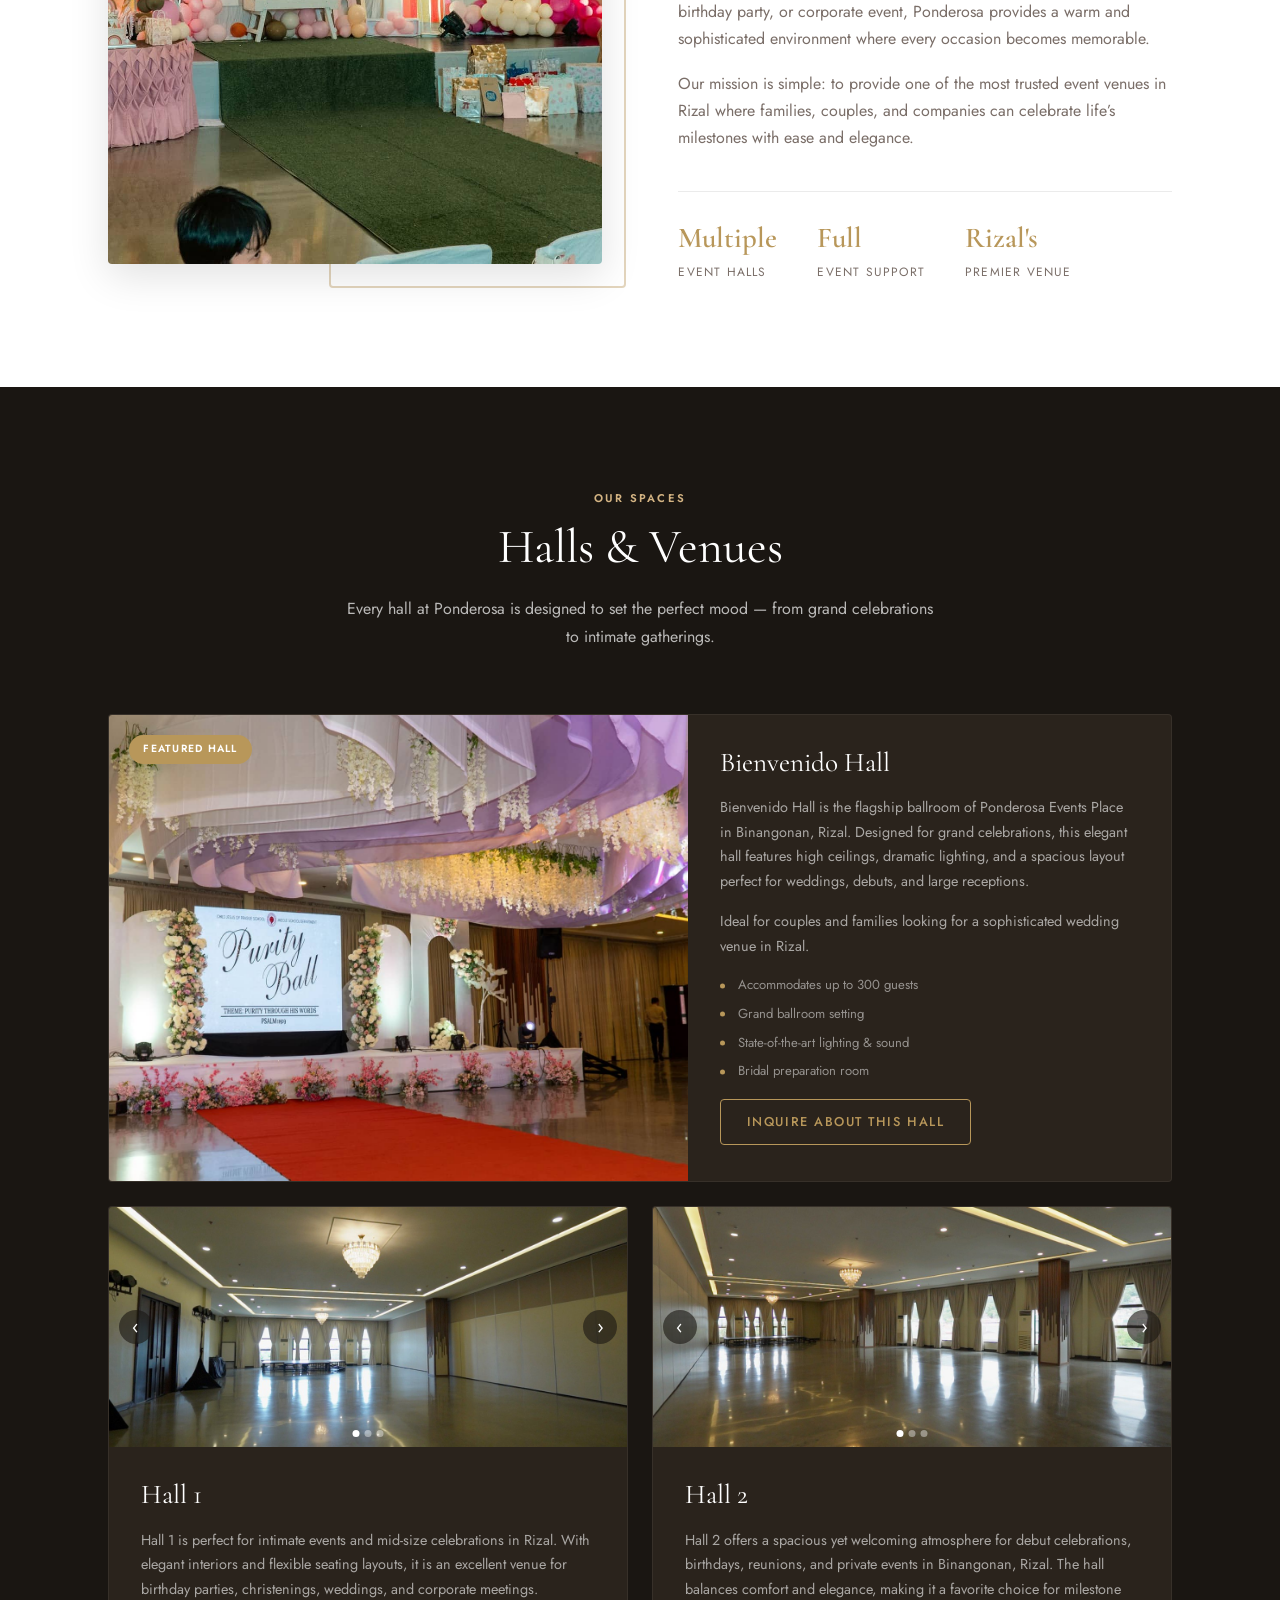
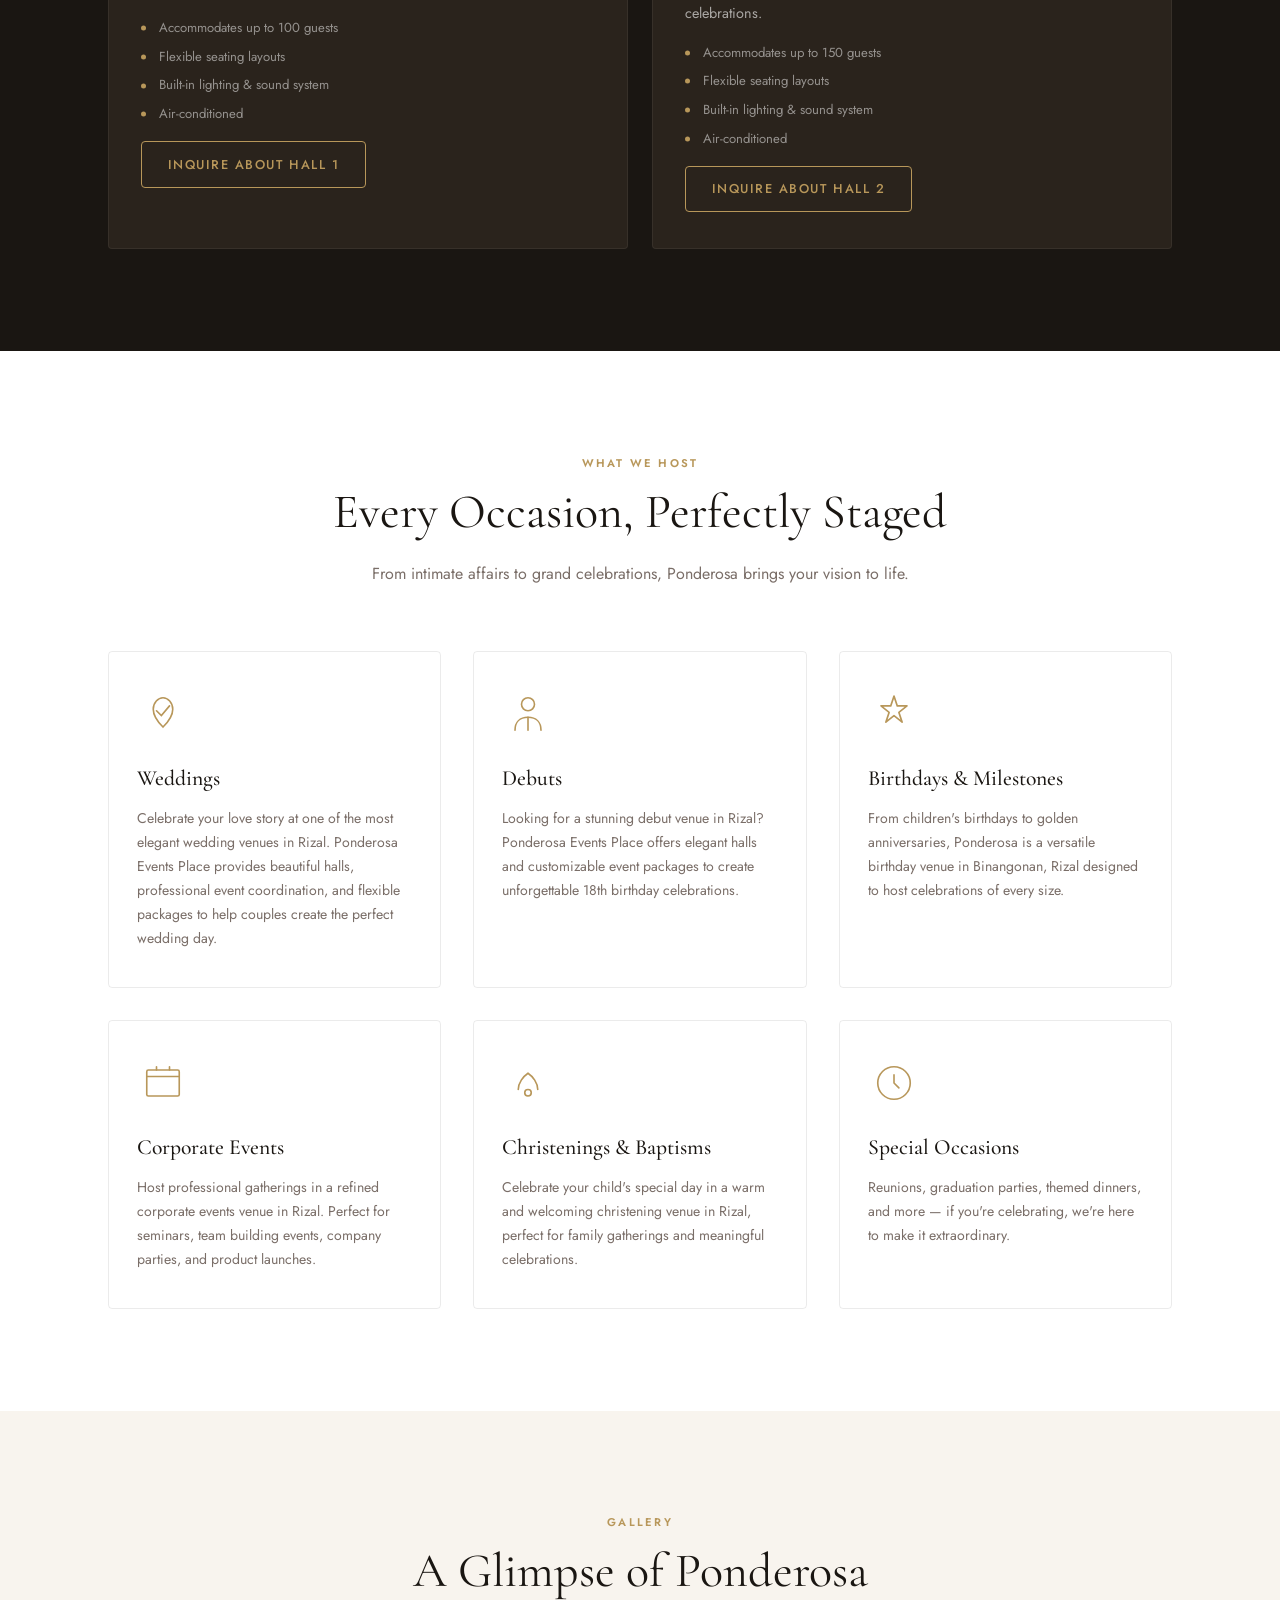
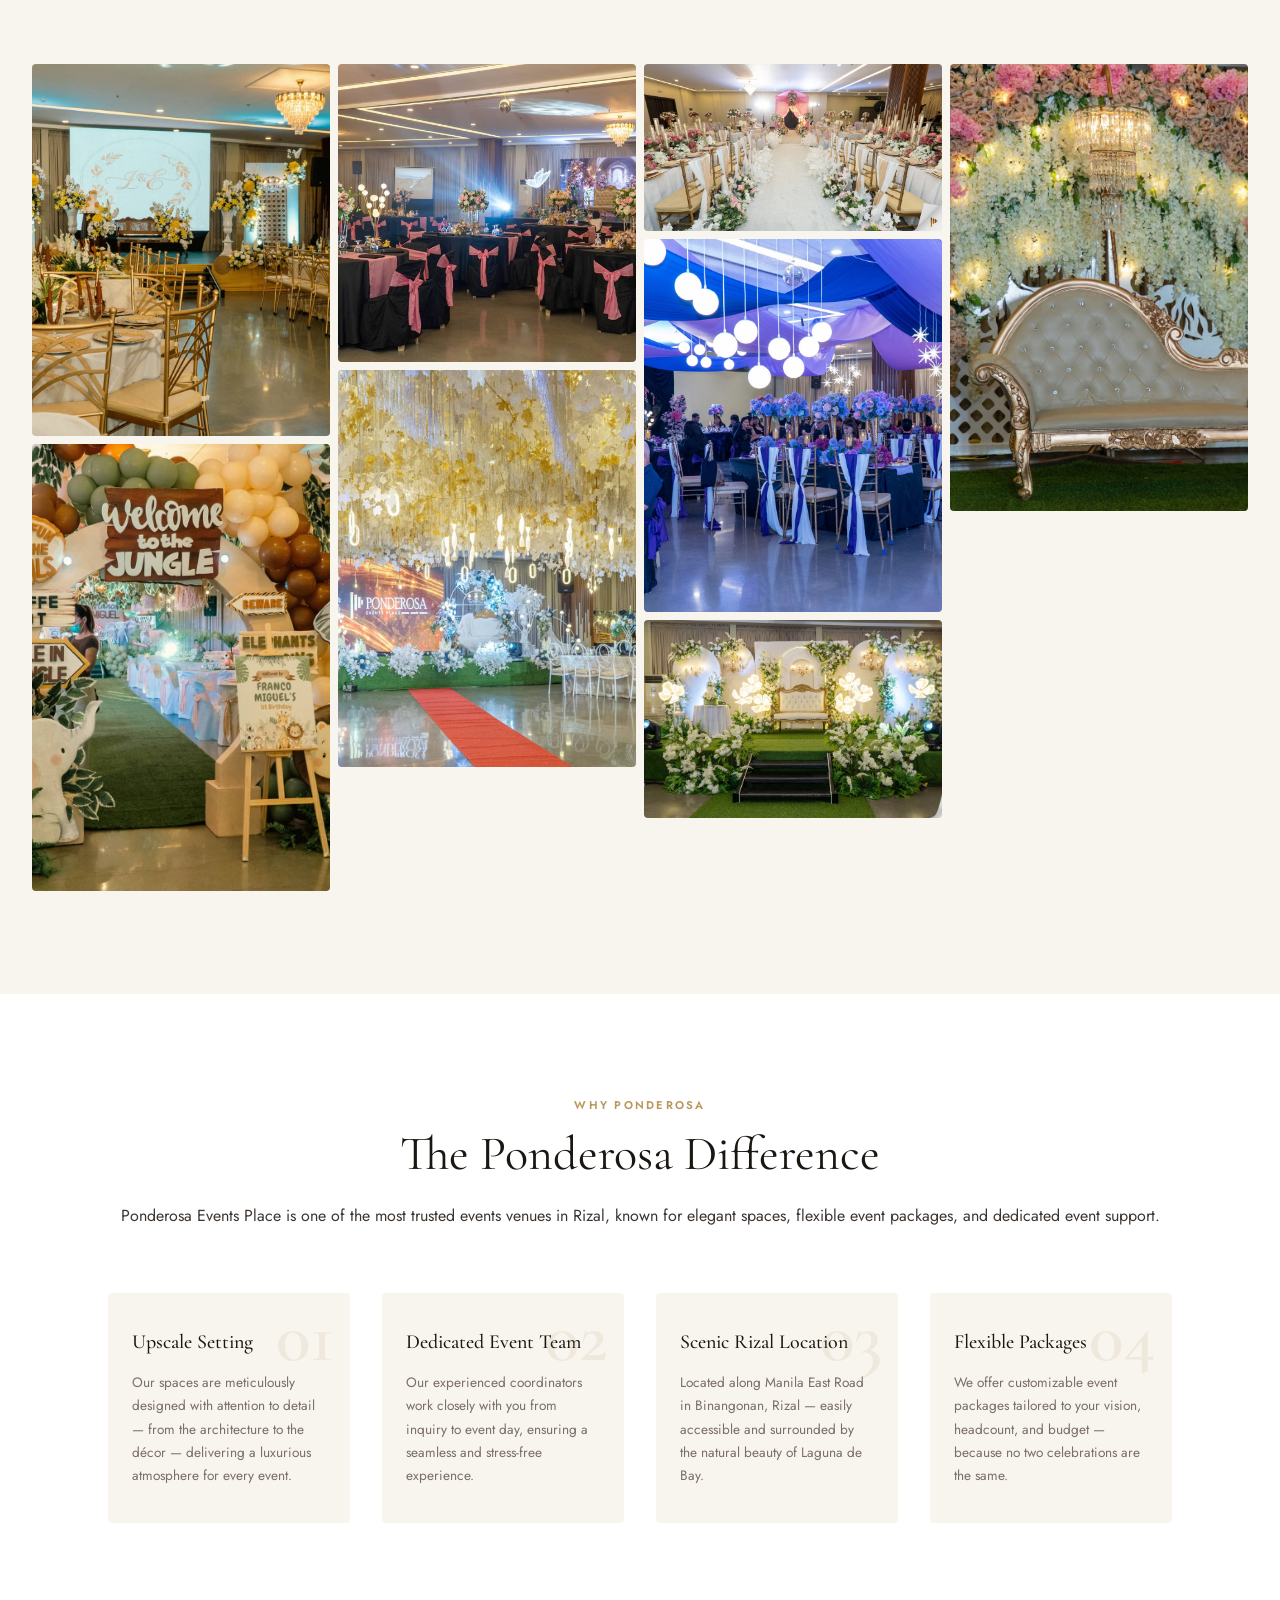
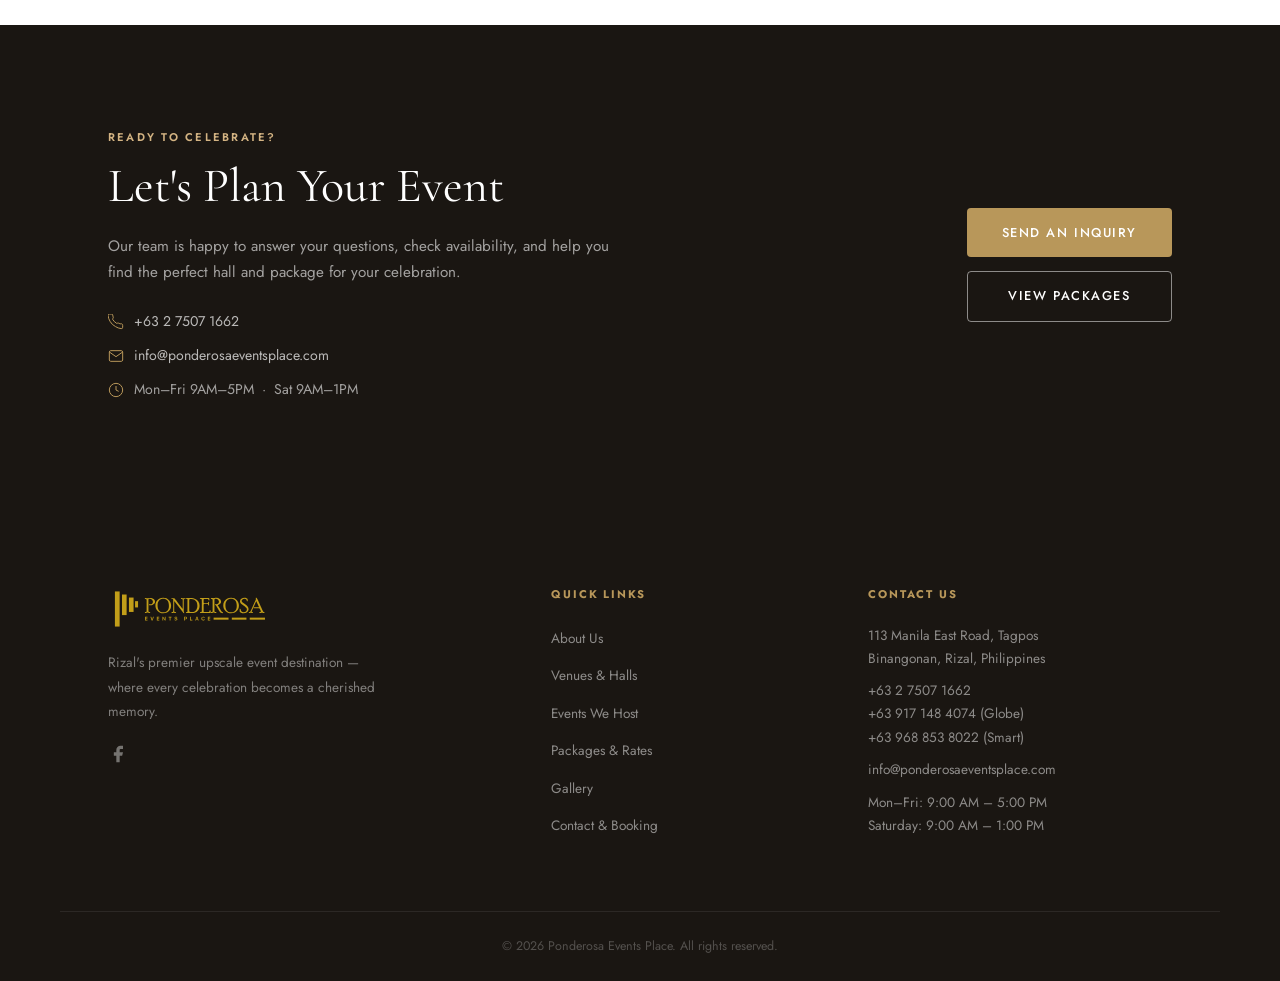
==== commit 83966ed7: "Added banner on homepage" ====
--- a/index.html
+++ b/index.html
@@ -37,13 +37,10 @@
     <link rel="preconnect" href="https://fonts.gstatic.com" crossorigin />
     <link rel="preconnect" href="https://images.unsplash.com" crossorigin />
 
-    <!-- Preload hero background image (LCP) -->
-    <link rel="preload" as="image" href="https://images.unsplash.com/photo-1519741497674-611481863552?w=800&q=75" media="(max-width: 768px)" fetchpriority="high" />
-    <link rel="preload" as="image" href="https://images.unsplash.com/photo-1519741497674-611481863552?w=1600&q=85" media="(min-width: 769px)" fetchpriority="high" />
 
     <!-- Critical above-fold CSS (inline to eliminate render-blocking) -->
     <style>
-      :root{--clr-gold:#b8975a;--clr-gold-light:#d4b483;--clr-dark:#1a1612;--clr-dark-2:#2a231c;--clr-cream:#f8f4ee;--clr-white:#fff;--clr-text:#3d3530;--clr-muted:#7a6e68;--font-serif:'Cormorant Garamond',Georgia,serif;--font-sans:'Jost',system-ui,sans-serif;--radius:4px;--transition:.3s ease;--container:1160px;--section-pad:clamp(5rem,8vw,9rem)}*,*::before,*::after{box-sizing:border-box;margin:0;padding:0}html{scroll-behavior:smooth;font-size:16px}body{font-family:var(--font-sans);color:var(--clr-text);background:var(--clr-white);line-height:1.7;-webkit-font-smoothing:antialiased}img{display:block;max-width:100%;height:auto;object-fit:cover}a{color:inherit;text-decoration:none}ul{list-style:none}button{cursor:pointer;border:none;background:none;font:inherit}.container{width:100%;max-width:var(--container);margin-inline:auto;padding-inline:clamp(1.25rem,5vw,3rem)}.btn{display:inline-flex;align-items:center;gap:.5rem;padding:.85rem 2.2rem;font-family:var(--font-sans);font-size:.8rem;font-weight:500;letter-spacing:.12em;text-transform:uppercase;border-radius:var(--radius);transition:var(--transition);white-space:nowrap}.btn--primary{background:var(--clr-gold);color:var(--clr-white)}.btn--ghost{background:transparent;color:var(--clr-white);border:1px solid rgba(255,255,255,.5)}#site-header{position:fixed;top:0;left:0;right:0;z-index:900;transition:background var(--transition),box-shadow var(--transition),transform .3s ease;padding-block:1rem}#site-header.nav--hidden{transform:translateY(-100%)}#site-header.scrolled{background:rgba(26,22,18,.96);backdrop-filter:blur(12px);box-shadow:0 2px 20px rgba(0,0,0,.3);padding-block:.6rem}.nav{display:flex;align-items:center;justify-content:space-between;gap:1.5rem}.nav__logo{display:flex;align-items:center;line-height:1}.nav__logo-img{height:42px;width:auto;display:block;mix-blend-mode:screen;filter:brightness(1.1);transition:opacity var(--transition)}.nav__links{display:flex;align-items:center;gap:1.5rem}.nav__links li a{font-size:.8rem;letter-spacing:.08em;text-transform:uppercase;color:rgba(255,255,255,.8);transition:color var(--transition);padding-bottom:2px;border-bottom:1px solid transparent}.nav__cta{background:var(--clr-gold)!important;color:var(--clr-white)!important;padding:.5rem 1.4rem;border-radius:var(--radius);border-bottom:none!important}.nav__toggle{display:none;flex-direction:column;gap:5px;width:28px}.nav__toggle span{display:block;height:1.5px;background:var(--clr-white);border-radius:2px;transition:transform .3s ease,opacity .3s ease}.hero{position:relative;min-height:100svh;display:flex;align-items:center;background:url('https://images.unsplash.com/photo-1519741497674-611481863552?w=800&q=75') center/cover no-repeat}@media(min-width:769px){.hero{background-image:url('https://images.unsplash.com/photo-1519741497674-611481863552?w=1600&q=85')}}.hero__overlay{position:absolute;inset:0;background:linear-gradient(135deg,rgba(26,22,18,.82) 0%,rgba(26,22,18,.55) 60%,rgba(26,22,18,.4) 100%)}.hero__content{position:relative;z-index:1;max-width:980px;padding-top:2rem}.hero__eyebrow{font-size:.7rem;letter-spacing:.25em;text-transform:uppercase;color:var(--clr-gold);margin-bottom:1.2rem}.hero__title{font-family:var(--font-serif);font-size:clamp(3.2rem,8vw,7rem);font-weight:300;line-height:1.05;color:var(--clr-white);margin-bottom:1.5rem}.hero__title em{font-style:italic;color:var(--clr-gold-light)}.hero__subtitle{font-size:1rem;color:rgba(255,255,255,.75);margin-bottom:2.5rem;line-height:1.8}.hero__actions{display:flex;gap:1rem;flex-wrap:wrap}.hero__scroll-hint{position:absolute;bottom:2.5rem;left:50%;transform:translateX(-50%);display:flex;flex-direction:column;align-items:center;gap:.5rem;z-index:1}.hero__scroll-hint span{font-size:.6rem;letter-spacing:.2em;text-transform:uppercase;color:rgba(255,255,255,.5)}.hero__scroll-line{width:1px;height:48px;background:linear-gradient(to bottom,rgba(255,255,255,.5),transparent);animation:scrollPulse 2s ease-in-out infinite}@keyframes scrollPulse{0%,100%{opacity:.4;transform:scaleY(.8)}50%{opacity:1;transform:scaleY(1)}}@media(max-width:768px){#site-header.scrolled{backdrop-filter:none}#site-header.nav-open{height:100dvh;background:rgb(26,22,18);overflow-y:auto}#site-header.nav-open .nav{flex-wrap:wrap;align-items:flex-start;padding-block:1rem}#site-header.nav-open .nav__logo{flex-shrink:0}#site-header.nav-open .nav__toggle{margin-left:auto}.nav__toggle{display:flex}.nav__links{display:none;flex-direction:column;align-items:center;justify-content:center;gap:2.5rem;width:100%;padding-block:3rem}.nav__links.open{display:flex}.nav__links li a{font-size:1.2rem}.hero__title{font-size:clamp(2.8rem,10vw,4.5rem)}}@media(max-width:480px){.hero__actions{flex-direction:column;align-items:flex-start}}.reveal{opacity:0;transform:translateY(32px);transition:opacity .65s ease,transform .65s ease}.reveal.visible{opacity:1;transform:translateY(0)}
+      :root{--clr-gold:#b8975a;--clr-gold-light:#d4b483;--clr-dark:#1a1612;--clr-dark-2:#2a231c;--clr-cream:#f8f4ee;--clr-white:#fff;--clr-text:#3d3530;--clr-muted:#7a6e68;--font-serif:'Cormorant Garamond',Georgia,serif;--font-sans:'Jost',system-ui,sans-serif;--radius:4px;--transition:.3s ease;--container:1160px;--section-pad:clamp(5rem,8vw,9rem)}*,*::before,*::after{box-sizing:border-box;margin:0;padding:0}html{scroll-behavior:smooth;font-size:16px}body{font-family:var(--font-sans);color:var(--clr-text);background:var(--clr-white);line-height:1.7;-webkit-font-smoothing:antialiased}img{display:block;max-width:100%;height:auto;object-fit:cover}a{color:inherit;text-decoration:none}ul{list-style:none}button{cursor:pointer;border:none;background:none;font:inherit}.container{width:100%;max-width:var(--container);margin-inline:auto;padding-inline:clamp(1.25rem,5vw,3rem)}.btn{display:inline-flex;align-items:center;gap:.5rem;padding:.85rem 2.2rem;font-family:var(--font-sans);font-size:.8rem;font-weight:500;letter-spacing:.12em;text-transform:uppercase;border-radius:var(--radius);transition:var(--transition);white-space:nowrap}.btn--primary{background:var(--clr-gold);color:var(--clr-white)}.btn--ghost{background:transparent;color:var(--clr-white);border:1px solid rgba(255,255,255,.5)}#site-header{position:fixed;top:0;left:0;right:0;z-index:900;transition:background var(--transition),box-shadow var(--transition),transform .3s ease;padding-block:1rem}#site-header.nav--hidden{transform:translateY(-100%)}#site-header.scrolled{background:rgba(26,22,18,.96);backdrop-filter:blur(12px);box-shadow:0 2px 20px rgba(0,0,0,.3);padding-block:.6rem}.nav{display:flex;align-items:center;justify-content:space-between;gap:1.5rem}.nav__logo{display:flex;align-items:center;line-height:1}.nav__logo-img{height:42px;width:auto;display:block;mix-blend-mode:screen;filter:brightness(1.1);transition:opacity var(--transition)}.nav__links{display:flex;align-items:center;gap:1.5rem}.nav__links li a{font-size:.8rem;letter-spacing:.08em;text-transform:uppercase;color:rgba(255,255,255,.8);transition:color var(--transition);padding-bottom:2px;border-bottom:1px solid transparent}.nav__cta{background:var(--clr-gold)!important;color:var(--clr-white)!important;padding:.5rem 1.4rem;border-radius:var(--radius);border-bottom:none!important}.nav__toggle{display:none;flex-direction:column;gap:5px;width:28px}.nav__toggle span{display:block;height:1.5px;background:var(--clr-white);border-radius:2px;transition:transform .3s ease,opacity .3s ease}.hero{position:relative;min-height:100svh;display:flex;align-items:center;background:var(--clr-dark)}.hero__slides{position:absolute;inset:0;z-index:0}.hero__slide{position:absolute;inset:0;background-size:cover;background-position:center;opacity:0;transition:opacity 1.5s ease}.hero__slide.active{opacity:1}.hero__overlay{position:absolute;inset:0;z-index:1;background:linear-gradient(135deg,rgba(26,22,18,.82) 0%,rgba(26,22,18,.55) 60%,rgba(26,22,18,.4) 100%)}.hero__content{position:relative;z-index:2;max-width:980px;padding-top:2rem}.hero__eyebrow{font-size:.7rem;letter-spacing:.25em;text-transform:uppercase;color:var(--clr-gold);margin-bottom:1.2rem}.hero__title{font-family:var(--font-serif);font-size:clamp(3.2rem,8vw,7rem);font-weight:300;line-height:1.05;color:var(--clr-white);margin-bottom:1.5rem}.hero__title em{font-style:italic;color:var(--clr-gold-light)}.hero__subtitle{font-size:1rem;color:rgba(255,255,255,.75);margin-bottom:2.5rem;line-height:1.8}.hero__actions{display:flex;gap:1rem;flex-wrap:wrap}.hero__scroll-hint{position:absolute;bottom:2.5rem;left:50%;transform:translateX(-50%);display:flex;flex-direction:column;align-items:center;gap:.5rem;z-index:2}.hero__scroll-hint span{font-size:.6rem;letter-spacing:.2em;text-transform:uppercase;color:rgba(255,255,255,.5)}.hero__scroll-line{width:1px;height:48px;background:linear-gradient(to bottom,rgba(255,255,255,.5),transparent);animation:scrollPulse 2s ease-in-out infinite}@keyframes scrollPulse{0%,100%{opacity:.4;transform:scaleY(.8)}50%{opacity:1;transform:scaleY(1)}}@media(max-width:768px){#site-header.scrolled{backdrop-filter:none}#site-header.nav-open{height:100dvh;background:rgb(26,22,18);overflow-y:auto}#site-header.nav-open .nav{flex-wrap:wrap;align-items:flex-start;padding-block:1rem}#site-header.nav-open .nav__logo{flex-shrink:0}#site-header.nav-open .nav__toggle{margin-left:auto}.nav__toggle{display:flex}.nav__links{display:none;flex-direction:column;align-items:center;justify-content:center;gap:2.5rem;width:100%;padding-block:3rem}.nav__links.open{display:flex}.nav__links li a{font-size:1.2rem}.hero__title{font-size:clamp(2.8rem,10vw,4.5rem)}}@media(max-width:480px){.hero__actions{flex-direction:column;align-items:flex-start}}.reveal{opacity:0;transform:translateY(32px);transition:opacity .65s ease,transform .65s ease}.reveal.visible{opacity:1;transform:translateY(0)}
     </style>
 
     <!-- Non-render-blocking full stylesheet -->
@@ -152,11 +149,13 @@
             </ul>
         </nav>
     </header>
+    
 
     <!-- ============================================================
        HERO
   ============================================================ -->
     <section id="hero" class="hero">
+        <div class="hero__slides" aria-hidden="true"></div>
         <div class="hero__overlay"></div>
         <div class="hero__content container">
             <p class="hero__eyebrow">Premier Wedding & Event Venue in Binangonan, Rizal</p>
@@ -173,6 +172,22 @@
         <div class="hero__scroll-hint">
             <span>Scroll</span>
             <div class="hero__scroll-line"></div>
+        </div>
+    </section>
+
+    <!-- ============================================================
+       WEDDING EXPERIENCE BANNER
+  ============================================================ -->
+    <section class="wedding-promo">
+        <div class="wedding-promo__inner container reveal">
+            <div class="wedding-promo__text">
+                <span class="wedding-promo__label">DON't MISS OURFREE EVENT</span>
+                <h2 class="wedding-promo__title">Ponderosa Wedding <em>Experience</em></h2>
+                <p class="wedding-promo__desc">A Curated Wedding Showcase & Chef’s Tasting Event</p>
+                <p class="wedding-promo__desc">August 1, 2026 | 1pm - 6pm </p> 
+
+            </div>
+            <a href="wedding-expereince-2026/" class="btn btn--primary wedding-promo__cta">Discover the Experience</a>
         </div>
     </section>
 
--- a/styles.css
+++ b/styles.css
@@ -1028,3 +1028,67 @@
   opacity: 1;
   transform: translateY(0);
 }
+
+/* ── Wedding Experience Promo Banner ─────────────────────────── */
+.wedding-promo {
+  background: linear-gradient(135deg, #1a1612 0%, #2a1e14 50%, #1a1612 100%);
+  border-top: 1px solid rgba(184, 151, 90, 0.25);
+  border-bottom: 1px solid rgba(184, 151, 90, 0.25);
+  padding-block: clamp(3rem, 5vw, 4.5rem);
+  position: relative;
+  overflow: hidden;
+}
+.wedding-promo::before {
+  content: '';
+  position: absolute;
+  inset: 0;
+  background: radial-gradient(ellipse at 60% 50%, rgba(184, 151, 90, 0.08) 0%, transparent 70%);
+  pointer-events: none;
+}
+.wedding-promo__inner {
+  display: flex;
+  align-items: center;
+  justify-content: space-between;
+  gap: 2.5rem;
+}
+.wedding-promo__text {
+  flex: 1;
+}
+.wedding-promo__label {
+  display: block;
+  font-size: 0.7rem;
+  letter-spacing: 0.25em;
+  text-transform: uppercase;
+  color: var(--clr-gold);
+  margin-bottom: 0.75rem;
+}
+.wedding-promo__title {
+  font-family: var(--font-serif);
+  font-size: clamp(2rem, 4vw, 3rem);
+  font-weight: 300;
+  line-height: 1.1;
+  color: var(--clr-white);
+  margin-bottom: 0.85rem;
+}
+.wedding-promo__title em {
+  font-style: italic;
+  color: var(--clr-gold-light);
+}
+.wedding-promo__desc {
+  font-size: 0.95rem;
+  color: rgba(255, 255, 255, 0.7);
+  max-width: 560px;
+  line-height: 1.75;
+}
+.wedding-promo__cta {
+  flex-shrink: 0;
+}
+@media (max-width: 768px) {
+  .wedding-promo__inner {
+    flex-direction: column;
+    align-items: flex-start;
+  }
+  .wedding-promo__cta {
+    align-self: flex-start;
+  }
+}
--- a/styles.css
+++ b/styles.css
@@ -1028,3 +1028,67 @@
   opacity: 1;
   transform: translateY(0);
 }
+
+/* ── Wedding Experience Promo Banner ─────────────────────────── */
+.wedding-promo {
+  background: linear-gradient(135deg, #1a1612 0%, #2a1e14 50%, #1a1612 100%);
+  border-top: 1px solid rgba(184, 151, 90, 0.25);
+  border-bottom: 1px solid rgba(184, 151, 90, 0.25);
+  padding-block: clamp(3rem, 5vw, 4.5rem);
+  position: relative;
+  overflow: hidden;
+}
+.wedding-promo::before {
+  content: '';
+  position: absolute;
+  inset: 0;
+  background: radial-gradient(ellipse at 60% 50%, rgba(184, 151, 90, 0.08) 0%, transparent 70%);
+  pointer-events: none;
+}
+.wedding-promo__inner {
+  display: flex;
+  align-items: center;
+  justify-content: space-between;
+  gap: 2.5rem;
+}
+.wedding-promo__text {
+  flex: 1;
+}
+.wedding-promo__label {
+  display: block;
+  font-size: 0.7rem;
+  letter-spacing: 0.25em;
+  text-transform: uppercase;
+  color: var(--clr-gold);
+  margin-bottom: 0.75rem;
+}
+.wedding-promo__title {
+  font-family: var(--font-serif);
+  font-size: clamp(2rem, 4vw, 3rem);
+  font-weight: 300;
+  line-height: 1.1;
+  color: var(--clr-white);
+  margin-bottom: 0.85rem;
+}
+.wedding-promo__title em {
+  font-style: italic;
+  color: var(--clr-gold-light);
+}
+.wedding-promo__desc {
+  font-size: 0.95rem;
+  color: rgba(255, 255, 255, 0.7);
+  max-width: 560px;
+  line-height: 1.75;
+}
+.wedding-promo__cta {
+  flex-shrink: 0;
+}
+@media (max-width: 768px) {
+  .wedding-promo__inner {
+    flex-direction: column;
+    align-items: flex-start;
+  }
+  .wedding-promo__cta {
+    align-self: flex-start;
+  }
+}
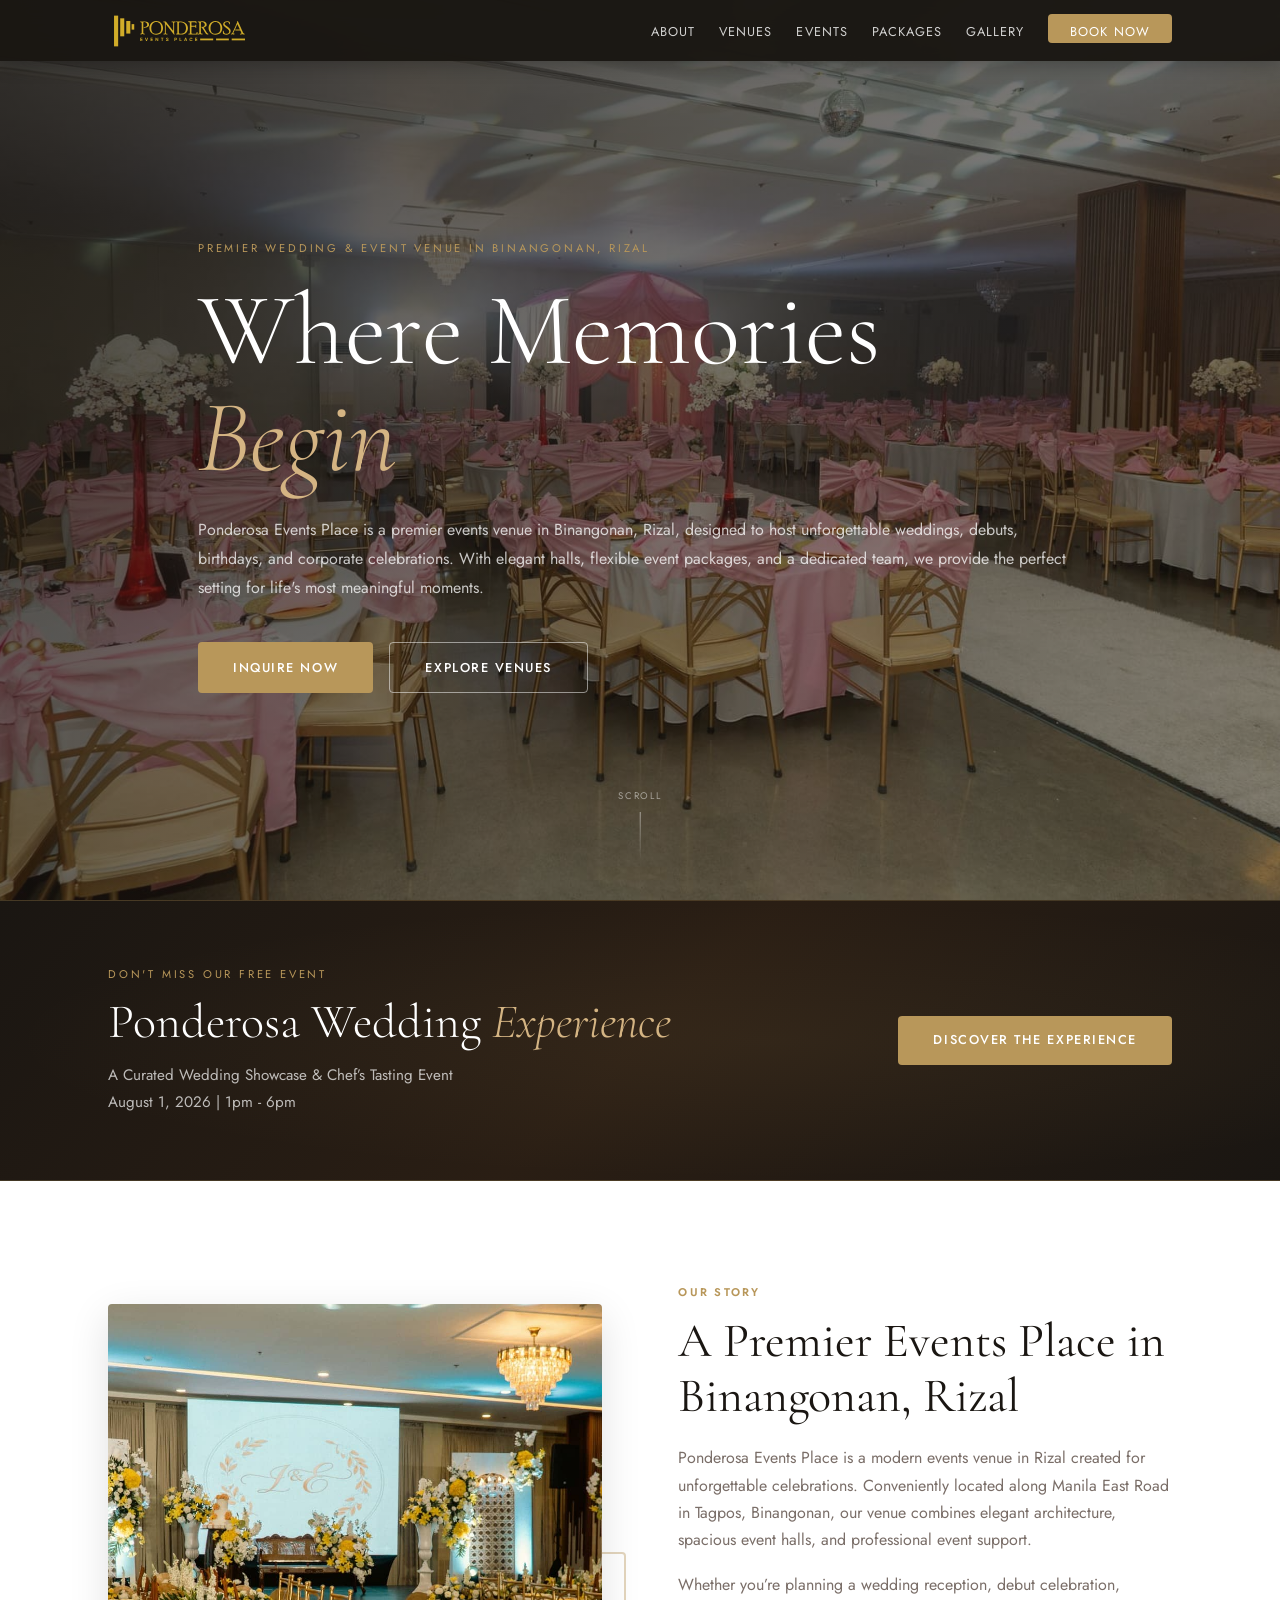
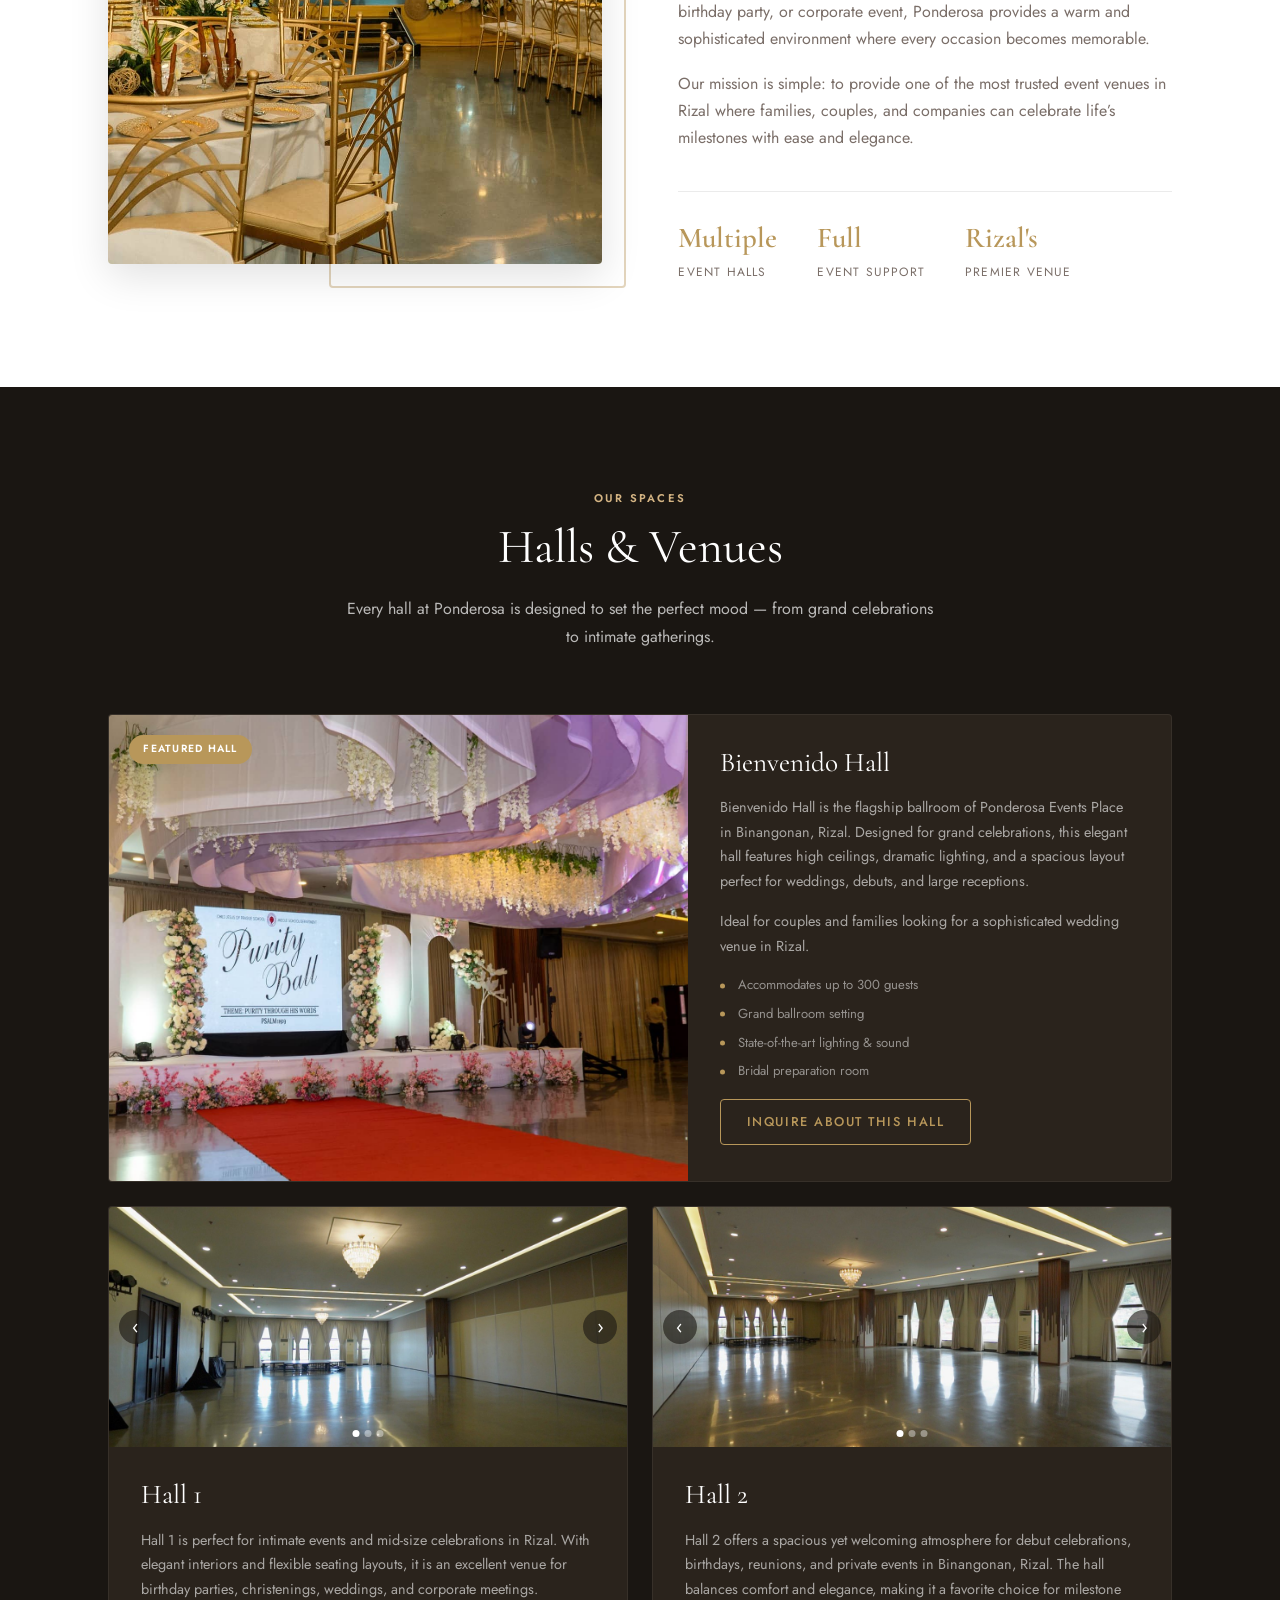
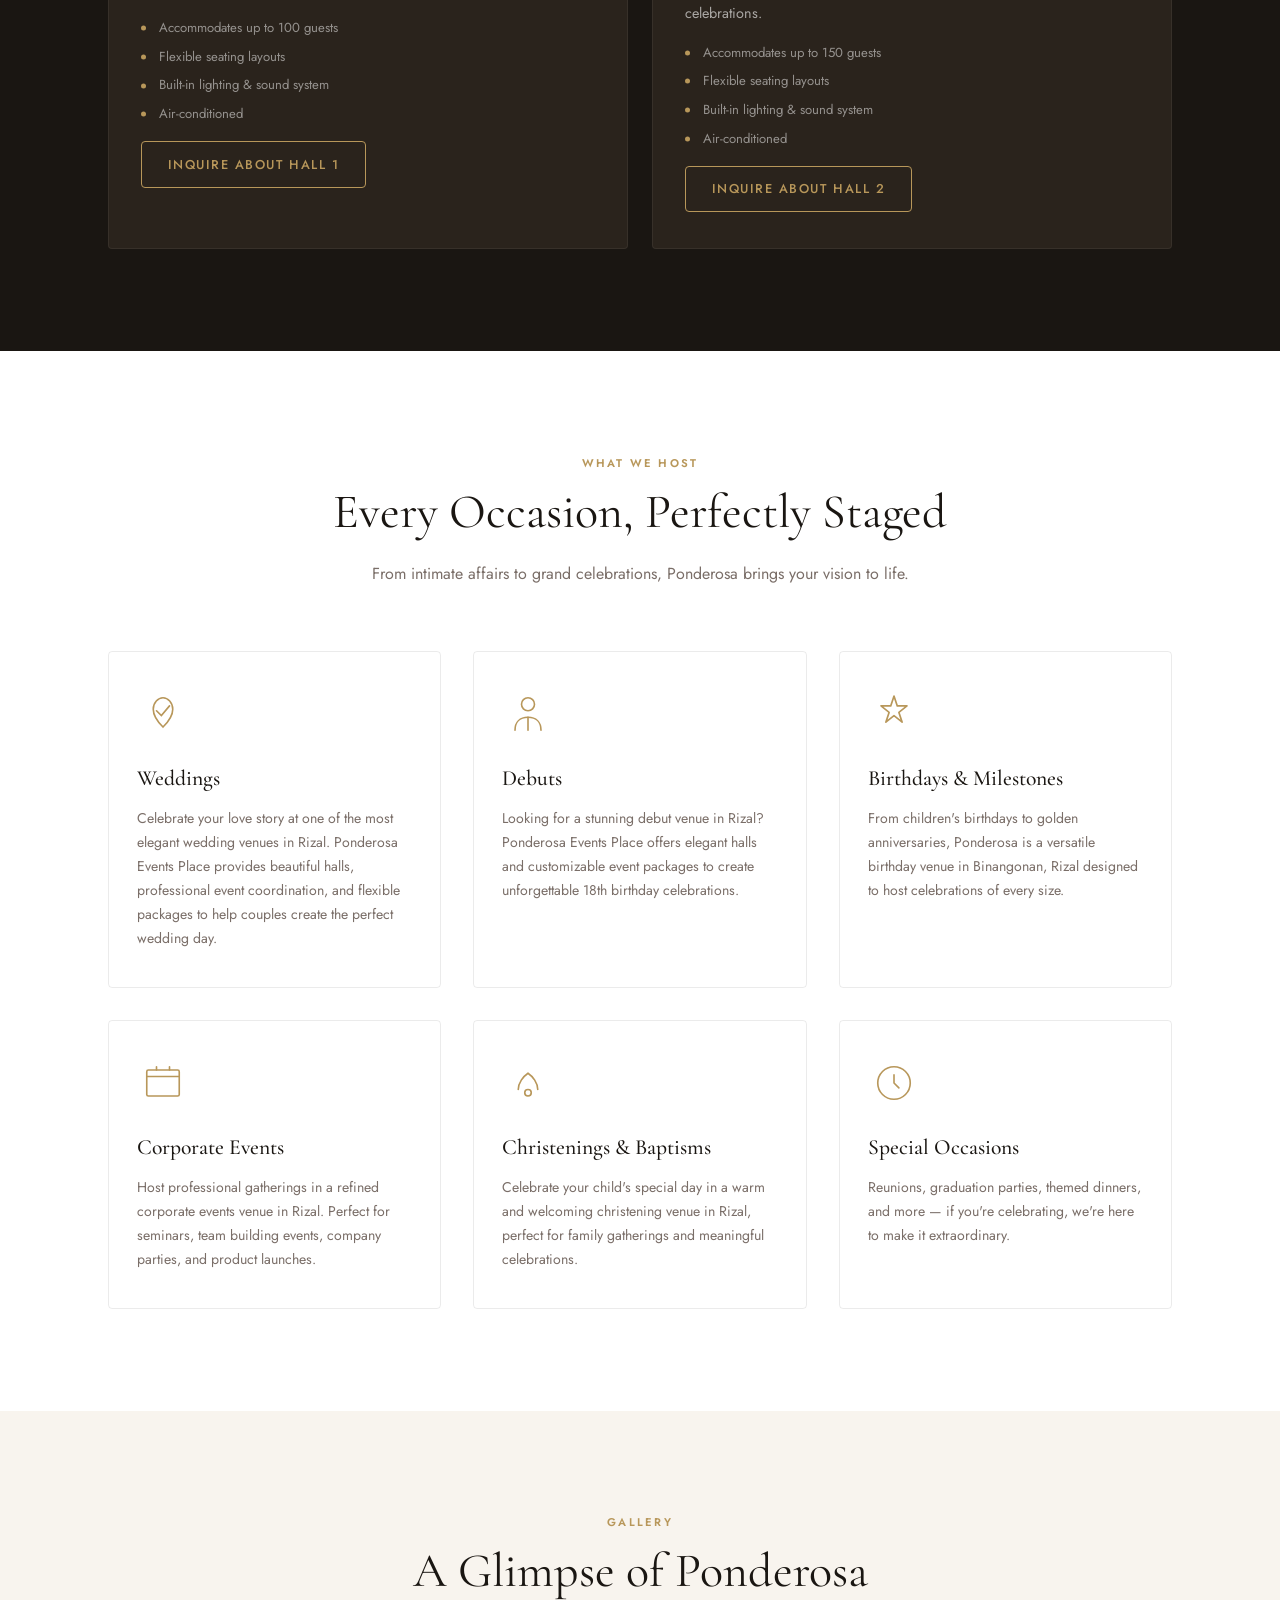
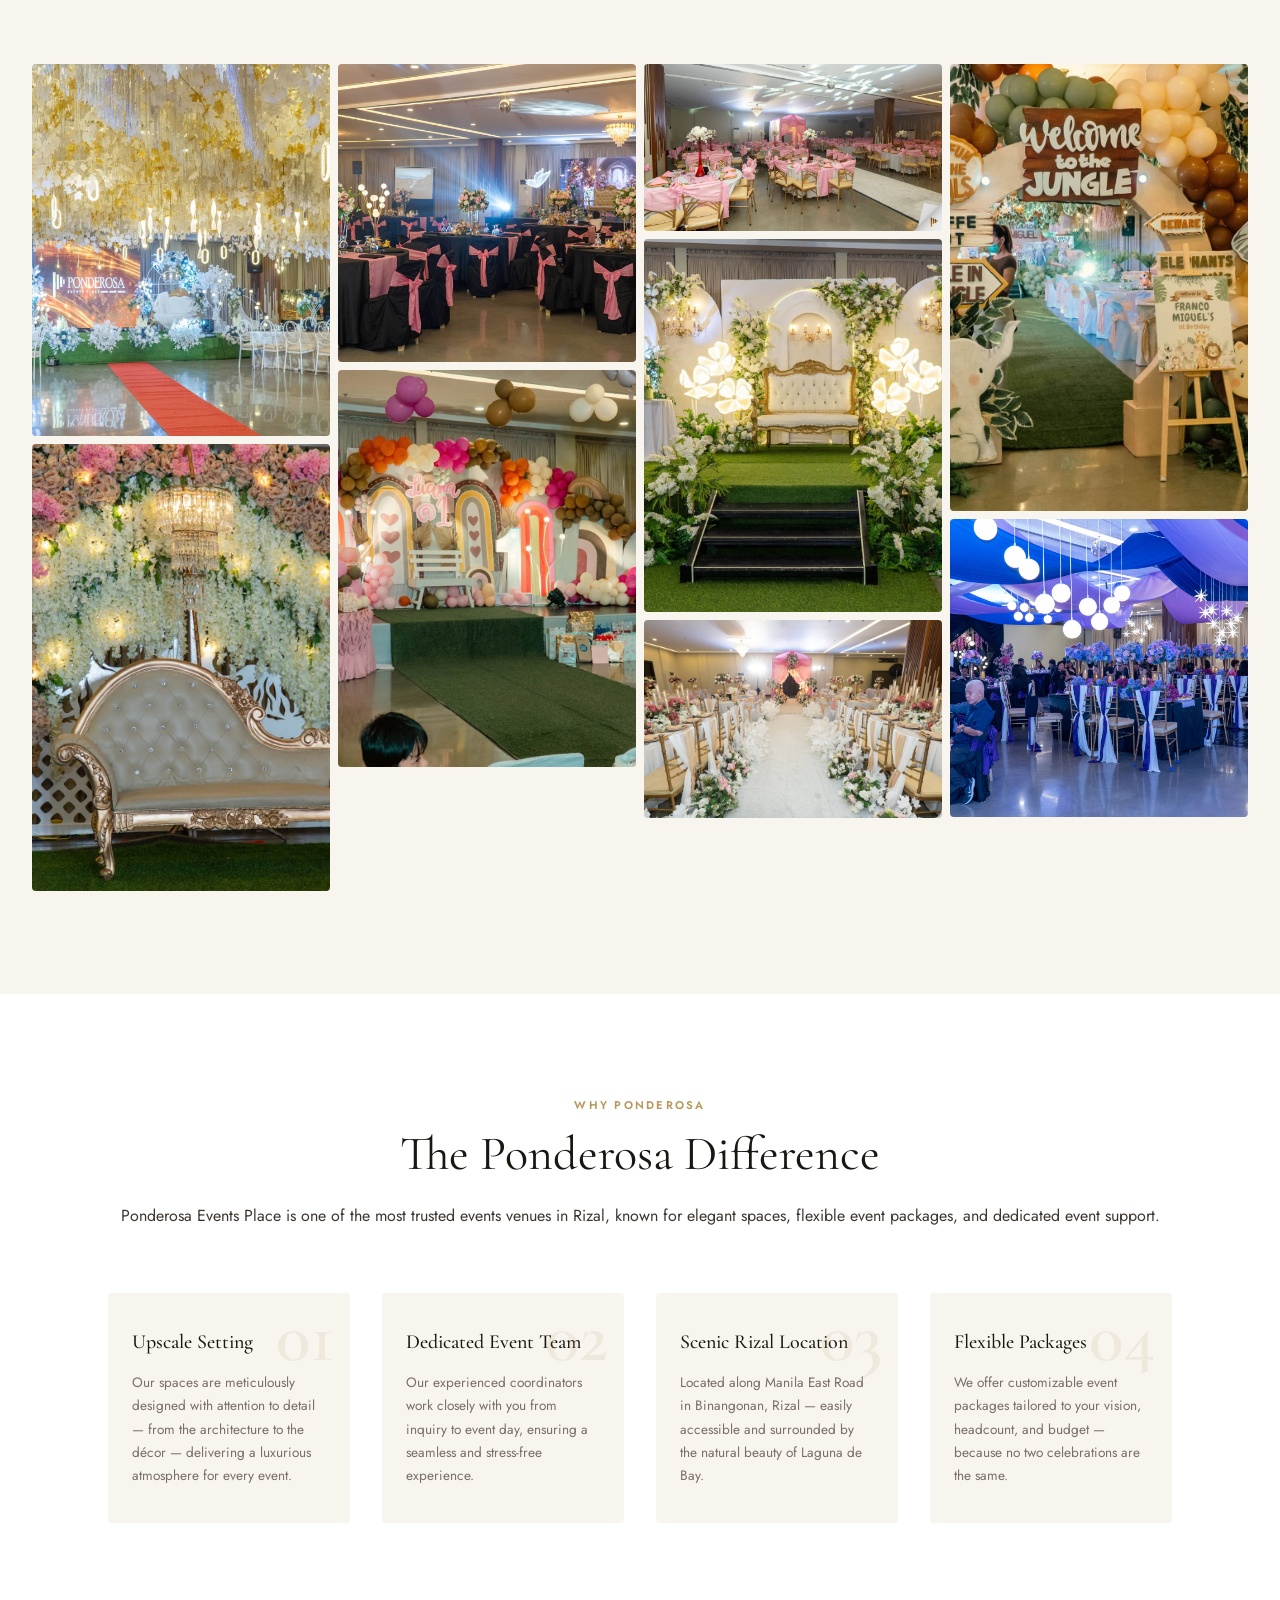
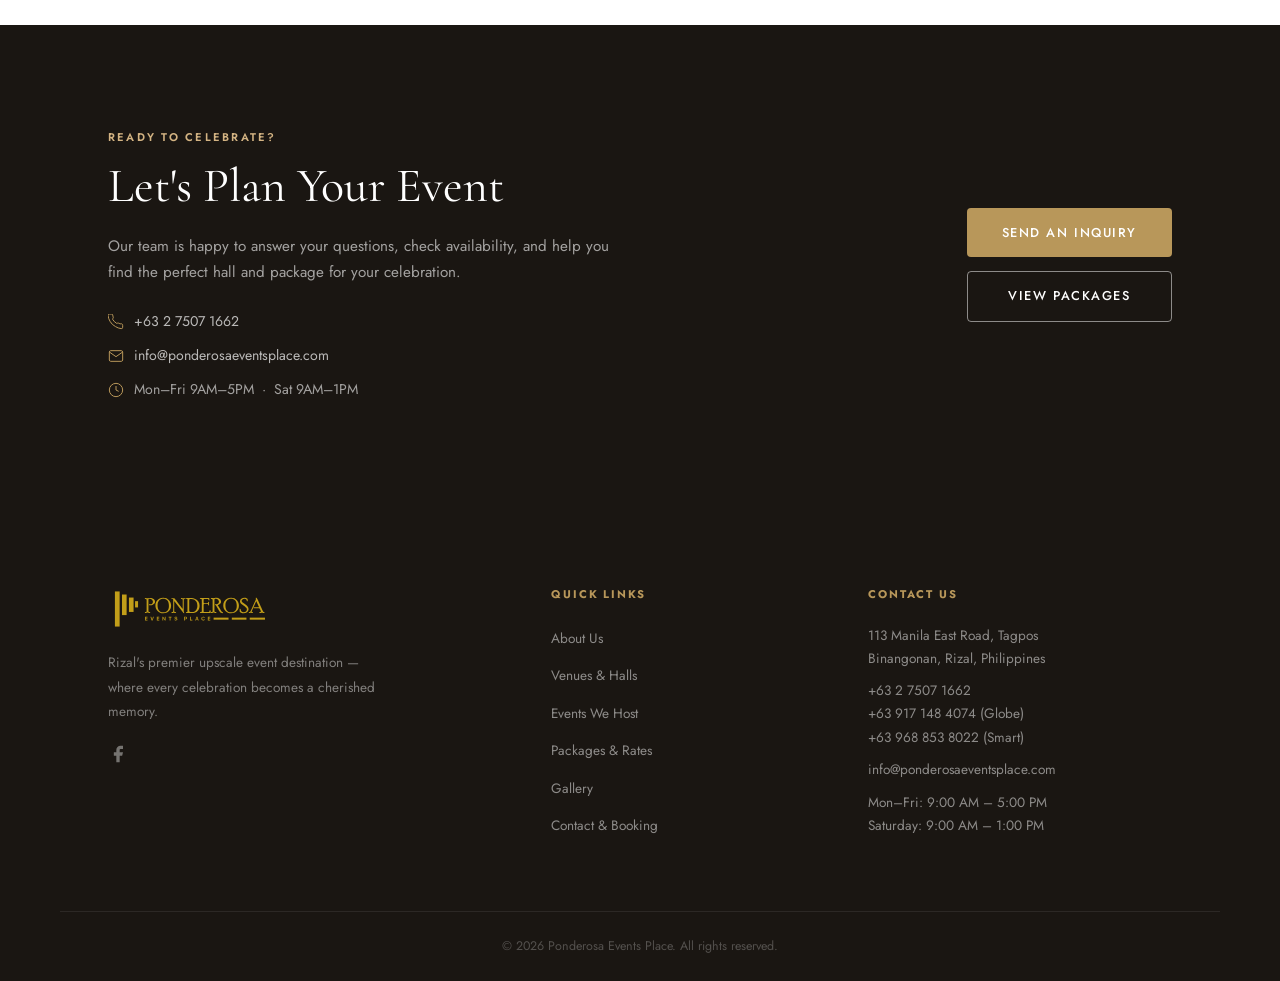
==== commit 2e1db7e0: "Update index.html" ====
--- a/index.html
+++ b/index.html
@@ -181,7 +181,7 @@
     <section class="wedding-promo">
         <div class="wedding-promo__inner container reveal">
             <div class="wedding-promo__text">
-                <span class="wedding-promo__label">DON't MISS OURFREE EVENT</span>
+                <span class="wedding-promo__label">DON't MISS OUR FREE EVENT</span>
                 <h2 class="wedding-promo__title">Ponderosa Wedding <em>Experience</em></h2>
                 <p class="wedding-promo__desc">A Curated Wedding Showcase & Chef’s Tasting Event</p>
                 <p class="wedding-promo__desc">August 1, 2026 | 1pm - 6pm </p> 
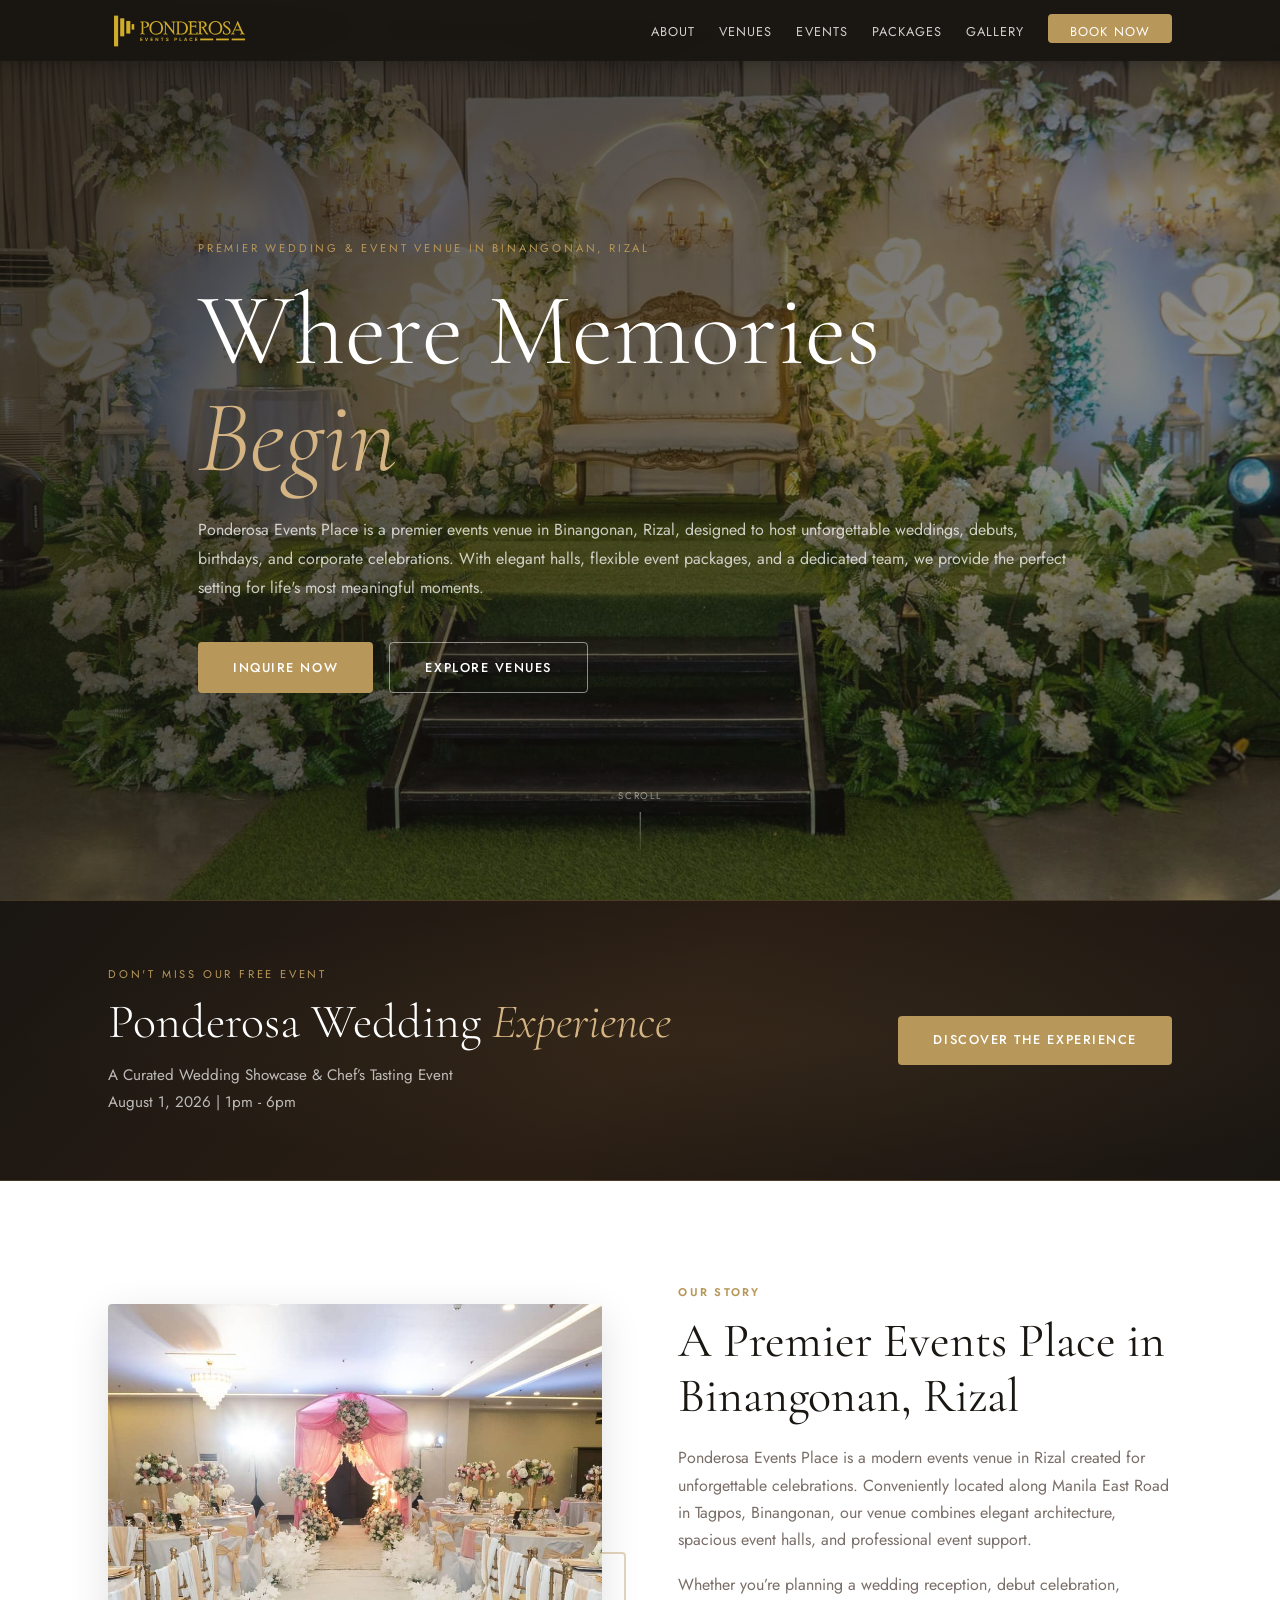
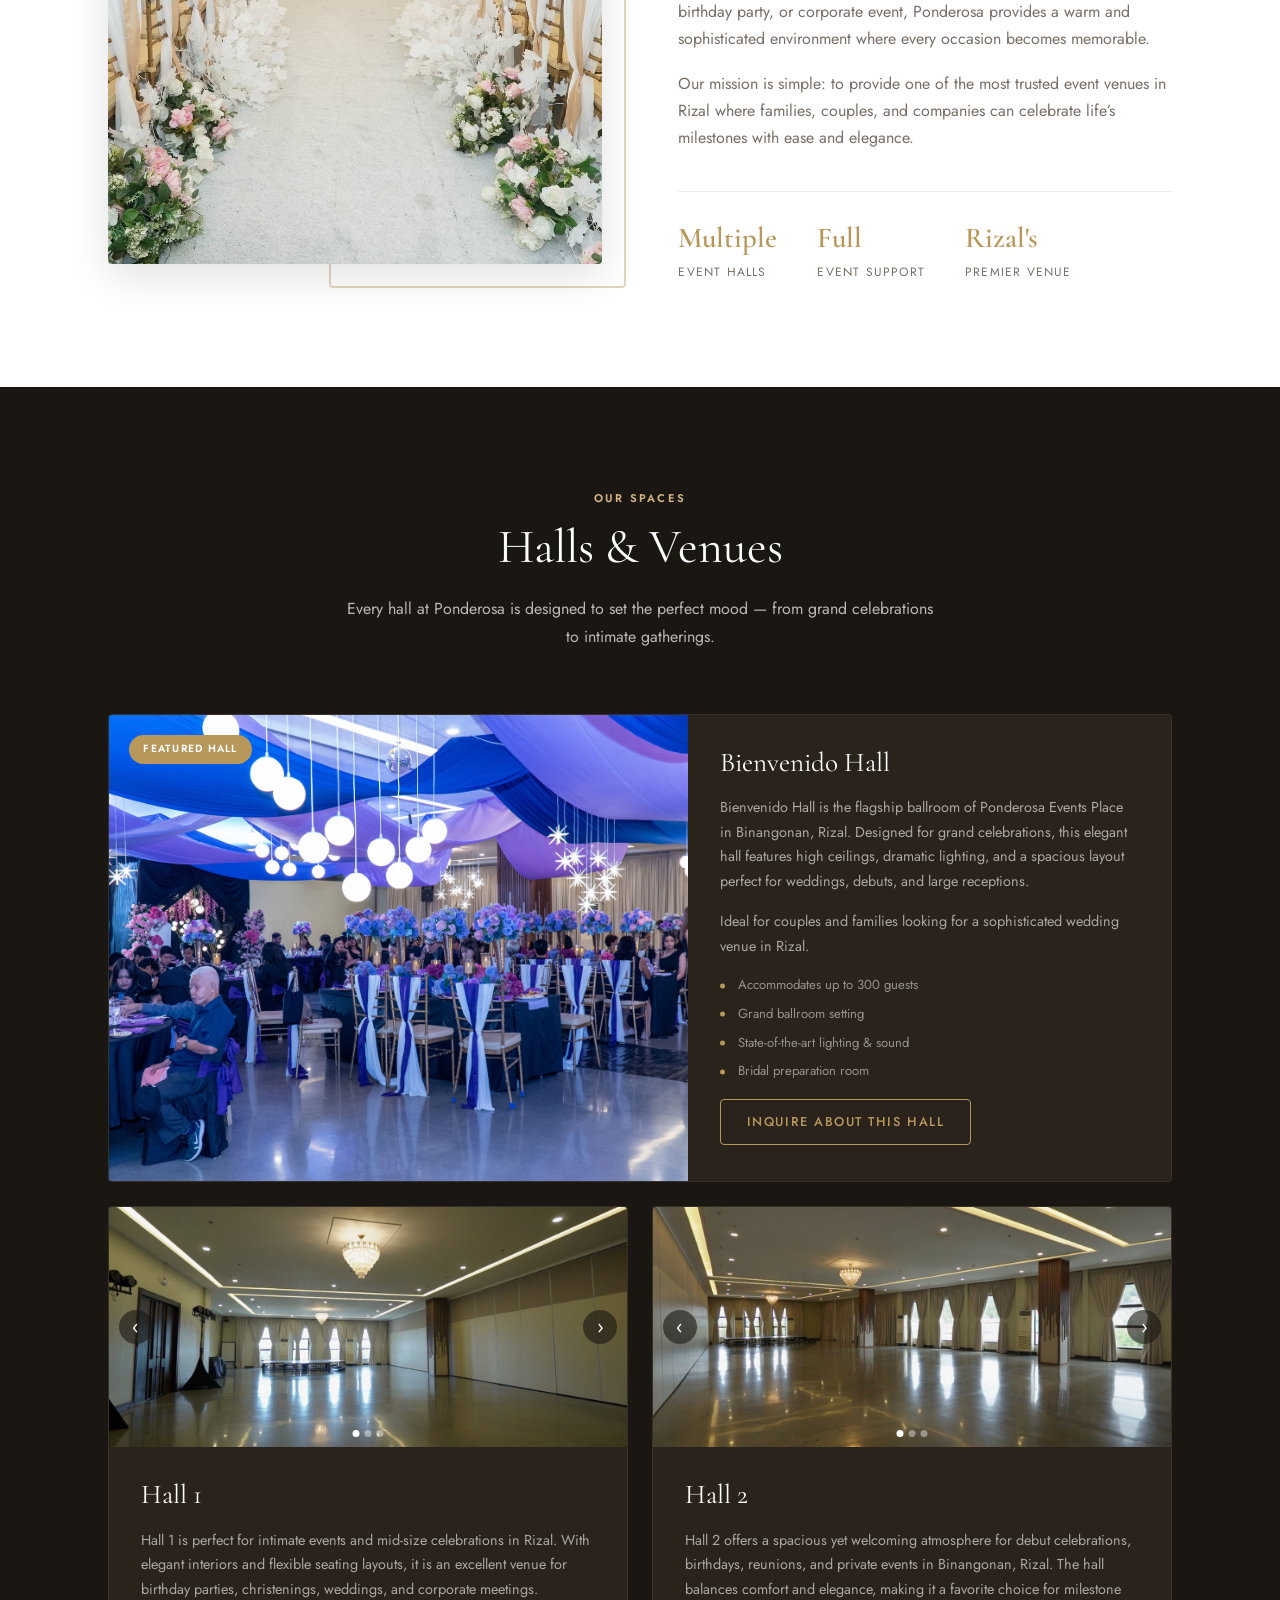
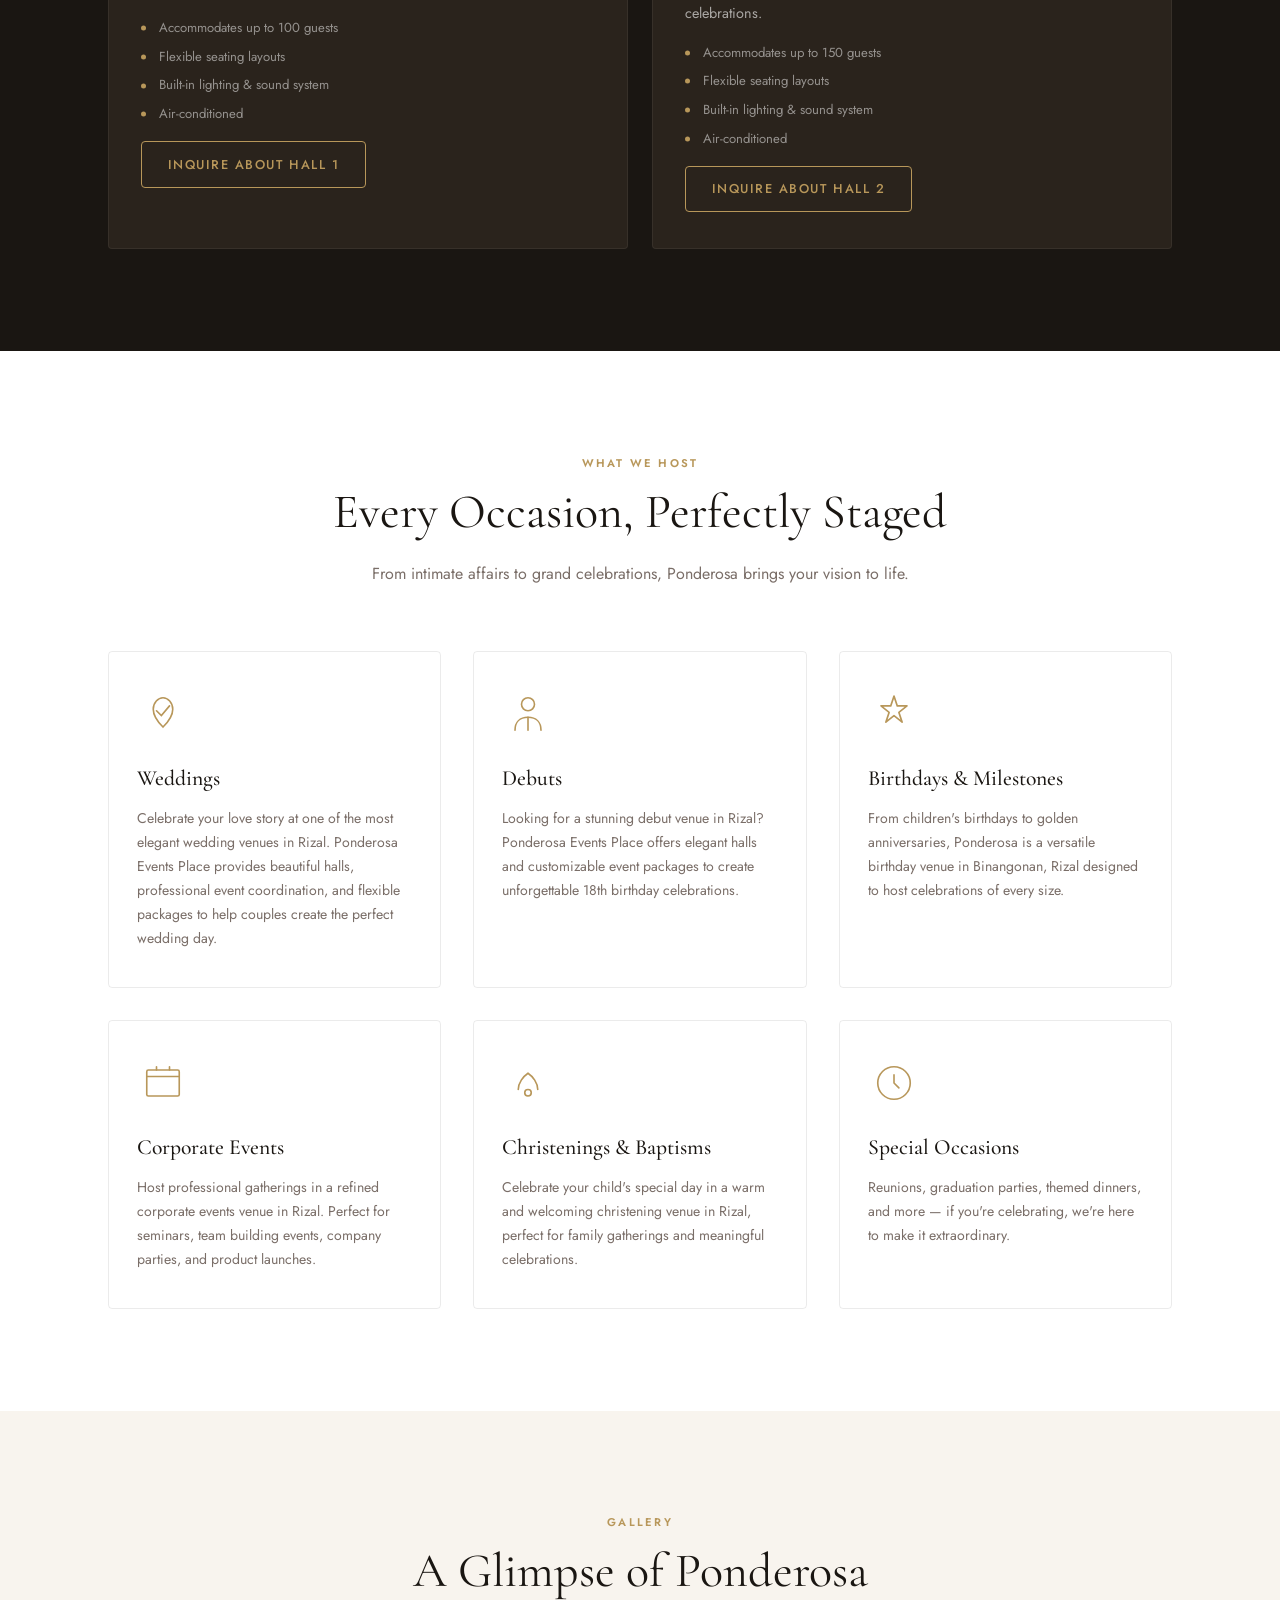
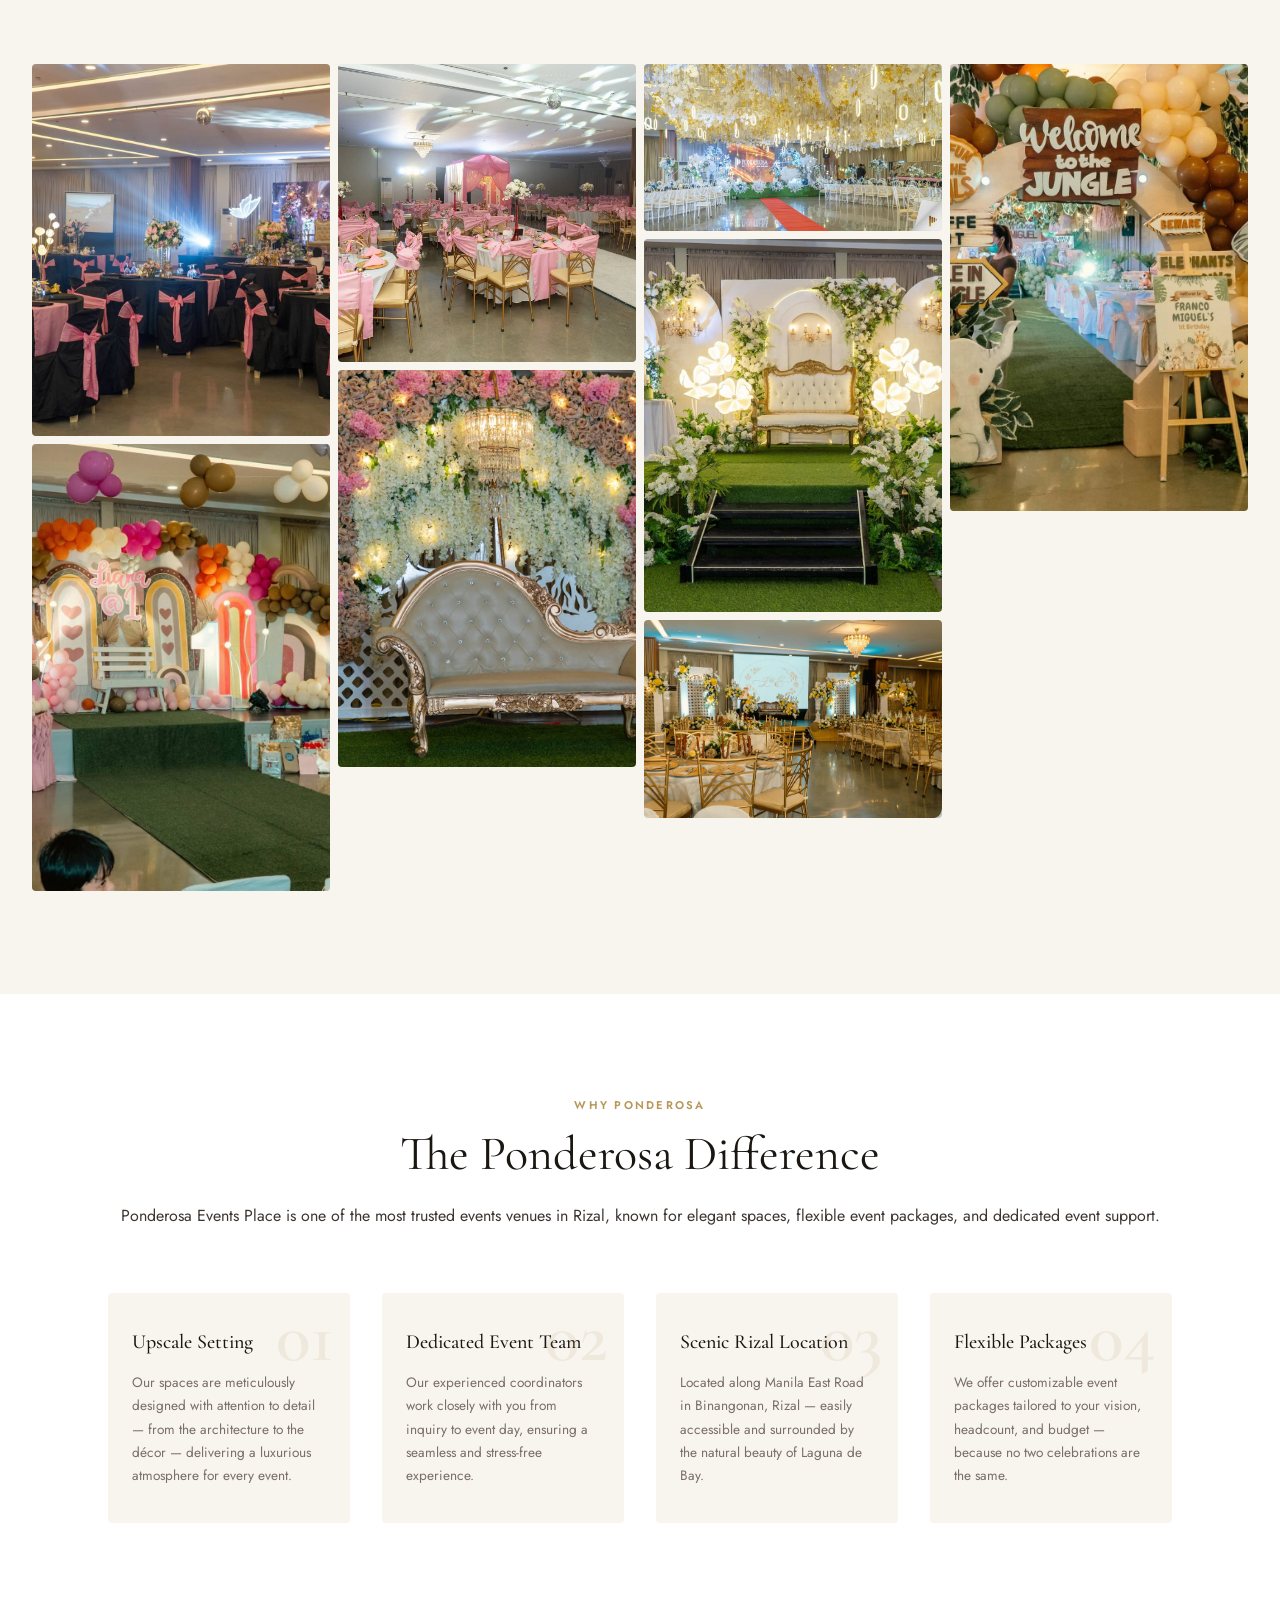
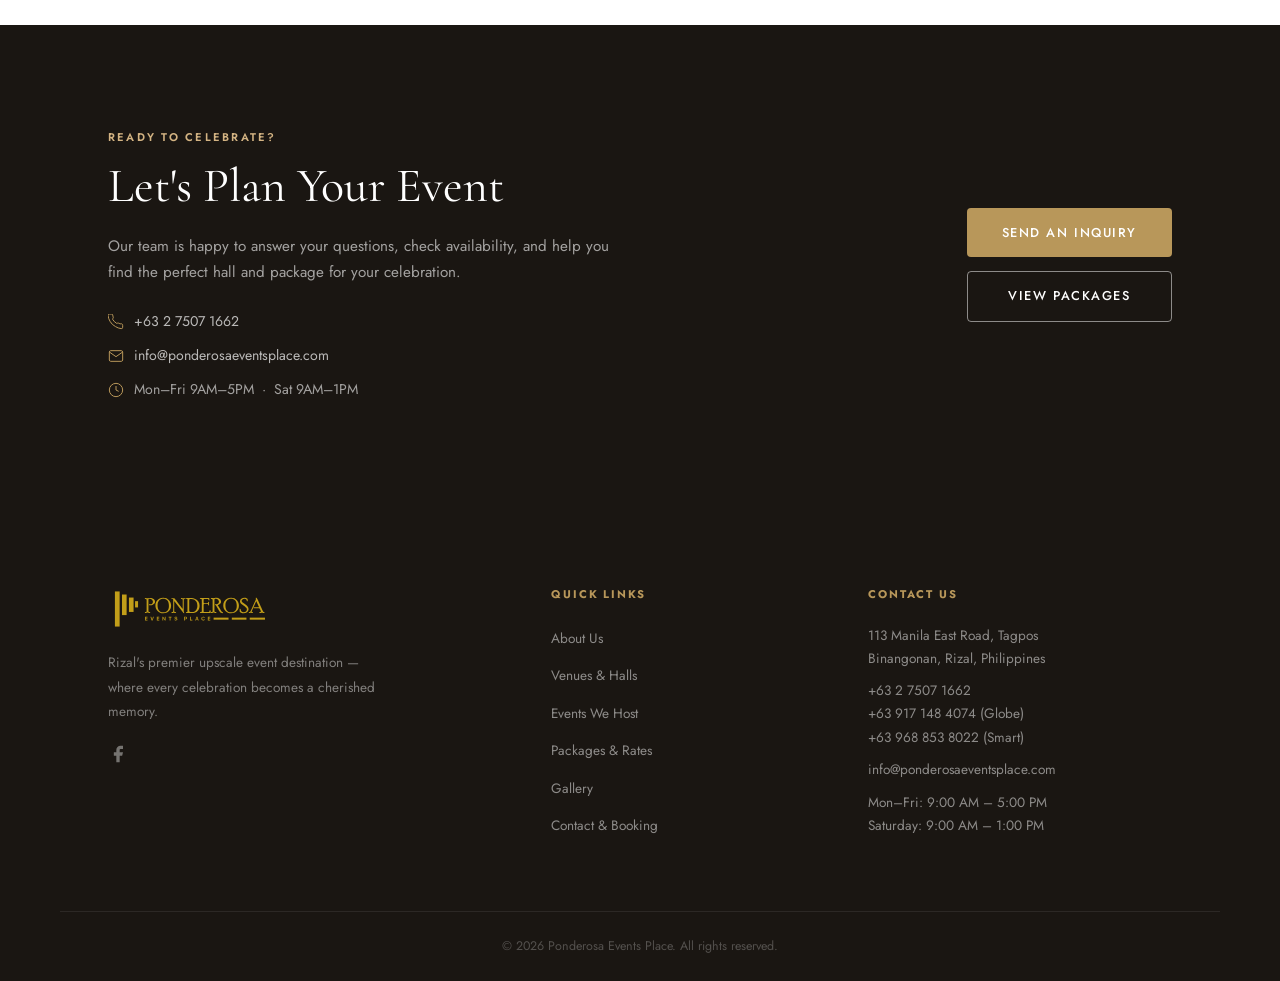
==== commit ccf8fa57: "Update index.html" ====
--- a/index.html
+++ b/index.html
@@ -187,7 +187,7 @@
                 <p class="wedding-promo__desc">August 1, 2026 | 1pm - 6pm </p> 
 
             </div>
-            <a href="wedding-expereince-2026/" class="btn btn--primary wedding-promo__cta">Discover the Experience</a>
+            <a href="wedding-experience-2026/" class="btn btn--primary wedding-promo__cta">Discover the Experience</a>
         </div>
     </section>
 
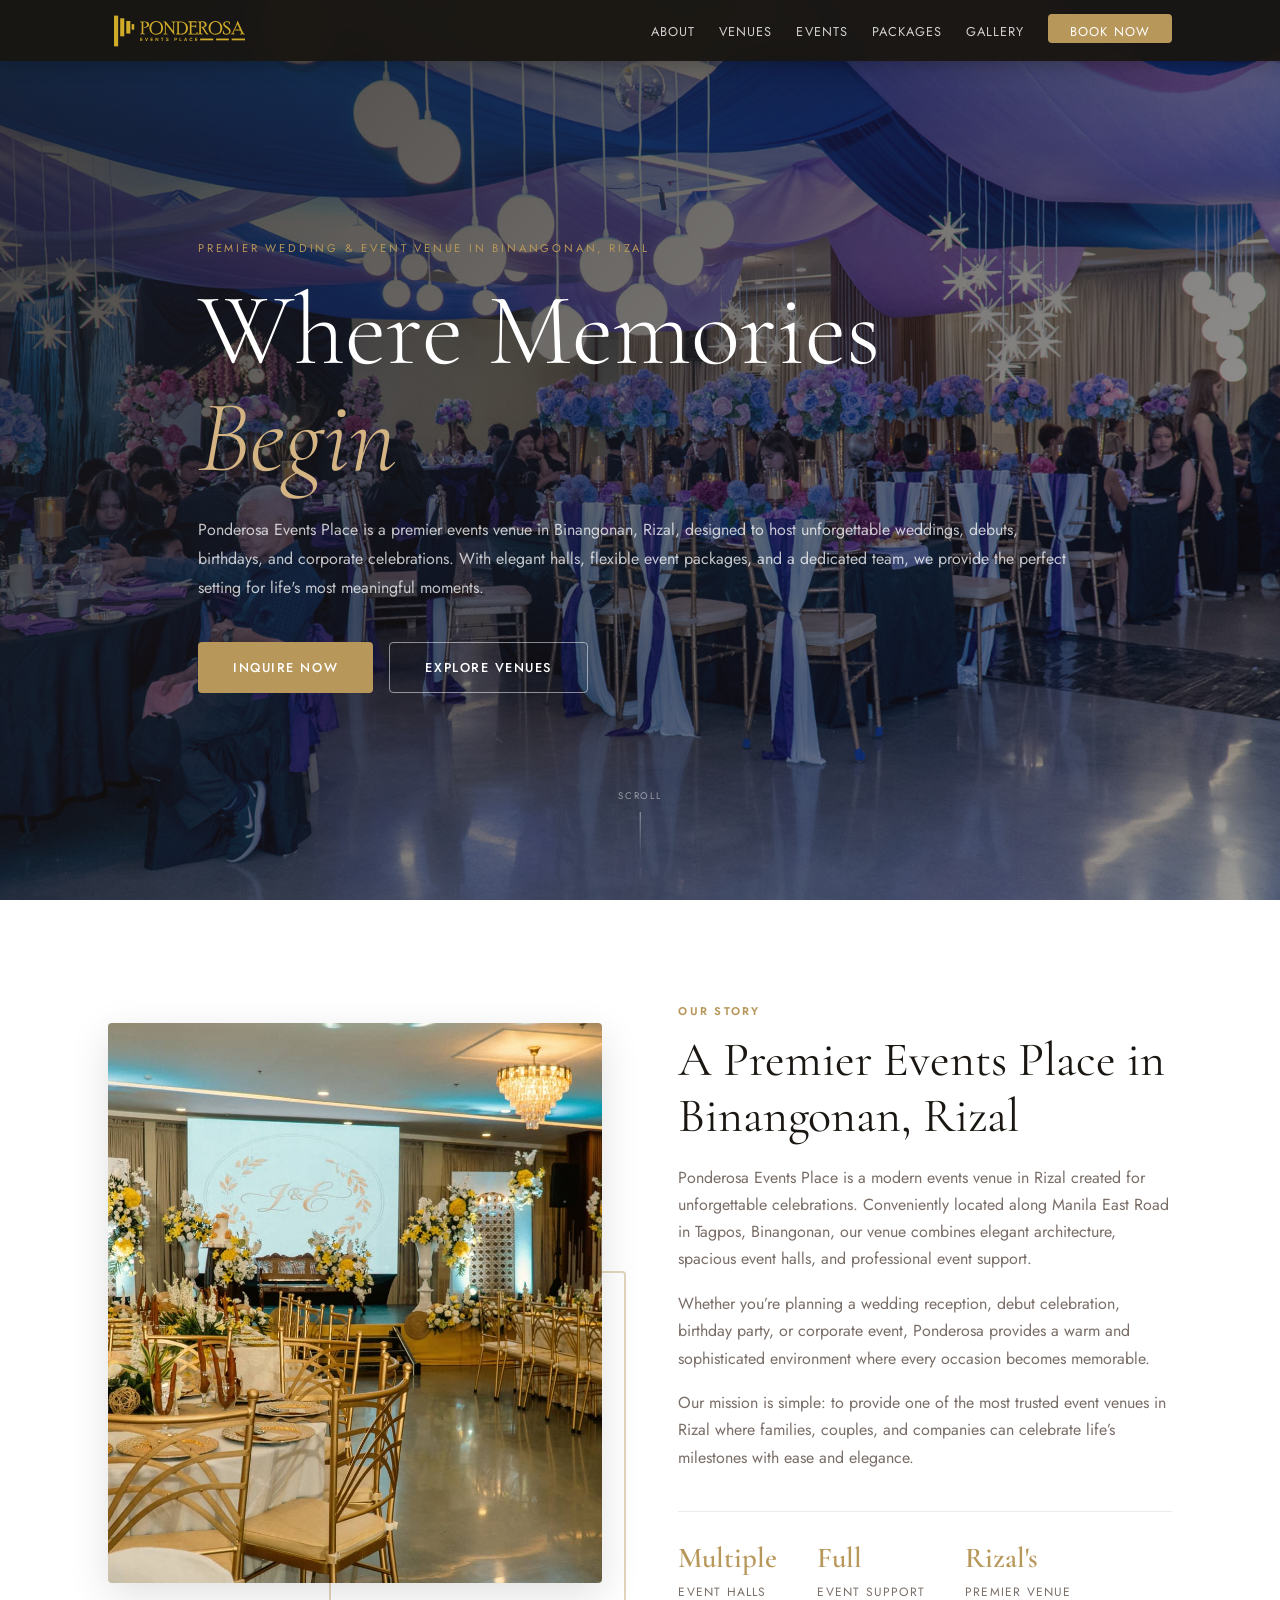
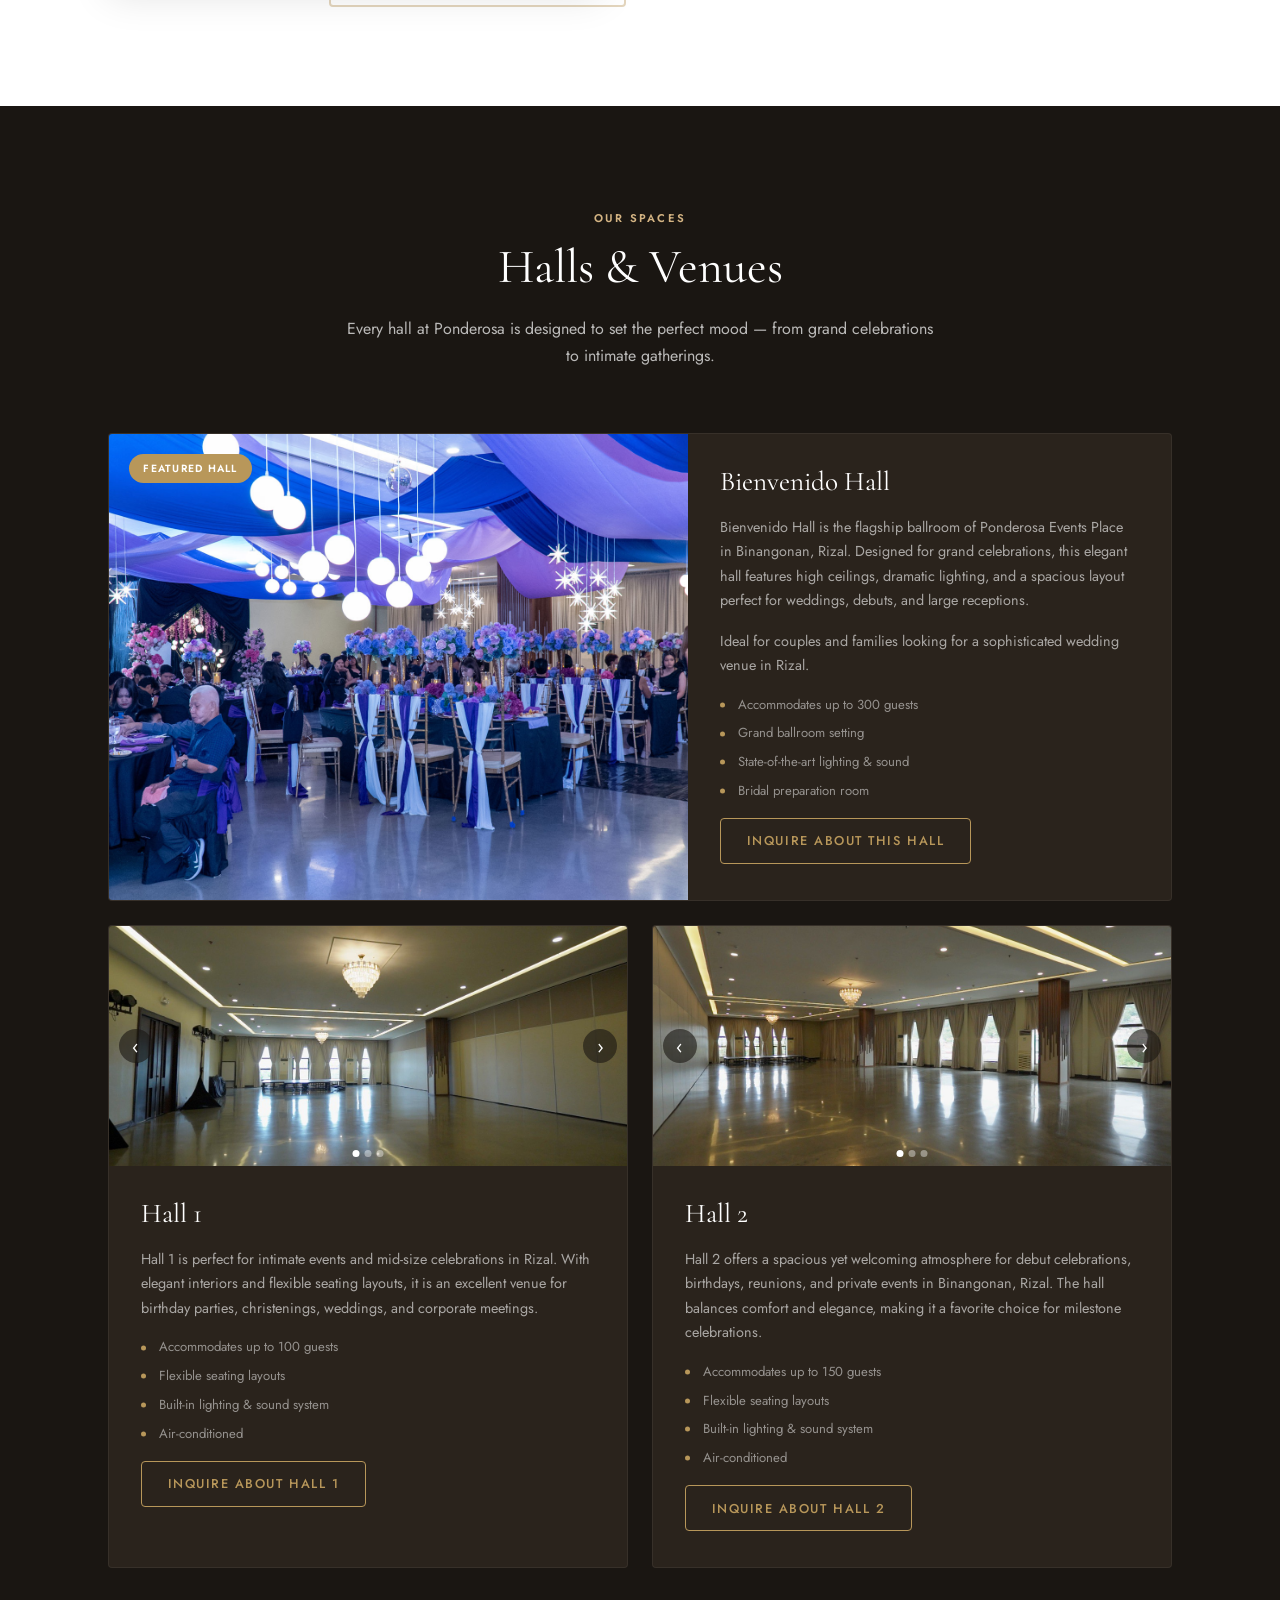
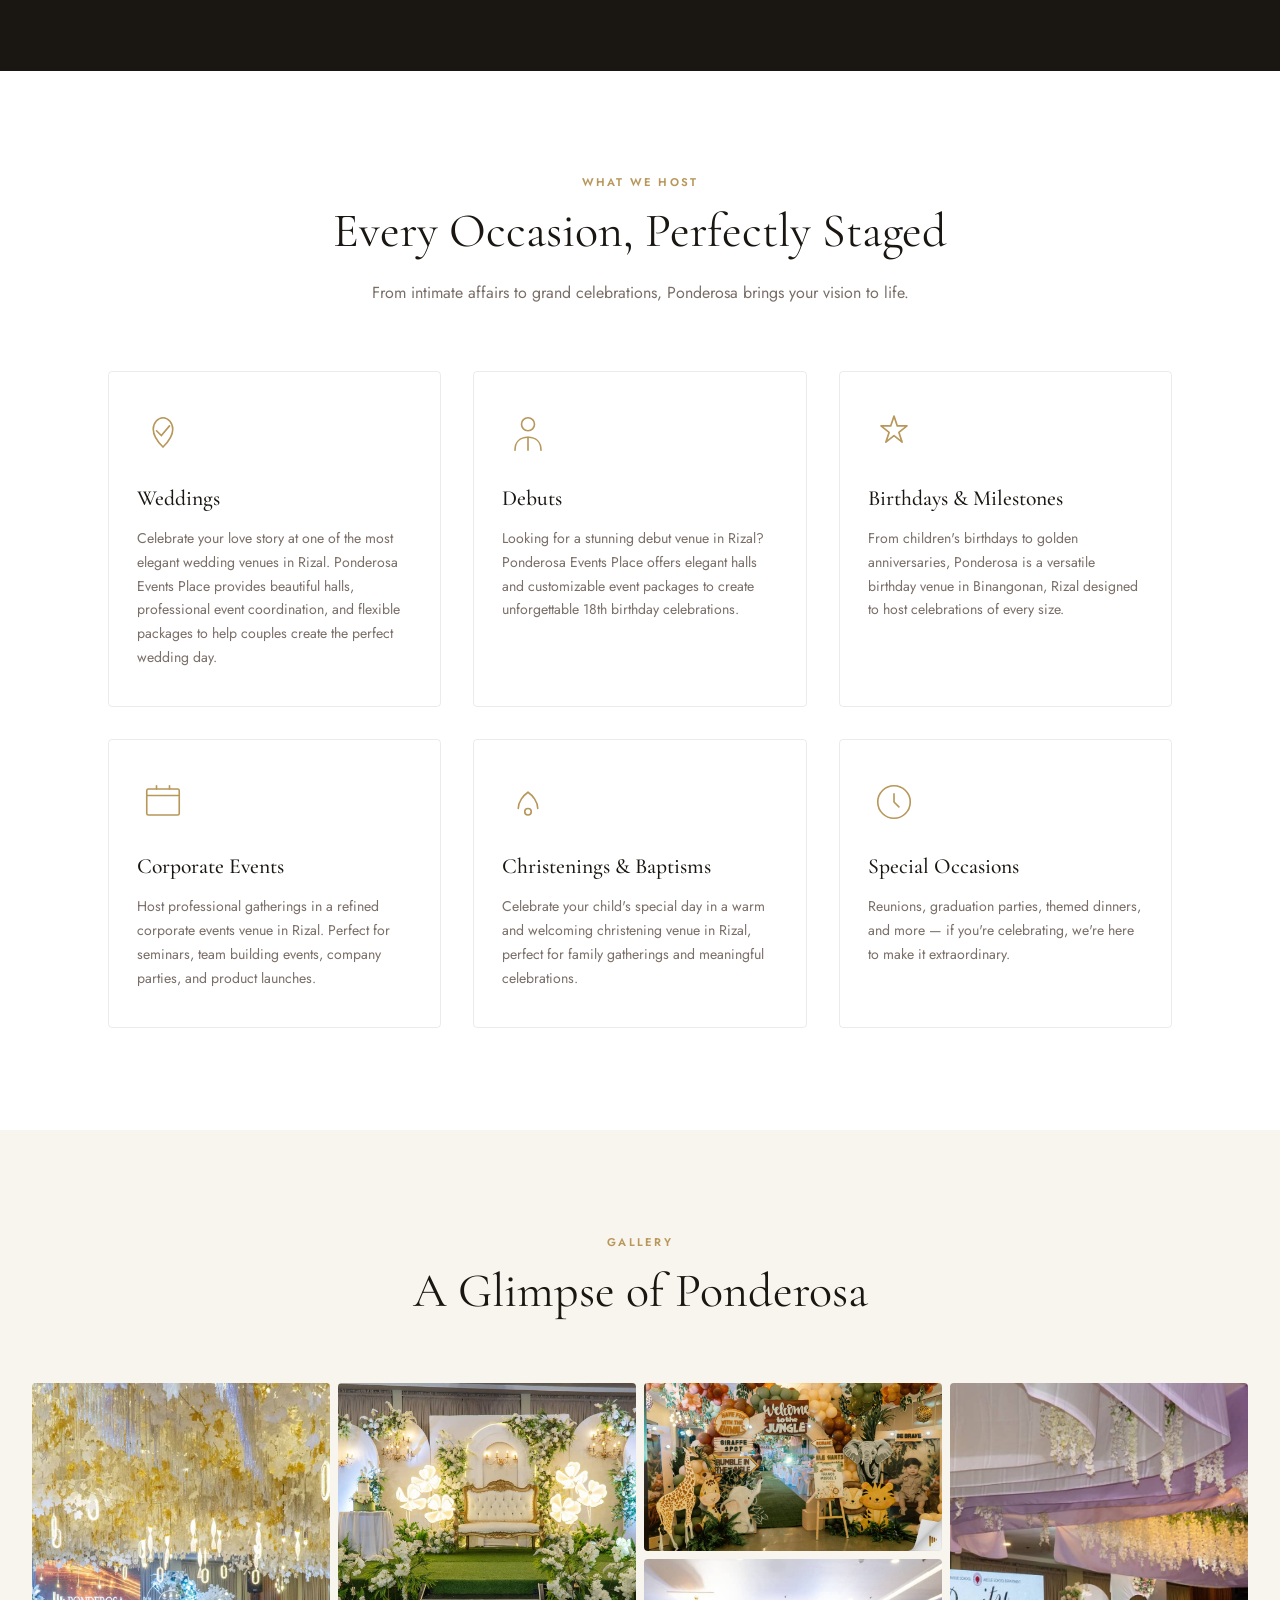
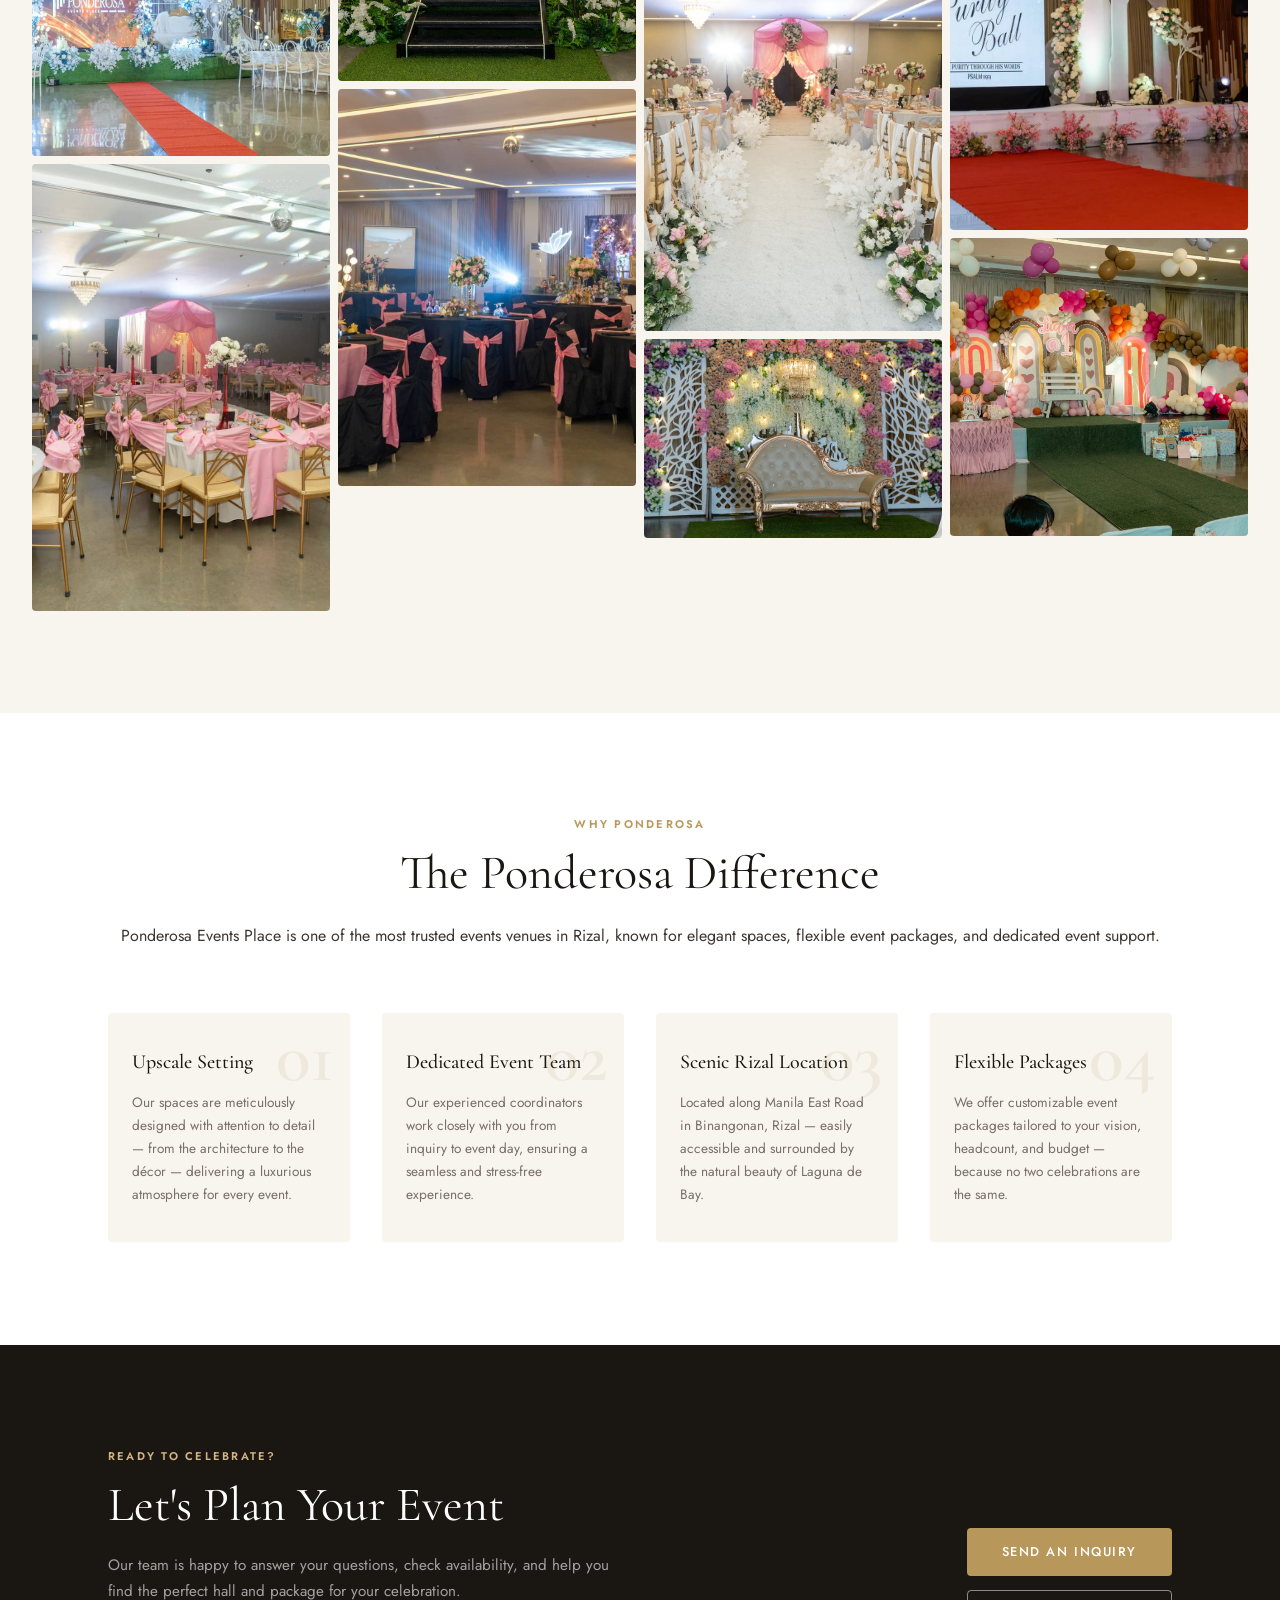
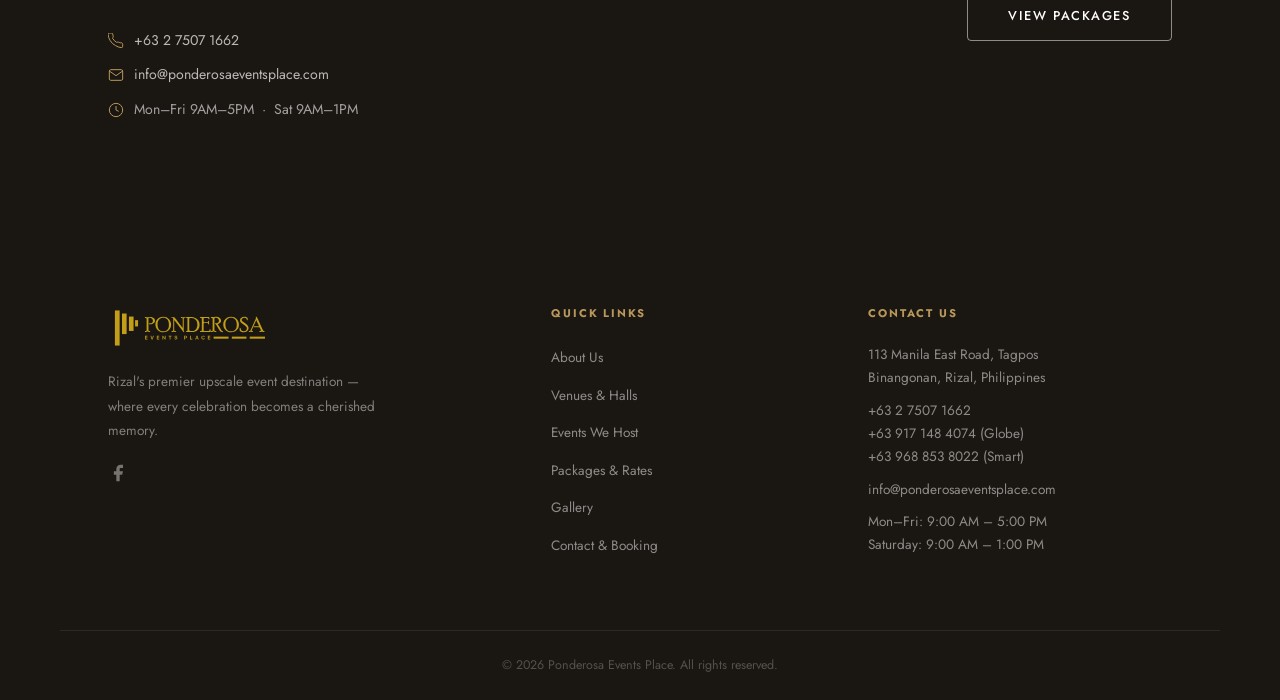
==== commit 62bf8274: "Removed the Wedding Fair Banner" ====
--- a/index.html
+++ b/index.html
@@ -178,7 +178,7 @@
     <!-- ============================================================
        WEDDING EXPERIENCE BANNER
   ============================================================ -->
-    <section class="wedding-promo">
+    <!-- <section class="wedding-promo">
         <div class="wedding-promo__inner container reveal">
             <div class="wedding-promo__text">
                 <span class="wedding-promo__label">DON't MISS OUR FREE EVENT</span>
@@ -189,7 +189,7 @@
             </div>
             <a href="wedding-experience-2026/" class="btn btn--primary wedding-promo__cta">Discover the Experience</a>
         </div>
-    </section>
+    </section> -->
 
     <!-- ============================================================
        ABOUT
